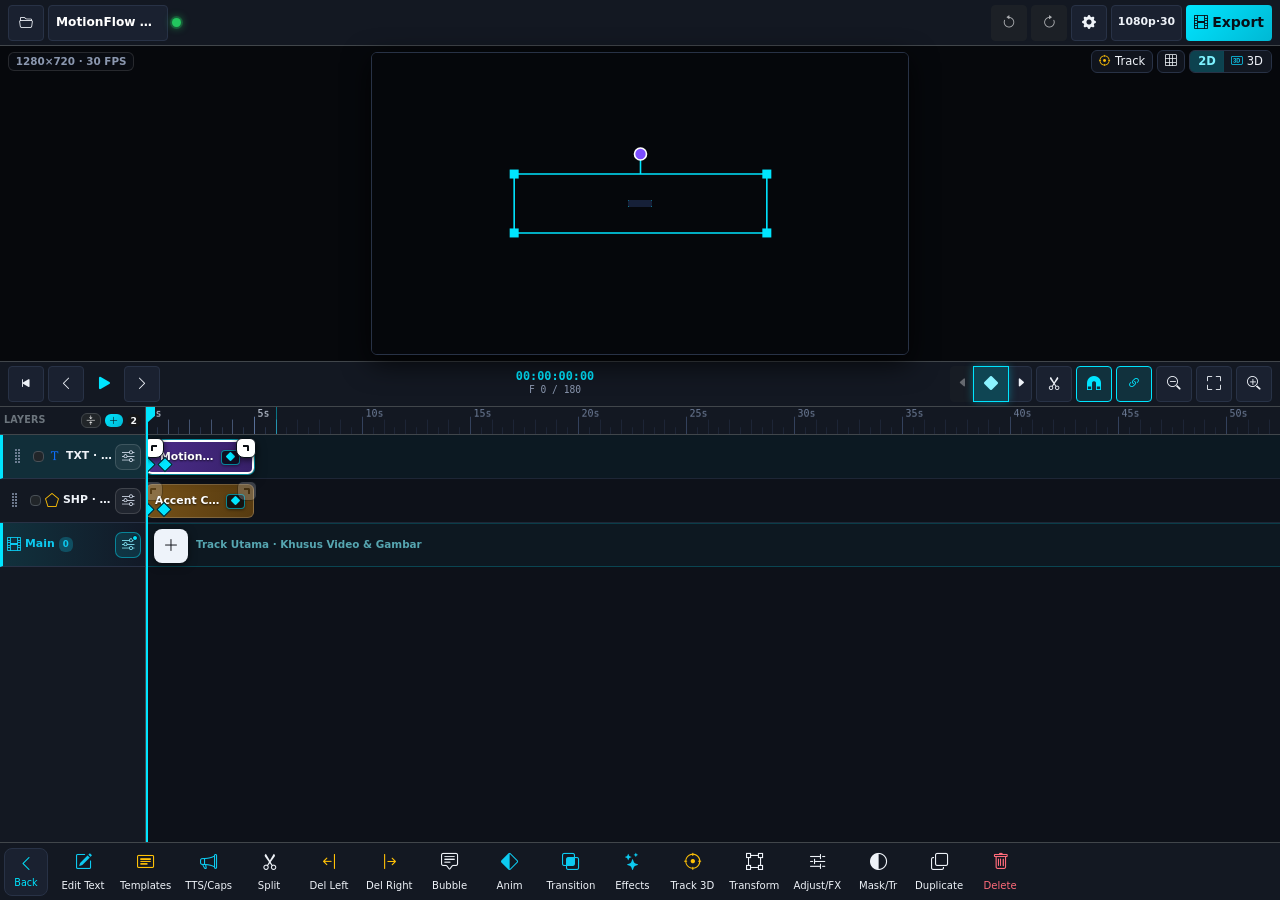
==== app/src/main/assets/www/index.html @ eadf47d0 "feat: implement theme toggling and motion blur support - Add light/dark theme persistence and UI syn" ====
<!DOCTYPE html>
<html lang="en" data-bs-theme="dark">
<head>
  <meta charset="UTF-8" />
  <meta name="viewport" content="width=device-width, initial-scale=1.0, maximum-scale=1.0, user-scalable=no, viewport-fit=cover" />
  <title>MotionFlow Studio</title>
  <link rel="stylesheet" href="./vendor/bootstrap.min.css" />
  <link rel="stylesheet" href="./vendor/bootstrap-icons.min.css" />
  <link rel="stylesheet" href="./css/studio.css" />
</head>
<body class="mf-body d-flex flex-column overflow-hidden">

  <!-- TOP TOOLBAR -->
  <header class="mf-toolbar d-flex align-items-center justify-content-between gap-1 px-2 py-1 border-bottom border-secondary-subtle">
    <div class="d-flex align-items-center gap-1 flex-grow-1 min-w-0 overflow-hidden">
      <button id="btnProjects" class="btn btn-sm btn-dark mf-icon-btn flex-shrink-0" title="Projects" aria-label="Projects">
        <i class="bi bi-folder2-open"></i>
      </button>
      <button id="btnRenameQuick" class="btn btn-sm btn-dark text-truncate mf-project-pill min-w-0" title="Project Name">
        <span id="lblProjectName">Untitled Project</span>
      </button>
      <span id="badgeSaveState" class="mf-save-dot is-saved flex-shrink-0" role="status" title="Saved" aria-label="Saved"></span>
    </div>

    <div class="d-flex align-items-center gap-1 flex-shrink-0">
      <button id="btnUndo" class="btn btn-sm btn-dark mf-icon-btn" title="Undo" aria-label="Undo" disabled>
        <i class="bi bi-arrow-counterclockwise"></i>
      </button>
      <button id="btnRedo" class="btn btn-sm btn-dark mf-icon-btn" title="Redo" aria-label="Redo" disabled>
        <i class="bi bi-arrow-clockwise"></i>
      </button>
      <button id="btnProjectSettings" class="btn btn-sm btn-dark mf-icon-btn" title="Project Settings" aria-label="Project Settings">
        <i class="bi bi-gear-fill"></i>
      </button>
      <button id="btnQuickExportSpec" class="btn btn-sm btn-dark mf-res-pill" title="Export Resolution &amp; FPS">1080p·30</button>
      <button id="btnOpenExport" class="btn btn-sm mf-btn-accent fw-semibold px-2 mf-export-btn">
        <i class="bi bi-film me-1"></i>Export
      </button>
    </div>
  </header>

  <!-- PREVIEW VIEWPORT -->
  <section class="mf-preview-section position-relative d-flex align-items-center justify-content-center flex-shrink-0">
    <div id="previewStage" class="mf-preview-stage position-relative d-flex align-items-center justify-content-center">
      <canvas id="previewCanvas" class="mf-preview-canvas"></canvas>
      <canvas id="overlayCanvas" class="mf-overlay-canvas"></canvas>
    </div>

    <!-- Floating Preview HUD -->
    <div class="mf-preview-hud-top position-absolute top-0 start-0 end-0 d-flex align-items-center justify-content-between gap-1 px-2 pt-1 pointer-none">
      <span id="hudResFps" class="badge mf-hud-pill min-w-0 text-truncate">1280×720 · 30 FPS</span>
      <div class="d-flex gap-1 flex-shrink-0 pointer-auto">
        <button id="btnOpenTrackerQuick" class="btn btn-xs mf-hud-btn" title="Motion &amp; Camera Track" aria-label="Motion Tracker">
          <i class="bi bi-crosshair me-1 text-warning"></i>Track
        </button>
        <button id="btnToggleGrid" class="btn btn-xs mf-hud-btn" title="Toggle Safe Grid" aria-label="Toggle Safe Grid">
          <i class="bi bi-grid-3x3"></i>
        </button>
        <div class="btn-group btn-group-xs mf-mode-switch" role="group" aria-label="Preview Mode 2D / 3D">
          <button id="btnPreviewMode2D" type="button" class="btn btn-xs mf-hud-btn active" title="Mode Preview Canvas 2D Biasa" aria-label="2D Canvas Mode">2D</button>
          <button id="btnResetCameraQuick" type="button" class="btn btn-xs mf-hud-btn" title="Mode Preview 3D Viewport" aria-label="3D Viewport Mode">
            <i class="bi bi-badge-3d me-1 text-info"></i>3D
          </button>
        </div>
      </div>
    </div>

    <!-- Blender-Style 3D Viewport Mini-HUD -->
    <div id="hud3DViewport" class="mf-3d-hud position-absolute bottom-0 start-0 end-0 d-none justify-content-between align-items-center gap-1 px-2 pb-1 pointer-none">
      <div class="mf-3d-pill-bar d-flex align-items-center gap-1 flex-shrink-0 pointer-auto">
        <button id="btn3DToolMove" class="btn btn-xs mf-hud-btn active" title="Move Gizmo (X/Y/Z)" aria-label="3D Move Tool">
          <i class="bi bi-arrows-move"></i>
        </button>
        <button id="btn3DToolRotate" class="btn btn-xs mf-hud-btn" title="3D Rotate Gimbal" aria-label="3D Rotate Tool">
          <i class="bi bi-arrow-repeat"></i>
        </button>
        <button id="btn3DToolScale" class="btn btn-xs mf-hud-btn" title="Scale Corners" aria-label="3D Scale Tool">
          <i class="bi bi-bounding-box-circles"></i>
        </button>
        <button id="btn3DToolCam" class="btn btn-xs mf-hud-btn" title="Orbit Camera Only" aria-label="3D Camera Orbit">
          <i class="bi bi-camera-video"></i>
        </button>
      </div>
      <span id="lbl3DHudReadout" class="badge mf-hud-pill text-info text-truncate min-w-0 mx-1">3D · 1F Orbit · 2F Zoom/Pan</span>
      <div class="mf-3d-pill-bar d-flex align-items-center gap-1 flex-shrink-0 pointer-auto">
        <button id="btn3DCamAutoRec" class="btn btn-xs mf-hud-btn text-danger" title="Auto-Record 3D Keyframes (OFF = wajib klik ◆ Keyframe setelah pindah 3D)" aria-label="Auto-Record 3D Camera">
          <i class="bi bi-record-circle-fill"></i>
        </button>
        <button id="btn3DCamKf" class="btn btn-xs mf-hud-btn text-warning" title="Tambah / Hapus Keyframe Kamera 3D" aria-label="Keyframe 3D Camera">
          <i class="bi bi-diamond-fill"></i>
        </button>
        <button id="btn3DCamSmoothPath" class="btn btn-xs mf-hud-btn text-info" title="Smooth Recorded 3D Camera Path" aria-label="Smooth 3D Camera Path">
          <i class="bi bi-bezier2"></i>
        </button>
        <button id="btn3DCamReset" class="btn btn-xs mf-hud-btn" title="Reset 3D Camera" aria-label="Reset 3D Camera">
          <i class="bi bi-arrow-counterclockwise"></i>
        </button>
        <button id="btn3DOpenSheet" class="btn btn-xs mf-hud-btn" title="Camera 3D Inspector" aria-label="Open Camera 3D Sheet">
          <i class="bi bi-sliders2"></i>
        </button>
      </div>
    </div>

    <!-- Fullview 1-Screen Floating Controls -->
    <div id="fullviewOverlayBar" class="mf-fullview-bar d-none align-items-center gap-2 pointer-auto">
      <button id="btnFullviewPlayPause" type="button" class="btn btn-xs mf-hud-btn" title="Play / Pause" aria-label="Play or Pause Fullview">
        <i id="iconFullviewPlayPause" class="bi bi-play-fill"></i>
      </button>
      <span id="lblFullviewTime" class="mf-fullview-time">00:00</span>
      <span id="lblFullviewModeTag" class="badge bg-info bg-opacity-25 text-info" style="font-size:0.62rem;">Portrait</span>
      <button id="btnExitFullview" type="button" class="btn btn-xs mf-hud-btn text-warning fw-semibold" title="Keluar Fullview" aria-label="Keluar Fullview">
        <i class="bi bi-fullscreen-exit me-1"></i>Keluar
      </button>
    </div>
  </section>

  <!-- TRANSPORT & TIMELINE TOOLS BAR -->
  <section class="mf-transport-bar d-flex align-items-center justify-content-between gap-1 px-2 py-1 border-top border-bottom border-secondary-subtle">
    <div class="d-flex align-items-center gap-1 flex-shrink-0 mf-transport-group">
      <button id="btnJumpStart" class="btn btn-sm btn-dark mf-icon-btn" title="Jump to Start" aria-label="Jump to Start">
        <i class="bi bi-skip-start-fill"></i>
      </button>
      <button id="btnStepBack" class="btn btn-sm btn-dark mf-icon-btn" title="Previous Frame" aria-label="Previous Frame">
        <i class="bi bi-chevron-left"></i>
      </button>
      <button id="btnPlayPause" class="btn btn-sm mf-play-btn" title="Play / Pause" aria-label="Play or Pause">
        <i id="iconPlayPause" class="bi bi-play-fill"></i>
      </button>
      <button id="btnStepForward" class="btn btn-sm btn-dark mf-icon-btn" title="Next Frame" aria-label="Next Frame">
        <i class="bi bi-chevron-right"></i>
      </button>
    </div>

    <div class="text-center mf-timecode-wrap flex-shrink-0">
      <div id="lblTimecode" class="mf-timecode">00:00:00:00</div>
      <div id="lblFrameCounter" class="mf-frame-counter">F 0 / 300</div>
    </div>

    <div class="d-flex align-items-center gap-1 flex-shrink-0 mf-transport-group">
      <div class="btn-group btn-group-sm mf-kf-nav-group" role="group" aria-label="Keyframe Navigation">
        <button id="btnPrevKeyframe" class="btn btn-sm btn-dark mf-icon-btn mf-kf-step-btn" title="Keyframe Sebelumnya" aria-label="Previous Keyframe">
          <i class="bi bi-caret-left-fill"></i>
        </button>
        <button id="btnQuickKeyframe" class="btn btn-sm btn-dark mf-icon-btn" title="Tambah / Hapus Keyframe" aria-label="Toggle Keyframe">
          <i class="bi bi-diamond"></i>
        </button>
        <button id="btnNextKeyframe" class="btn btn-sm btn-dark mf-icon-btn mf-kf-step-btn" title="Keyframe Berikutnya" aria-label="Next Keyframe">
          <i class="bi bi-caret-right-fill"></i>
        </button>
      </div>
      <button id="btnSplitClip" class="btn btn-sm btn-dark mf-icon-btn" title="Split Clip at Playhead" aria-label="Split Clip">
        <i class="bi bi-scissors"></i>
      </button>
      <button id="btnToggleSnap" class="btn btn-sm btn-dark mf-icon-btn active" title="Snap to Timeline" aria-label="Toggle Snap">
        <i class="bi bi-magnet-fill"></i>
      </button>
      <button id="btnToggleRipple" class="btn btn-sm btn-dark mf-icon-btn active" title="Magnetic Main Track (Auto Close Gaps)" aria-label="Toggle Magnetic Main Track">
        <i class="bi bi-link-45deg"></i>
      </button>
      <button id="btnZoomOut" class="btn btn-sm btn-dark mf-icon-btn" title="Zoom Out Timeline (-)" aria-label="Zoom Out">
        <i class="bi bi-zoom-out"></i>
      </button>
      <button id="btnZoomFit" class="btn btn-sm btn-dark mf-icon-btn" title="Fullview 1 Layar (Auto Portrait / Landscape)" aria-label="Fullview 1 Layar">
        <i id="iconFullviewBtn" class="bi bi-fullscreen"></i>
      </button>
      <button id="btnZoomIn" class="btn btn-sm btn-dark mf-icon-btn" title="Zoom In Timeline (+)" aria-label="Zoom In">
        <i class="bi bi-zoom-in"></i>
      </button>
    </div>
  </section>

  <!-- MULTI-LAYER TIMELINE -->
  <main class="mf-timeline-wrapper flex-grow-1 d-flex flex-column overflow-hidden position-relative">
    <div id="timelineDragTooltip" class="mf-timeline-tooltip d-none"></div>
    <div id="timelineKfBar" class="mf-kf-floating-bar d-none" role="toolbar" aria-label="Keyframe Controls"></div>
    <div id="timelineBody" class="mf-timeline-body d-flex flex-grow-1 overflow-hidden">
      <!-- Left Track Headers -->
      <div class="mf-track-headers d-flex flex-column flex-shrink-0 border-end border-secondary-subtle">
        <div class="mf-ruler-corner d-flex align-items-center justify-content-between gap-1 px-1 border-bottom border-secondary-subtle overflow-hidden">
          <span class="mf-layers-title text-secondary fw-semibold text-truncate min-w-0">LAYERS</span>
          <div class="d-flex align-items-center gap-1 flex-shrink-0">
            <button id="btnGroupChecked" class="btn btn-xs btn-outline-info mf-corner-btn d-none" title="Group Selected Layers">
              <i class="bi bi-collection"></i>
            </button>
            <button id="btnCompactAllTracks" class="btn btn-xs btn-dark border-secondary-subtle mf-corner-btn" title="Padatkan / Perluas Semua Track" aria-label="Toggle Compact Tracks">
              <i class="bi bi-arrows-collapse"></i>
            </button>
            <button id="btnTimelineQuickAdd" class="btn btn-xs mf-btn-accent mf-corner-btn" title="Import &amp; Add Clip to Timeline" aria-label="Quick Add Media">
              <i class="bi bi-plus-lg"></i>
            </button>
            <span id="lblLayerCount" class="badge bg-secondary-subtle text-light mf-corner-count">0</span>
          </div>
        </div>
        <div id="trackHeadersList" class="mf-track-headers-list flex-grow-1 overflow-y-auto overflow-x-hidden"></div>
      </div>

      <!-- Right Scrollable Ruler + Lanes -->
      <div id="timelineScroll" class="mf-timeline-scroll flex-grow-1 position-relative overflow-auto">
        <div id="timelineContent" class="mf-timeline-content position-relative">
          <canvas id="rulerCanvas" class="mf-ruler-canvas d-block border-bottom border-secondary-subtle"></canvas>
          <div id="trackLanesList" class="mf-track-lanes-list position-relative"></div>
          <div id="timelineSnapGuide" class="mf-snap-guide d-none">
            <span class="mf-snap-guide-tag"></span>
          </div>
          <div id="playheadLine" class="mf-playhead-line">
            <div class="mf-playhead-head"></div>
          </div>
        </div>
      </div>
    </div>
  </main>

  <!-- CAPCUT-STYLE CONTEXTUAL BOTTOM TOOLBAR -->
  <nav id="mfBottomNav" class="mf-bottom-nav border-top border-secondary-subtle flex-shrink-0">
    <div id="bottomNavScroll" class="mf-nav-scroll d-flex align-items-center w-100 h-100 overflow-x-auto"></div>
  </nav>

  <!-- ================= BOTTOM SHEETS (OFFCANVAS) ================= -->

  <!-- 1. PROJECTS SHEET -->
  <div class="offcanvas offcanvas-bottom mf-sheet" tabindex="-1" id="sheetProjects">
    <div class="offcanvas-header flex-wrap gap-2 py-2 border-bottom border-secondary-subtle">
      <h6 class="offcanvas-title mb-0"><i class="bi bi-folder2-open me-2 text-info"></i>Projects</h6>
      <div class="d-flex flex-wrap gap-1 ms-auto me-1">
        <button id="btnCaptureCover" class="btn btn-xs btn-outline-warning px-2 py-1"><i class="bi bi-image me-1"></i>Cover</button>
        <button id="btnNewProject" class="btn btn-xs mf-btn-accent px-2 py-1"><i class="bi bi-file-earmark-plus me-1"></i>New</button>
        <button id="btnImportProjectJson" class="btn btn-xs btn-outline-light px-2 py-1"><i class="bi bi-upload me-1"></i>Import</button>
        <button id="btnExportProjectJson" class="btn btn-xs btn-outline-info px-2 py-1"><i class="bi bi-download me-1"></i>Save</button>
      </div>
      <button type="button" class="btn-close flex-shrink-0" data-bs-dismiss="offcanvas" aria-label="Close"></button>
    </div>
    <div class="offcanvas-body py-2">
      <div id="projectsList" class="row g-2"></div>
    </div>
  </div>

  <!-- 2. MEDIA LIBRARY SHEET -->
  <div class="offcanvas offcanvas-bottom mf-sheet" tabindex="-1" id="sheetMedia">
    <div class="offcanvas-header flex-wrap gap-2 py-2 border-bottom border-secondary-subtle">
      <h6 class="offcanvas-title mb-0"><i class="bi bi-collection-play me-2 text-info"></i>Media Library</h6>
      <div class="d-flex flex-wrap gap-1 ms-auto me-1">
        <button id="btnImportVisual" class="btn btn-xs mf-btn-accent px-2 py-1"><i class="bi bi-film me-1"></i>Video / Image / GIF</button>
        <button id="btnImportAudio" class="btn btn-xs btn-outline-warning px-2 py-1"><i class="bi bi-music-note-beamed me-1"></i>Audio</button>
      </div>
      <button type="button" class="btn-close flex-shrink-0" data-bs-dismiss="offcanvas" aria-label="Close"></button>
    </div>
    <div class="offcanvas-body py-2">
      <input id="fallbackFileInput" type="file" multiple accept="video/*,image/*,audio/*" class="d-none" />
      <div id="mediaLibraryEmpty" class="text-center py-4 text-secondary">
        <i class="bi bi-cloud-plus fs-2 d-block mb-2"></i>
        <p class="mb-2 small">Import videos, photos, GIFs, or audio from your device.</p>
      </div>
      <div id="mediaLibraryGrid" class="row g-2"></div>
    </div>
  </div>

  <!-- 3. ADD LAYER SHEET -->
  <div class="offcanvas offcanvas-bottom mf-sheet mf-sheet-compact" tabindex="-1" id="sheetAddLayer">
    <div class="offcanvas-header py-2 border-bottom border-secondary-subtle">
      <h6 class="offcanvas-title mb-0"><i class="bi bi-plus-square me-2 text-info"></i>Add Layer to Timeline</h6>
      <button type="button" class="btn-close" data-bs-dismiss="offcanvas" aria-label="Close"></button>
    </div>
    <div class="offcanvas-body py-3">
      <div class="row g-2">
        <div class="col-4 col-sm-2">
          <button id="btnAddTextLayer" class="btn btn-dark border border-secondary-subtle w-100 py-3 d-flex flex-column align-items-center gap-1">
            <i class="bi bi-fonts fs-4 text-info"></i><span class="small">Text</span>
          </button>
        </div>
        <div class="col-4 col-sm-2">
          <button id="btnAddShapeRect" class="btn btn-dark border border-secondary-subtle w-100 py-3 d-flex flex-column align-items-center gap-1">
            <i class="bi bi-square fs-4 text-warning"></i><span class="small">Rectangle</span>
          </button>
        </div>
        <div class="col-4 col-sm-2">
          <button id="btnAddShapeCircle" class="btn btn-dark border border-secondary-subtle w-100 py-3 d-flex flex-column align-items-center gap-1">
            <i class="bi bi-circle fs-4 text-warning"></i><span class="small">Circle</span>
          </button>
        </div>
        <div class="col-4 col-sm-2">
          <button id="btnAddShapeEllipse" class="btn btn-dark border border-secondary-subtle w-100 py-3 d-flex flex-column align-items-center gap-1">
            <i class="bi bi-egg fs-4 text-warning"></i><span class="small">Ellipse</span>
          </button>
        </div>
        <div class="col-4 col-sm-2">
          <button id="btnAddShapeLine" class="btn btn-dark border border-secondary-subtle w-100 py-3 d-flex flex-column align-items-center gap-1">
            <i class="bi bi-slash-lg fs-4 text-warning"></i><span class="small">Line</span>
          </button>
        </div>
        <div class="col-4 col-sm-2">
          <button id="btnAddGroupLayer" class="btn btn-dark border border-secondary-subtle w-100 py-3 d-flex flex-column align-items-center gap-1">
            <i class="bi bi-collection fs-4 text-primary"></i><span class="small">Group</span>
          </button>
        </div>
        <div class="col-4 col-sm-2">
          <button id="btnAddAdjustmentLayer" class="btn btn-dark border border-secondary-subtle w-100 py-3 d-flex flex-column align-items-center gap-1">
            <i class="bi bi-sliders2-vertical fs-4 text-warning"></i><span class="small">Adjustment FX</span>
          </button>
        </div>
      </div>
    </div>
  </div>

  <!-- 4. INSPECTOR / TRANSFORM SHEET -->
  <div class="offcanvas offcanvas-bottom mf-sheet" tabindex="-1" id="sheetInspector">
    <div class="offcanvas-header py-2 border-bottom border-secondary-subtle">
      <h6 class="offcanvas-title mb-0"><i class="bi bi-bounding-box me-2 text-info"></i>Layer Transform &amp; Clip</h6>
      <button type="button" class="btn-close" data-bs-dismiss="offcanvas" aria-label="Close"></button>
    </div>
    <div class="offcanvas-body py-2" id="inspectorBody"></div>
  </div>

  <!-- 5. ANIMATIONS & KEYFRAMES SHEET -->
  <div class="offcanvas offcanvas-bottom mf-sheet" tabindex="-1" id="sheetKeyframes">
    <div class="offcanvas-header py-2 border-bottom border-secondary-subtle">
      <h6 class="offcanvas-title mb-0"><i class="bi bi-diamond-half me-2 text-info"></i>Animations &amp; Keyframes</h6>
      <button type="button" class="btn-close" data-bs-dismiss="offcanvas" aria-label="Close"></button>
    </div>
    <div class="offcanvas-body py-2" id="keyframesBody"></div>
  </div>

  <!-- 6. STYLE / EFFECTS / FILTERS / MASK / TRACK / CAMERA SHEET -->
  <div class="offcanvas offcanvas-bottom mf-sheet" tabindex="-1" id="sheetStyle">
    <div class="offcanvas-header py-2 border-bottom border-secondary-subtle">
      <h6 class="offcanvas-title mb-0"><i class="bi bi-palette2 me-2 text-info"></i>Edit, Filters, Effects &amp; Camera</h6>
      <button type="button" class="btn-close" data-bs-dismiss="offcanvas" aria-label="Close"></button>
    </div>
    <div class="offcanvas-body py-2" id="styleBody"></div>
  </div>

  <!-- 7. ASPECT RATIO & CANVAS BG QUICK SHEET -->
  <div class="offcanvas offcanvas-bottom mf-sheet mf-sheet-compact" tabindex="-1" id="sheetRatio">
    <div class="offcanvas-header py-2 border-bottom border-secondary-subtle">
      <h6 class="offcanvas-title mb-0"><i class="bi bi-aspect-ratio me-2 text-info"></i>Canvas Ratio &amp; Background</h6>
      <button type="button" class="btn-close" data-bs-dismiss="offcanvas" aria-label="Close"></button>
    </div>
    <div class="offcanvas-body py-2" id="ratioBody"></div>
  </div>

  <!-- 8. STICKERS & TEXT TEMPLATES SHEET -->
  <div class="offcanvas offcanvas-bottom mf-sheet" tabindex="-1" id="sheetStickers">
    <div class="offcanvas-header py-2 border-bottom border-secondary-subtle">
      <h6 class="offcanvas-title mb-0"><i class="bi bi-emoji-smile me-2 text-warning"></i>Stickers &amp; Text Templates</h6>
      <button type="button" class="btn-close" data-bs-dismiss="offcanvas" aria-label="Close"></button>
    </div>
    <div class="offcanvas-body py-2" id="stickersBody"></div>
  </div>

  <!-- 9. AUDIO HUB SHEET (SOUNDS / SFX / VOICEOVER / EXTRACT) -->
  <div class="offcanvas offcanvas-bottom mf-sheet" tabindex="-1" id="sheetAudioTools">
    <div class="offcanvas-header py-2 border-bottom border-secondary-subtle">
      <h6 class="offcanvas-title mb-0"><i class="bi bi-music-note-beamed me-2 text-warning"></i>Audio, SFX &amp; Voiceover</h6>
      <button type="button" class="btn-close" data-bs-dismiss="offcanvas" aria-label="Close"></button>
    </div>
    <div class="offcanvas-body py-2" id="audioToolsBody"></div>
  </div>

  <!-- 10. AUTO-EDIT TEMPLATES SHEET -->
  <div class="offcanvas offcanvas-bottom mf-sheet" tabindex="-1" id="sheetTemplates">
    <div class="offcanvas-header py-2 border-bottom border-secondary-subtle">
      <h6 class="offcanvas-title mb-0"><i class="bi bi-magic me-2 text-info"></i>1-Tap Auto-Edit Templates</h6>
      <button type="button" class="btn-close" data-bs-dismiss="offcanvas" aria-label="Close"></button>
    </div>
    <div class="offcanvas-body py-2" id="templatesBody"></div>
  </div>

  <!-- 11. TRANSITIONS SHEET -->
  <div class="offcanvas offcanvas-bottom mf-sheet" tabindex="-1" id="sheetTransitions">
    <div class="offcanvas-header py-2 border-bottom border-secondary-subtle">
      <h6 class="offcanvas-title mb-0"><i class="bi bi-intersect me-2 text-info"></i>Transitions</h6>
      <button type="button" class="btn-close" data-bs-dismiss="offcanvas" aria-label="Close"></button>
    </div>
    <div class="offcanvas-body py-2" id="transitionsBody"></div>
  </div>

  <!-- ================= MODALS ================= -->

  <!-- BATCH CAPTIONS / LYRICS / SRT MODAL -->
  <div class="modal fade" id="modalCaptions" tabindex="-1">
    <div class="modal-dialog modal-dialog-centered">
      <div class="modal-content bg-dark border-secondary-subtle">
        <div class="modal-header py-2 border-secondary-subtle">
          <h6 class="modal-title"><i class="bi bi-badge-cc me-2 text-info"></i>Captions &amp; .SRT Lyrics</h6>
          <button type="button" class="btn-close" data-bs-dismiss="modal"></button>
        </div>
        <div class="modal-body">
          <div class="d-flex flex-wrap justify-content-between align-items-center gap-2 mb-2">
            <span class="small text-secondary">Paste .SRT timestamps, lyrics, or auto-generate synced captions</span>
            <div class="d-flex gap-1">
              <button id="btnAutoBeatCaptions" type="button" class="btn btn-xs btn-outline-warning py-1 px-2">
                <i class="bi bi-stars me-1"></i>Auto Caption
              </button>
              <label class="btn btn-xs btn-outline-info py-1 px-2 mb-0" style="cursor:pointer;">
                <i class="bi bi-file-earmark-text me-1"></i>Load .SRT
                <input id="inpSrtFile" type="file" accept=".srt,.txt,.vtt" class="d-none" />
              </label>
            </div>
          </div>
          <textarea id="txtBatchCaptions" rows="6" class="form-control form-control-sm font-monospace mb-2" placeholder="1&#10;00:00:00,500 --> 00:00:02,500&#10;Welcome to MotionFlow&#10;&#10;Or plain lyric lines (1 line = 1 subtitle)"></textarea>
          <div class="row g-2 align-items-center">
            <div class="col-6">
              <label class="form-label small text-secondary mb-0">Sec / Plain Line</label>
              <input id="inpCaptionSecPerLine" type="number" min="0.5" max="10" step="0.5" value="2.0" class="form-control form-control-sm" />
            </div>
            <div class="col-6">
              <label class="form-label small text-secondary mb-0">Caption Style</label>
              <select id="selCaptionStyle" class="form-select form-select-sm">
                <option value="minimalSub">Clean Subtitle Pill</option>
                <option value="vlogTag">Vlog Yellow Tag</option>
                <option value="neonTitle">Cyber Neon</option>
                <option value="breakingNews">Breaking News</option>
              </select>
            </div>
          </div>
        </div>
        <div class="modal-footer py-2 border-secondary-subtle">
          <button type="button" class="btn btn-sm btn-secondary" data-bs-dismiss="modal">Cancel</button>
          <button id="btnApplyBatchCaptions" type="button" class="btn btn-sm mf-btn-accent fw-semibold"><i class="bi bi-check-lg me-1"></i>Generate Captions</button>
        </div>
      </div>
    </div>
  </div>

  <!-- DOODLE DRAW / CUTOUT BRUSH MODAL -->
  <div class="modal fade" id="modalDraw" tabindex="-1">
    <div class="modal-dialog modal-dialog-centered modal-lg">
      <div class="modal-content bg-dark border-secondary-subtle">
        <div class="modal-header py-2 border-secondary-subtle">
          <h6 class="modal-title"><i id="drawModalIcon" class="bi bi-brush me-2 text-info"></i><span id="drawModalTitleText">Doodle / Brush Overlay</span></h6>
          <button type="button" class="btn-close" data-bs-dismiss="modal"></button>
        </div>
        <div class="modal-body p-2">
          <div class="d-flex flex-wrap align-items-center justify-content-between gap-2 mb-2">
            <div class="d-flex align-items-center gap-1" id="drawColorsRow">
              <button type="button" class="btn p-0 rounded-circle border border-light" style="width:24px;height:24px;background:#00E5FF;" data-draw-color="#00E5FF" aria-label="Cyan Brush"></button>
              <button type="button" class="btn p-0 rounded-circle border border-secondary" style="width:24px;height:24px;background:#FFFFFF;" data-draw-color="#FFFFFF" aria-label="White Brush"></button>
              <button type="button" class="btn p-0 rounded-circle border border-secondary" style="width:24px;height:24px;background:#FFEB3B;" data-draw-color="#FFEB3B" aria-label="Yellow Brush"></button>
              <button type="button" class="btn p-0 rounded-circle border border-secondary" style="width:24px;height:24px;background:#FF4081;" data-draw-color="#FF4081" aria-label="Pink Brush"></button>
              <button type="button" class="btn p-0 rounded-circle border border-secondary" style="width:24px;height:24px;background:#69F0AE;" data-draw-color="#69F0AE" aria-label="Green Brush"></button>
              <input id="drawCustomColor" type="color" class="form-control form-control-color form-control-sm" style="width:34px;height:26px;" value="#00E5FF" />
            </div>
            <div id="drawCutoutHint" class="d-none small text-info fw-semibold">
              Erase BG or toggle brush to Restore
            </div>
            <div class="d-flex align-items-center gap-2">
              <span class="small text-secondary">Size</span>
              <input id="drawBrushSize" type="range" min="2" max="52" value="14" class="form-range" style="width:92px;" />
              <button id="btnDrawEraser" type="button" class="btn btn-xs btn-outline-light py-1 px-2" title="Eraser / Cut Alpha"><i class="bi bi-eraser"></i></button>
              <button id="btnDrawUndo" type="button" class="btn btn-xs btn-outline-light py-1 px-2" title="Undo Stroke"><i class="bi bi-arrow-counterclockwise"></i></button>
              <button id="btnDrawClear" type="button" class="btn btn-xs btn-outline-danger py-1 px-2">Reset</button>
            </div>
          </div>
          <div class="mf-draw-stage rounded border border-secondary-subtle d-flex align-items-center justify-content-center">
            <canvas id="drawPadCanvas"></canvas>
          </div>
        </div>
        <div class="modal-footer py-2 border-secondary-subtle">
          <button type="button" class="btn btn-sm btn-secondary" data-bs-dismiss="modal">Cancel</button>
          <button id="btnSaveDrawLayer" type="button" class="btn btn-sm mf-btn-accent fw-semibold"><i class="bi bi-check-lg me-1"></i><span id="btnSaveDrawText">Add Doodle to Timeline</span></button>
        </div>
      </div>
    </div>
  </div>

  <!-- PROJECT SETTINGS MODAL -->
  <div class="modal fade" id="modalSettings" tabindex="-1">
    <div class="modal-dialog modal-dialog-centered">
      <div class="modal-content bg-dark border-secondary-subtle">
        <div class="modal-header py-2 border-secondary-subtle">
          <h6 class="modal-title"><i class="bi bi-gear-fill me-2 text-info"></i>Project Settings</h6>
          <button type="button" class="btn-close" data-bs-dismiss="modal"></button>
        </div>
        <div class="modal-body">
          <div class="mb-2">
            <label class="form-label small text-secondary">Project Name</label>
            <input id="inpProjectName" type="text" class="form-control form-control-sm" />
          </div>
          <div class="row g-2 mb-2">
            <div class="col-6">
              <label class="form-label small text-secondary">Aspect / Resolution</label>
              <select id="selProjectRes" class="form-select form-select-sm">
                <option value="1280x720">16:9 HD (1280×720)</option>
                <option value="1920x1080">16:9 FHD (1920×1080)</option>
                <option value="720x1280">9:16 Vertical (720×1280)</option>
                <option value="1080x1920">9:16 FHD Vertical (1080×1920)</option>
                <option value="1080x1080">1:1 Square (1080×1080)</option>
                <option value="1080x1350">4:5 Portrait (1080×1350)</option>
                <option value="1080x1440">3:4 Classic (1080×1440)</option>
                <option value="1440x1080">4:3 Standard (1440×1080)</option>
                <option value="1920x816">2.35:1 Cinema (1920×816)</option>
              </select>
            </div>
            <div class="col-6">
              <label class="form-label small text-secondary">Frame Rate (FPS)</label>
              <select id="selProjectFps" class="form-select form-select-sm">
                <option value="24">24 FPS (Cinema)</option>
                <option value="30">30 FPS (Standard)</option>
                <option value="60">60 FPS (Smooth)</option>
              </select>
            </div>
          </div>
          <div class="row g-2 mb-2">
            <div class="col-6">
              <label class="form-label small text-secondary">Duration (Seconds)</label>
              <input id="inpProjectDuration" type="number" min="2" max="300" step="1" class="form-control form-control-sm" />
            </div>
            <div class="col-6">
              <label class="form-label small text-secondary">Canvas Background</label>
              <input id="inpProjectBg" type="color" class="form-control form-control-color form-control-sm w-100" value="#05070B" />
            </div>
          </div>
          <div class="p-2 rounded bg-black bg-opacity-25 border border-secondary-subtle">
            <div class="d-flex align-items-center justify-content-between py-1">
              <label class="small mb-0" for="chkSettingRipple"><i class="bi bi-link-45deg me-1 text-info"></i>Magnetic Main Track (Auto Ripple Gaps)</label>
              <div class="form-check form-switch m-0">
                <input class="form-check-input" type="checkbox" id="chkSettingRipple" checked />
              </div>
            </div>
            <div class="d-flex align-items-center justify-content-between py-1 border-top border-secondary-subtle">
              <label class="small mb-0" for="chkSettingAutoColorMatch"><i class="bi bi-palette2 me-1 text-warning"></i>Auto-Match Color Palette on New Media</label>
              <div class="form-check form-switch m-0">
                <input class="form-check-input" type="checkbox" id="chkSettingAutoColorMatch" checked />
              </div>
            </div>
            <div class="d-flex align-items-center justify-content-between gap-2 pt-2 mt-1 border-top border-secondary-subtle">
              <label class="small mb-0" for="selProjectTheme"><i class="bi bi-circle-half me-1 text-info"></i>Tampilan Tema (Dark / Light)</label>
              <div class="btn-group btn-group-sm" role="group" aria-label="Theme Mode">
                <button type="button" id="btnThemeDark" class="btn btn-info text-dark fw-semibold px-2 py-1" data-theme-opt="dark"><i class="bi bi-moon-stars-fill me-1"></i>Dark</button>
                <button type="button" id="btnThemeLight" class="btn btn-dark border-secondary-subtle px-2 py-1" data-theme-opt="light"><i class="bi bi-sun-fill me-1"></i>Light</button>
              </div>
              <input type="hidden" id="selProjectTheme" value="dark" />
            </div>
          </div>
        </div>
        <div class="modal-footer py-2 border-secondary-subtle">
          <button type="button" class="btn btn-sm btn-secondary" data-bs-dismiss="modal">Cancel</button>
          <button id="btnApplySettings" type="button" class="btn btn-sm mf-btn-accent">Apply Settings</button>
        </div>
      </div>
    </div>
  </div>

  <!-- EXPORT MP4 SHEET / MODAL (CAPCUT STYLE) -->
  <div class="modal fade" id="modalExport" tabindex="-1" data-bs-backdrop="static">
    <div class="modal-dialog modal-dialog-centered mf-export-dialog">
      <div class="modal-content mf-export-sheet border-secondary-subtle">
        <div class="modal-header py-2 px-3 border-bottom border-secondary-subtle">
          <div class="d-flex align-items-center gap-2">
            <i class="bi bi-arrow-up-circle-fill text-info"></i>
            <h6 class="modal-title mb-0 fw-bold">Export</h6>
            <span class="badge rounded-pill mf-60fps-badge">Up to 60 FPS</span>
          </div>
          <button id="btnCloseExportX" type="button" class="btn-close" data-bs-dismiss="modal" aria-label="Close"></button>
        </div>
        <div class="modal-body p-3">
          <div id="exportConfigPane">
            <!-- Top Hero Cover + Live Size Summary -->
            <div class="mf-export-hero d-flex align-items-center gap-2 mb-3">
              <img id="imgExportPreviewThumb" class="mf-export-cover-thumb" alt="Export Cover Preview" />
              <div class="min-w-0 flex-grow-1">
                <input id="inpExportFileName" type="text" class="form-control form-control-sm mf-export-name-input mb-1" value="MotionFlow_Export.mp4" aria-label="Export File Name" />
                <div id="lblExportEstimate" class="small text-secondary text-truncate">1080×1920 · 30 FPS · 5.0s</div>
              </div>
              <div class="text-end flex-shrink-0">
                <div id="lblExportSizeBadge" class="mf-export-size-pill">~0.0 MB</div>
                <div class="mf-export-size-sub">Est. MP4</div>
              </div>
            </div>

            <!-- Hidden synced value holders -->
            <input type="hidden" id="selExportRes" value="1080p" />
            <input type="hidden" id="selExportFps" value="30" />
            <input type="hidden" id="selExportQuality" value="high" />

            <!-- CapCut Discrete Step Sliders -->
            <div class="mf-export-sliders-card mb-2">
              <!-- 1. Resolution -->
              <div class="mf-export-slider-group">
                <div class="d-flex justify-content-between align-items-baseline mb-1">
                  <span class="mf-slider-label">Resolution</span>
                  <div>
                    <span id="lblExportResVal" class="mf-slider-val">1080p</span>
                    <span id="lblExportResDims" class="mf-slider-sub ms-1">1080×1920</span>
                  </div>
                </div>
                <input id="rngExportRes" type="range" min="0" max="3" step="1" value="2" class="mf-capcut-slider" aria-label="Export Resolution" />
                <div class="mf-slider-ticks" id="ticksExportRes">
                  <button type="button" class="mf-tick-btn" data-res-idx="0">480p</button>
                  <button type="button" class="mf-tick-btn" data-res-idx="1">720p</button>
                  <button type="button" class="mf-tick-btn active" data-res-idx="2">1080p</button>
                  <button type="button" class="mf-tick-btn" id="optExport4k" data-res-idx="3">2K/4K</button>
                </div>
              </div>

              <!-- 2. Frame rate (24 / 25 / 30 / 50 / 60 fps) -->
              <div class="mf-export-slider-group">
                <div class="d-flex justify-content-between align-items-baseline mb-1">
                  <span class="mf-slider-label">Frame rate</span>
                  <div>
                    <span id="lblExportFpsVal" class="mf-slider-val">30fps</span>
                    <span id="lblExportFpsHint" class="mf-slider-sub ms-1">Standard</span>
                  </div>
                </div>
                <input id="rngExportFps" type="range" min="0" max="4" step="1" value="2" class="mf-capcut-slider" aria-label="Export Frame Rate" />
                <div class="mf-slider-ticks" id="ticksExportFps">
                  <button type="button" class="mf-tick-btn" data-fps-idx="0">24</button>
                  <button type="button" class="mf-tick-btn" data-fps-idx="1">25</button>
                  <button type="button" class="mf-tick-btn active" data-fps-idx="2">30</button>
                  <button type="button" class="mf-tick-btn" data-fps-idx="3">50</button>
                  <button type="button" class="mf-tick-btn" data-fps-idx="4">60</button>
                </div>
              </div>

              <!-- 3. Code rate (Bitrate / Quality) -->
              <div class="mf-export-slider-group mb-0">
                <div class="d-flex justify-content-between align-items-baseline mb-1">
                  <span class="mf-slider-label">Code rate</span>
                  <div>
                    <span id="lblExportBitrateVal" class="mf-slider-val">High</span>
                    <span id="lblExportMbpsSub" class="mf-slider-sub ms-1">12 Mbps</span>
                  </div>
                </div>
                <input id="rngExportQuality" type="range" min="0" max="3" step="1" value="2" class="mf-capcut-slider" aria-label="Export Code Rate" />
                <div class="mf-slider-ticks" id="ticksExportQuality">
                  <button type="button" class="mf-tick-btn" data-qual-idx="0">Low</button>
                  <button type="button" class="mf-tick-btn" data-qual-idx="1">Rec.</button>
                  <button type="button" class="mf-tick-btn active" data-qual-idx="2">High</button>
                  <button type="button" class="mf-tick-btn" data-qual-idx="3">Ultra</button>
                </div>
              </div>
            </div>

            <!-- Options & Switches -->
            <div class="mf-export-opts-card mb-2">
              <div class="d-flex align-items-center justify-content-between py-1">
                <label class="small mb-0" for="chkExportAudio"><i class="bi bi-volume-up me-1 text-warning"></i>Audio Track (AAC Stereo)</label>
                <div class="form-check form-switch m-0">
                  <input class="form-check-input" type="checkbox" id="chkExportAudio" checked />
                </div>
              </div>
              <div class="d-flex align-items-center justify-content-between py-1 border-top border-secondary-subtle">
                <label class="small mb-0" for="chkExportTrimTail"><i class="bi bi-scissors me-1 text-info"></i>Smart Trim Empty Tail</label>
                <div class="form-check form-switch m-0">
                  <input class="form-check-input" type="checkbox" id="chkExportTrimTail" checked />
                </div>
              </div>
              <div class="d-flex align-items-center justify-content-between gap-2 pt-2 mt-1 border-top border-secondary-subtle">
                <div class="min-w-0 flex-grow-1">
                  <div class="small fw-semibold text-light d-flex align-items-center gap-1">
                    <i class="bi bi-folder2-open text-info"></i>
                    <span>Lokasi File Export</span>
                  </div>
                  <div id="lblExportLocation" class="text-secondary text-truncate" style="font-size:0.7rem;">Movies/MotionFlow Studio (Default)</div>
                </div>
                <div class="d-flex align-items-center gap-1 flex-shrink-0">
                  <button id="btnPickExportLocation" type="button" class="btn btn-xs btn-outline-info py-1 px-2">Pilih Lokasi...</button>
                  <button id="btnClearExportLocation" type="button" class="btn btn-xs btn-outline-secondary py-1 px-2 d-none" title="Reset ke folder default">Reset</button>
                </div>
              </div>
            </div>
            <div id="exportCapsHint" class="mf-export-caps-hint text-secondary"></div>
          </div>

          <div id="exportProgressPane" class="d-none text-center py-2">
            <div class="mf-export-progress-cover-wrap mx-auto mb-2">
              <img id="imgExportProgressThumb" class="mf-export-progress-cover" alt="Rendering Preview" />
            </div>
            <div id="lblExportPercent" class="fs-4 fw-bold text-info mb-1">0%</div>
            <div id="lblExportStatus" class="small fw-semibold mb-2">Exporting video...</div>
            <div class="progress mf-export-progress mb-2">
              <div id="barExportProgress" class="progress-bar progress-bar-striped progress-bar-animated bg-info" style="width:0%"></div>
            </div>
            <div id="lblExportDetail" class="small text-secondary">Preparing encoder...</div>
            <div class="small text-secondary opacity-75 mt-2">Keep MotionFlow open while rendering.</div>
          </div>

          <div id="exportDonePane" class="d-none text-center py-2">
            <i class="bi bi-check-circle-fill text-success fs-1 d-block mb-2"></i>
            <div class="fw-bold fs-6 mb-1">Ready to Share</div>
            <div id="lblExportResultInfo" class="small text-secondary mb-3"></div>
            <div class="d-flex flex-wrap justify-content-center gap-2">
              <button id="btnOpenExported" class="btn btn-sm mf-btn-accent px-3 fw-semibold"><i class="bi bi-play-circle me-1"></i>Play Video</button>
              <button id="btnSaveExportAs" class="btn btn-sm btn-outline-info px-3"><i class="bi bi-folder-symlink me-1"></i>Save As...</button>
              <button id="btnShareExported" class="btn btn-sm btn-outline-light px-3"><i class="bi bi-share me-1"></i>Share</button>
            </div>
          </div>
        </div>
        <div class="modal-footer py-2 px-3 border-top border-secondary-subtle">
          <button id="btnCancelExport" type="button" class="btn btn-sm btn-outline-danger w-100 d-none">Cancel Export</button>
          <button id="btnStartExport" type="button" class="btn mf-btn-accent fw-bold w-100 py-2">
            <i class="bi bi-arrow-up-circle-fill me-1"></i><span id="btnStartExportLabel">Export MP4</span>
          </button>
        </div>
      </div>
    </div>
  </div>

  <!-- TOAST CONTAINER -->
  <div class="toast-container position-fixed top-0 start-50 translate-middle-x p-2" style="z-index: 2000;">
    <div id="studioToast" class="toast align-items-center text-bg-dark border border-info-subtle" role="alert">
      <div class="d-flex">
        <div id="studioToastMsg" class="toast-body small"></div>
        <button type="button" class="btn-close me-2 m-auto" data-bs-dismiss="toast"></button>
      </div>
    </div>
  </div>

  <script src="./vendor/bootstrap.bundle.min.js"></script>
  <script type="module" src="./js/app.js"></script>
</body>
</html>
---- app/src/main/assets/www/css/studio.css ----
:root {
  --mf-bg: #0b0e14;
  --mf-surface: #131822;
  --mf-surface-2: #1a2130;
  --mf-border: #283246;
  --mf-cyan: #00e5ff;
  --mf-violet: #7c4dff;
  --mf-amber: #ffab40;
  --mf-text: #eef2f8;
  --mf-muted: #8b98b0;
  --mf-track-h: 44px;
  --mf-header-w: 146px;
}

html, body {
  height: 100%;
  width: 100%;
  max-width: 100%;
  margin: 0;
  padding: 0;
  overflow-x: hidden;
  background-color: var(--mf-bg);
  color: var(--mf-text);
  font-family: system-ui, -apple-system, "Segoe UI", Roboto, sans-serif;
  user-select: none;
  -webkit-user-select: none;
  touch-action: manipulation;
}

.mf-toolbar {
  background: var(--mf-surface);
  min-height: 46px;
  max-width: 100%;
  overflow: hidden;
}

.mf-icon-btn {
  min-width: 36px;
  min-height: 36px;
  padding: 4px 6px;
  display: inline-flex;
  align-items: center;
  justify-content: center;
  background: var(--mf-surface-2);
  border: 1px solid var(--mf-border);
  color: var(--mf-text);
}

.mf-icon-btn.active {
  border-color: var(--mf-cyan);
  color: var(--mf-cyan);
  background: rgba(0, 229, 255, 0.12);
}

.mf-kf-nav-group .mf-icon-btn.mf-kf-step-btn {
  min-width: 24px;
  padding: 4px 3px;
  font-size: 0.7rem;
}

.mf-kf-nav-group .mf-icon-btn:disabled {
  opacity: 0.35;
}

#btnQuickKeyframe.active {
  background: rgba(0, 229, 255, 0.22);
  border-color: var(--mf-cyan);
  color: #8bf3ff;
  box-shadow: 0 0 8px rgba(0, 229, 255, 0.35);
}

#btnQuickKeyframe.is-pending-3d,
#btn3DCamKf.is-pending-3d {
  border-color: var(--mf-amber) !important;
  color: #ffd180 !important;
  background: rgba(255, 171, 64, 0.24) !important;
  box-shadow: 0 0 10px rgba(255, 171, 64, 0.55);
  animation: mfPendingKfPulse 1.35s ease-in-out infinite;
}

@keyframes mfPendingKfPulse {
  0%, 100% { box-shadow: 0 0 6px rgba(255, 171, 64, 0.4); }
  50% { box-shadow: 0 0 13px rgba(255, 171, 64, 0.85); }
}

.mf-project-pill {
  flex: 0 1 auto;
  min-width: 0;
  max-width: 120px;
  background: var(--mf-surface-2);
  border: 1px solid var(--mf-border);
  font-size: 0.76rem;
  font-weight: 600;
  padding: 4px 7px;
  min-height: 36px;
}

.mf-res-pill {
  background: var(--mf-surface-2);
  border: 1px solid var(--mf-border);
  color: var(--mf-text);
  font-size: 0.68rem;
  font-weight: 600;
  padding: 4px 6px;
  min-height: 36px;
  white-space: nowrap;
}

.mf-export-btn {
  min-height: 36px;
  white-space: nowrap;
}

.mf-save-dot {
  width: 9px;
  height: 9px;
  border-radius: 50%;
  display: inline-block;
  flex-shrink: 0;
  transition: background-color 0.2s ease, box-shadow 0.2s ease;
}

.mf-save-dot.is-saved {
  background-color: #22c55e;
  box-shadow: 0 0 0 2px rgba(34, 197, 94, 0.25), 0 0 8px rgba(34, 197, 94, 0.85);
  animation: mfSavedGreenBlink 1.15s ease-in-out infinite;
}

@keyframes mfSavedGreenBlink {
  0%, 100% {
    opacity: 1;
    transform: scale(1);
    box-shadow: 0 0 0 2px rgba(34, 197, 94, 0.28), 0 0 9px rgba(34, 197, 94, 0.9);
  }
  50% {
    opacity: 0.28;
    transform: scale(0.84);
    box-shadow: 0 0 0 1px rgba(34, 197, 94, 0.12), 0 0 3px rgba(34, 197, 94, 0.35);
  }
}

.mf-save-dot.is-unsaved {
  background-color: #ff4d6d;
  box-shadow: 0 0 0 2px rgba(255, 77, 109, 0.24), 0 0 6px rgba(255, 77, 109, 0.75);
  animation: none !important;
  opacity: 1;
}

.mf-btn-accent {
  background: linear-gradient(135deg, var(--mf-cyan), #00b8d4);
  color: #071018;
  border: none;
}

.mf-btn-accent:hover, .mf-btn-accent:active {
  background: linear-gradient(135deg, #33ebff, var(--mf-cyan));
  color: #071018;
}

/* PREVIEW VIEWPORT */
.mf-preview-section {
  background: #06080c;
  height: 35vh;
  min-height: 205px;
  max-height: 380px;
  padding: 6px;
}

.mf-preview-stage {
  width: 100%;
  height: 100%;
}

.mf-preview-canvas, .mf-overlay-canvas {
  position: absolute;
  max-width: 100%;
  max-height: 100%;
  border-radius: 6px;
}

.mf-preview-canvas {
  box-shadow: 0 8px 28px rgba(0, 0, 0, 0.75);
  border: 1px solid var(--mf-border);
}

.mf-overlay-canvas {
  touch-action: none;
}

.pointer-none { pointer-events: none; }
.pointer-auto { pointer-events: auto; }

.mf-hud-pill {
  background: rgba(11, 14, 20, 0.75);
  border: 1px solid rgba(255, 255, 255, 0.12);
  color: var(--mf-muted);
  font-size: 0.65rem;
  font-weight: 600;
}

.mf-hud-btn {
  padding: 2px 7px;
  font-size: 0.72rem;
  background: rgba(19, 24, 34, 0.8);
  border: 1px solid var(--mf-border);
  color: var(--mf-text);
}

.mf-hud-btn.active {
  border-color: var(--mf-cyan);
  color: var(--mf-cyan);
}

.mf-mode-switch {
  display: inline-flex;
  border-radius: 6px;
  overflow: hidden;
  border: 1px solid var(--mf-border);
  background: rgba(19, 24, 34, 0.85);
}

.mf-mode-switch .mf-hud-btn {
  border: none;
  border-radius: 0;
  padding: 2px 8px;
}

.mf-mode-switch .mf-hud-btn.active {
  background: rgba(0, 229, 255, 0.22);
  color: #7ef2ff;
  font-weight: 700;
}

.mf-hud-btn.tracking-active {
  border-color: var(--mf-amber);
  color: var(--mf-amber);
  background: rgba(255, 171, 64, 0.16);
}

.mf-3d-hud {
  z-index: 4;
}

.mf-3d-pill-bar {
  background: rgba(11, 14, 20, 0.82);
  border: 1px solid rgba(255, 255, 255, 0.14);
  border-radius: 6px;
  padding: 2px;
  backdrop-filter: blur(4px);
}

.mf-3d-pill-bar .mf-hud-btn {
  border-color: transparent;
  background: transparent;
  padding: 2px 6px;
}

.mf-3d-pill-bar .mf-hud-btn.active {
  background: rgba(0, 229, 255, 0.18);
  border-color: var(--mf-cyan);
  color: var(--mf-cyan);
}

#lbl3DHudReadout {
  max-width: 170px;
}

/* TRANSPORT BAR */
.mf-transport-bar {
  background: var(--mf-surface);
  min-height: 46px;
  max-width: 100%;
  overflow-x: auto;
  overflow-y: hidden;
  scrollbar-width: none;
}
.mf-transport-bar::-webkit-scrollbar {
  display: none;
}

.mf-play-btn {
  width: 32px;
  height: 36px;
  border-radius: 6px;
  background: transparent !important;
  color: var(--mf-cyan);
  border: none !important;
  box-shadow: none !important;
  padding: 0;
  display: inline-flex;
  align-items: center;
  justify-content: center;
  font-size: 1.38rem;
  line-height: 1;
  transition: transform 0.12s ease, opacity 0.12s ease, color 0.12s ease;
}

.mf-play-btn:hover,
.mf-play-btn:focus-visible {
  background: transparent !important;
  color: #5eeeff;
  box-shadow: none !important;
}

.mf-play-btn:active {
  transform: scale(0.9);
  opacity: 0.85;
}

.mf-timecode-wrap {
  min-width: 66px;
}

.mf-timecode {
  font-family: ui-monospace, SFMono-Regular, Menlo, Consolas, monospace;
  font-size: 0.74rem;
  font-weight: 700;
  color: var(--mf-cyan);
  line-height: 1.1;
}

.mf-frame-counter {
  font-family: ui-monospace, SFMono-Regular, Menlo, Consolas, monospace;
  font-size: 0.6rem;
  color: var(--mf-muted);
}

/* TIMELINE */
.mf-timeline-wrapper {
  background: var(--mf-bg);
  max-width: 100%;
}

.mf-track-headers {
  width: var(--mf-header-w);
  max-width: var(--mf-header-w);
  background: var(--mf-surface);
  overflow: hidden;
}

.mf-ruler-corner {
  height: 28px;
  font-size: 0.62rem;
}

.mf-layers-title {
  font-size: 0.6rem;
  letter-spacing: 0.02em;
}

.mf-corner-btn {
  padding: 1px 4px;
  font-size: 0.6rem;
  line-height: 1.15;
}

.mf-corner-count {
  font-size: 0.58rem;
  padding: 2px 4px;
}

.mf-track-header-item {
  height: var(--mf-track-h);
  border-bottom: 1px solid var(--mf-border);
  padding: 4px 4px;
  gap: 2px;
  cursor: pointer;
  background: var(--mf-surface);
  overflow: hidden;
}

.mf-track-header-item.selected {
  background: rgba(0, 229, 255, 0.1);
  border-left: 3px solid var(--mf-cyan);
}

.mf-track-header-item.child-layer {
  padding-left: 12px;
  background: #101520;
}

.mf-track-title {
  font-size: 0.68rem;
  font-weight: 600;
  white-space: nowrap;
  overflow: hidden;
  text-overflow: ellipsis;
}

.mf-mini-btn {
  padding: 0 1px;
  font-size: 0.66rem;
  color: var(--mf-muted);
  background: transparent;
  border: none;
  line-height: 1;
}

.mf-mini-btn.on { color: var(--mf-cyan); }
.mf-mini-btn.locked { color: var(--mf-amber); }
.mf-mini-btn.muted { color: #ff6b7a; }
.mf-mini-btn.compact-on { color: #a78bfa; }
.mf-mini-btn.has-kf { color: #5eeeff; }
.mf-mini-btn.kf-open {
  color: #071018;
  background: var(--mf-cyan);
  border-radius: 4px;
  padding: 1px 2px;
}

.mf-track-header-item.compact {
  height: 28px;
  padding: 2px 5px;
}
.mf-track-header-item.compact .mf-track-title {
  font-size: 0.64rem;
}

.mf-timeline-scroll {
  background: #0d1119;
  overscroll-behavior: contain;
  touch-action: pan-x pan-y;
}

.mf-timeline-content {
  min-height: 100%;
  position: relative;
}

.mf-ruler-canvas {
  height: 28px;
  background: var(--mf-surface);
  position: sticky;
  top: 0;
  left: 0;
  display: block;
  z-index: 6;
  cursor: ew-resize;
  touch-action: none;
}

.mf-track-lane {
  height: var(--mf-track-h);
  border-bottom: 1px solid #1e2636;
  position: relative;
  transition: background-color 0.12s ease, height 0.12s ease;
}

.mf-track-lane.compact {
  height: 28px;
}

.mf-track-lane.compact .mf-clip {
  top: 3px;
  height: 22px;
}

.mf-track-lane.compact .mf-clip-badges {
  display: none;
}

.mf-track-lane.compact .mf-clip-label {
  font-size: 0.62rem;
}

.mf-track-lane.compact .mf-kf-diamond {
  width: 8px;
  height: 8px;
  bottom: 1px;
}

.mf-track-lane.compact .mf-main-add-btn {
  top: 3px;
  width: 22px;
  height: 22px;
  font-size: 0.78rem;
  border-radius: 6px;
}

.mf-track-lane.compact .mf-gap-pill {
  top: 3px;
  height: 20px;
  font-size: 0.56rem;
}

.mf-track-lane.selected {
  background: rgba(0, 229, 255, 0.04);
}

.mf-track-lane.drop-target {
  background: rgba(0, 229, 255, 0.14) !important;
  box-shadow: inset 0 0 0 1.5px rgba(0, 229, 255, 0.65);
}

.mf-track-lane.main-drop-target {
  background: rgba(0, 229, 255, 0.18) !important;
  box-shadow: inset 0 0 0 2px var(--mf-cyan);
}

.mf-clip {
  position: absolute;
  top: 5px;
  height: 34px;
  border-radius: 6px;
  border: 1.5px solid rgba(255, 255, 255, 0.18);
  overflow: visible;
  display: flex;
  align-items: center;
  touch-action: pan-x pan-y;
  user-select: none;
  -webkit-user-select: none;
  -webkit-touch-callout: none;
  cursor: pointer;
  will-change: left, width;
  transition: border-color 0.1s ease, box-shadow 0.1s ease, transform 0.1s ease;
}

.mf-clip.is-hold-active {
  touch-action: none;
  cursor: grabbing;
  border-color: var(--mf-cyan);
  box-shadow: 0 0 0 2px rgba(0, 229, 255, 0.55), 0 6px 16px rgba(0, 0, 0, 0.65);
  z-index: 8;
}

.mf-clip.locked {
  cursor: not-allowed;
}

.mf-clip-media-bg {
  position: absolute;
  inset: 0;
  overflow: hidden;
  border-radius: 5px;
  pointer-events: none;
  z-index: 0;
}

.mf-clip.selected {
  border: 2px solid #ffffff;
  box-shadow: 0 0 0 1px rgba(0, 229, 255, 0.55), 0 4px 12px rgba(0, 0, 0, 0.5);
  z-index: 4;
}

.mf-clip-video { background: linear-gradient(90deg, #1b4d7a, #153c60); }
.mf-clip-image { background: linear-gradient(90deg, #136367, #0e4a4e); }
.mf-clip-text  { background: linear-gradient(90deg, #4b2d8a, #372069); }
.mf-clip-shape { background: linear-gradient(90deg, #755118, #573b10); }
.mf-clip-audio { background: linear-gradient(90deg, #7d3c16, #5e2b0d); }
.mf-clip-group { background: linear-gradient(90deg, #2d3748, #1e2634); border-style: dashed; }
.mf-clip-adjustment {
  background: linear-gradient(90deg, #5e2a84, #36174f);
  border-color: rgba(210, 179, 255, 0.5);
  border-style: solid;
}
.mf-clip-adjustment.mf-adj-filter {
  background: linear-gradient(90deg, #0f766e, #164e63);
  border-color: rgba(94, 234, 212, 0.6);
}
.mf-clip-adjustment.mf-adj-effect {
  background: linear-gradient(90deg, #7e22ce, #4338ca);
  border-color: rgba(216, 180, 254, 0.65);
}

.mf-clip-content {
  position: relative;
  display: flex;
  align-items: center;
  justify-content: space-between;
  width: 100%;
  height: 100%;
  padding: 0 8px;
  gap: 4px;
  overflow: hidden;
  pointer-events: none;
  z-index: 2;
}

.mf-clip.selected .mf-clip-content {
  padding: 0 12px;
}

.mf-clip-label {
  flex: 1 1 auto;
  min-width: 0;
  font-size: 0.68rem;
  font-weight: 600;
  color: #fff;
  white-space: nowrap;
  overflow: hidden;
  text-overflow: ellipsis;
  text-shadow: 0 1px 2px rgba(0, 0, 0, 0.72);
  pointer-events: none;
}

.mf-clip-badges {
  display: inline-flex;
  align-items: center;
  gap: 3px;
  flex-shrink: 0;
  pointer-events: none;
}

.mf-clip-badge {
  display: inline-flex;
  align-items: center;
  justify-content: center;
  gap: 2px;
  height: 15px;
  padding: 0 4px;
  border-radius: 4px;
  font-size: 0.56rem;
  font-weight: 700;
  line-height: 1;
  background: rgba(7, 10, 18, 0.82);
  border: 1px solid rgba(255, 255, 255, 0.24);
  color: #eef2f8;
  box-shadow: 0 1px 3px rgba(0, 0, 0, 0.45);
}

.mf-clip-badge i {
  font-size: 0.56rem;
  line-height: 1;
}

.mf-badge-speed {
  color: #5eeeff;
  border-color: rgba(0, 229, 255, 0.55);
}

.mf-badge-curve {
  color: #ffd166;
  border-color: rgba(255, 171, 64, 0.55);
}

.mf-badge-filter {
  color: #5eead4;
  border-color: rgba(94, 234, 212, 0.65);
}

.mf-badge-fx {
  color: #d2b3ff;
  border-color: rgba(167, 139, 250, 0.65);
}

.mf-badge-keyframe {
  color: #00e5ff;
  border-color: rgba(0, 229, 255, 0.55);
}

.mf-badge-mute {
  color: #ff7b8a;
  border-color: rgba(255, 107, 122, 0.65);
}

.mf-badge-reverse {
  color: #ffab40;
  border-color: rgba(255, 171, 64, 0.6);
}

.mf-badge-freeze {
  color: #9be7ff;
  border-color: rgba(155, 231, 255, 0.55);
}

.mf-badge-track {
  color: #ffd54f;
  border-color: rgba(255, 213, 79, 0.55);
}

.mf-clip-filmstrip {
  position: absolute;
  top: 0;
  bottom: 0;
  left: 0;
  height: 100%;
  pointer-events: none;
  z-index: 0;
}

.mf-clip-wave {
  position: absolute;
  top: 0;
  bottom: 0;
  left: 0;
  height: 100%;
  opacity: 0.92;
  pointer-events: none;
  z-index: 1;
}

.mf-trim-handle {
  position: absolute;
  top: -4px;
  bottom: auto;
  width: 20px;
  height: 20px;
  max-width: 40%;
  opacity: 0.25;
  background: rgba(226, 232, 240, 0.88);
  border: 1.5px solid #071018;
  border-radius: 6px;
  cursor: ew-resize;
  z-index: 7;
  display: flex;
  align-items: center;
  justify-content: center;
  touch-action: pan-x pan-y;
  user-select: none;
  -webkit-user-select: none;
  transition: opacity 0.12s ease, background-color 0.12s ease, transform 0.12s ease, box-shadow 0.12s ease;
}

.mf-clip.locked .mf-trim-handle {
  display: none;
}

.mf-clip:not(.locked) .mf-trim-handle:hover,
.mf-clip.hover-trim-left:not(.locked) .mf-trim-handle.left,
.mf-clip.hover-trim-right:not(.locked) .mf-trim-handle.right {
  opacity: 0.95;
  background: #e0fbff;
  box-shadow: 0 0 8px rgba(0, 229, 255, 0.65);
}

.mf-clip.selected .mf-trim-handle {
  opacity: 1;
  background: #ffffff;
  box-shadow: 0 2px 6px rgba(0, 0, 0, 0.65);
}

.mf-trim-handle.is-hold-active {
  opacity: 1 !important;
  touch-action: none;
  background: var(--mf-cyan) !important;
  transform: scale(1.14);
  box-shadow: 0 0 12px rgba(0, 229, 255, 0.9) !important;
}

.mf-trim-handle.left {
  left: -4px;
  border-bottom-right-radius: 8px;
}
.mf-trim-handle.right {
  right: -4px;
  border-bottom-left-radius: 8px;
}

.mf-trim-handle::before {
  content: "";
  position: absolute;
  inset: -6px;
}

.mf-trim-handle::after {
  content: "";
  width: 6px;
  height: 6px;
  border-top: 2px solid #0b0e14;
}

.mf-trim-handle.left::after {
  border-left: 2px solid #0b0e14;
  border-top-left-radius: 2px;
}

.mf-trim-handle.right::after {
  border-right: 2px solid #0b0e14;
  border-top-right-radius: 2px;
}

.mf-timeline-tooltip {
  position: absolute;
  top: 32px;
  left: 50%;
  transform: translateX(-50%);
  background: rgba(11, 14, 20, 0.94);
  border: 1px solid var(--mf-cyan);
  color: var(--mf-text);
  font-family: ui-monospace, SFMono-Regular, Menlo, Consolas, monospace;
  font-size: 0.7rem;
  font-weight: 700;
  padding: 3px 10px;
  border-radius: 999px;
  z-index: 25;
  pointer-events: none;
  box-shadow: 0 4px 14px rgba(0, 0, 0, 0.7);
  white-space: nowrap;
}

.mf-timeline-tooltip.is-hover {
  border-color: rgba(255, 255, 255, 0.35);
  background: rgba(15, 20, 30, 0.94);
  color: #eef2f8;
  font-weight: 600;
}

.mf-timeline-tooltip.is-drag {
  border-color: var(--mf-cyan);
  box-shadow: 0 0 12px rgba(0, 229, 255, 0.28), 0 4px 14px rgba(0, 0, 0, 0.75);
}

.mf-kf-diamond {
  position: absolute;
  bottom: 2px;
  width: 11px;
  height: 11px;
  background: var(--mf-cyan);
  border: 1.5px solid #071018;
  transform: translateX(-50%) rotate(45deg);
  z-index: 7;
  cursor: ew-resize;
  touch-action: none;
}

.mf-kf-diamond::before {
  content: "";
  position: absolute;
  inset: -6px;
}

/* PER-PROPERTY KEYFRAME SUB-LANES */
.mf-kf-lane-header {
  height: 26px;
  padding: 2px 6px 2px 14px;
  background: #0e131d;
  border-bottom: 1px solid #1a2232;
  border-left: 2px solid rgba(0, 229, 255, 0.35);
  display: flex;
  align-items: center;
  justify-content: space-between;
  gap: 4px;
  overflow: hidden;
}

.mf-kf-lane-label {
  font-size: 0.62rem;
  font-weight: 600;
  color: #b8c4d8;
  white-space: nowrap;
  overflow: hidden;
  text-overflow: ellipsis;
}

.mf-kf-lane-count {
  font-size: 0.54rem;
  font-family: ui-monospace, SFMono-Regular, Menlo, Consolas, monospace;
  color: #7e8da6;
  padding: 0 3px;
}

.mf-kf-lane-add-btn {
  border: none;
  background: transparent;
  color: #7e8da6;
  padding: 2px 4px;
  min-width: 22px;
  min-height: 22px;
  border-radius: 4px;
  display: inline-flex;
  align-items: center;
  justify-content: center;
  font-size: 0.68rem;
  cursor: pointer;
}

.mf-kf-lane-add-btn:hover {
  background: rgba(255, 255, 255, 0.08);
  color: #eef2f8;
}

.mf-kf-lane-add-btn.active {
  color: var(--mf-cyan);
  background: rgba(0, 229, 255, 0.14);
}

.mf-kf-lane {
  height: 26px;
  position: relative;
  background: #090d14;
  border-bottom: 1px solid #161d2b;
  overflow: visible;
}

.mf-kf-lane-span {
  position: absolute;
  top: 4px;
  bottom: 4px;
  border-radius: 4px;
  background: rgba(255, 255, 255, 0.035);
  border-top: 1px solid rgba(255, 255, 255, 0.06);
  border-bottom: 1px solid rgba(255, 255, 255, 0.06);
  pointer-events: none;
}

.mf-kf-connector {
  position: absolute;
  top: 50%;
  height: 2px;
  transform: translateY(-50%);
  pointer-events: none;
  z-index: 2;
  opacity: 0.8;
}

.mf-kf-connector.is-ease {
  background-image: repeating-linear-gradient(
    90deg,
    currentColor 0,
    currentColor 5px,
    transparent 5px,
    transparent 8px
  );
  background-color: transparent !important;
}

.mf-kf-connector.is-hold {
  background-image: repeating-linear-gradient(
    90deg,
    currentColor 0,
    currentColor 2px,
    transparent 2px,
    transparent 6px
  );
  background-color: transparent !important;
  opacity: 0.55;
}

.mf-kf-lane-diamond {
  position: absolute;
  top: 50%;
  width: 11px;
  height: 11px;
  border: 1.5px solid #071018;
  transform: translate(-50%, -50%) rotate(45deg);
  z-index: 6;
  cursor: ew-resize;
  touch-action: none;
  box-shadow: 0 1px 4px rgba(0, 0, 0, 0.65);
  transition: transform 0.1s ease, box-shadow 0.1s ease;
}

.mf-kf-lane-diamond::before {
  content: "";
  position: absolute;
  inset: -7px;
}

.mf-kf-lane-diamond.selected {
  width: 13px;
  height: 13px;
  border: 2px solid #ffffff;
  box-shadow: 0 0 0 2px rgba(0, 229, 255, 0.55), 0 0 10px rgba(0, 229, 255, 0.85);
  z-index: 8;
}

.mf-kf-lane-diamond.is-ease {
  border-radius: 2px;
}

.mf-kf-lane-diamond.is-hold {
  transform: translate(-50%, -50%) rotate(0deg);
  border-radius: 2px;
}

.mf-kf-lane-diamond.is-outside-clip {
  opacity: 0.42;
  border: 1.5px dashed #ffd180;
}

.mf-kf-floating-bar {
  position: absolute;
  right: 8px;
  bottom: 6px;
  z-index: 26;
  max-width: calc(100% - 16px);
  display: inline-flex;
  align-items: center;
  flex-wrap: wrap;
  gap: 4px;
  padding: 4px 7px;
  border-radius: 999px;
  background: rgba(13, 18, 28, 0.96);
  border: 1px solid rgba(0, 229, 255, 0.55);
  box-shadow: 0 6px 18px rgba(0, 0, 0, 0.78);
  backdrop-filter: blur(6px);
  font-size: 0.65rem;
}

.mf-kf-floating-bar .mf-kf-meta {
  font-family: ui-monospace, SFMono-Regular, Menlo, Consolas, monospace;
  font-weight: 700;
  color: var(--mf-cyan);
  padding: 0 4px;
  white-space: nowrap;
}

.mf-kf-floating-bar .btn {
  padding: 2px 6px;
  font-size: 0.62rem;
  line-height: 1.2;
  border-radius: 999px;
}

.mf-drag-handle {
  cursor: grab;
  touch-action: none;
  color: var(--mf-muted);
  padding: 2px 3px;
}

.mf-track-header-item.drag-over {
  border-top: 2px solid var(--mf-cyan);
}

.mf-ease-editor-card {
  background: rgba(13, 18, 28, 0.92);
  border: 1px solid var(--mf-border);
  border-radius: 10px;
  padding: 8px;
}

.mf-bezier-svg {
  width: 100%;
  height: 152px;
  background: #0a0e16;
  border: 1px solid var(--mf-border);
  border-radius: 8px;
  touch-action: none;
  display: block;
}

.mf-ease-preview-track {
  position: relative;
  height: 16px;
  border-radius: 999px;
  background: rgba(255, 255, 255, 0.06);
  border: 1px solid rgba(255, 255, 255, 0.1);
  overflow: hidden;
  margin-top: 6px;
}

.mf-ease-preview-ball {
  position: absolute;
  top: 2px;
  left: 4px;
  width: 10px;
  height: 10px;
  border-radius: 50%;
  background: var(--mf-cyan);
  box-shadow: 0 0 8px rgba(0, 229, 255, 0.85);
}

.mf-ease-chip {
  font-size: 0.64rem;
  font-weight: 600;
  padding: 3px 7px;
  border-radius: 999px;
  border: 1px solid var(--mf-border);
  background: var(--mf-surface-2);
  color: var(--mf-text);
  cursor: pointer;
}

.mf-ease-chip.active {
  background: rgba(0, 229, 255, 0.18);
  border-color: var(--mf-cyan);
  color: #7ef2ff;
}

.mf-playhead-line {
  position: absolute;
  top: 0;
  bottom: auto;
  min-height: 100%;
  width: 2px;
  background: var(--mf-cyan);
  z-index: 12;
  pointer-events: auto;
  touch-action: none;
  cursor: ew-resize;
}

.mf-playhead-line::before {
  content: "";
  position: absolute;
  top: 0;
  bottom: 0;
  left: -11px;
  width: 24px;
}

.mf-playhead-line.dragging {
  width: 3px;
  background: #ffffff;
  box-shadow: 0 0 10px var(--mf-cyan), 0 0 18px rgba(0, 229, 255, 0.7);
}

.mf-playhead-head {
  position: sticky;
  top: 0;
  left: -7px;
  margin-left: -7px;
  width: 16px;
  height: 16px;
  background: var(--mf-cyan);
  clip-path: polygon(0 0, 100% 0, 100% 55%, 50% 100%, 0 55%);
  cursor: ew-resize;
}

.mf-playhead-line.dragging .mf-playhead-head {
  transform: scale(1.18);
  background: #ffffff;
}

.mf-snap-guide {
  position: absolute;
  top: 0;
  bottom: auto;
  min-height: 100%;
  width: 2px;
  background: var(--mf-cyan);
  box-shadow: 0 0 8px rgba(0, 229, 255, 0.85);
  z-index: 19;
  pointer-events: none;
  transform: translateX(-0.5px);
}

.mf-snap-guide-tag {
  position: sticky;
  top: 30px;
  display: inline-block;
  transform: translateX(4px);
  padding: 1px 5px;
  border-radius: 4px;
  font-family: ui-monospace, SFMono-Regular, Menlo, Consolas, monospace;
  font-size: 0.58rem;
  font-weight: 700;
  line-height: 1.2;
  white-space: nowrap;
  color: #06131c;
  background: var(--mf-cyan);
  box-shadow: 0 2px 6px rgba(0, 0, 0, 0.65);
}

.mf-snap-guide.kind-clip {
  background: #60a5fa;
  box-shadow: 0 0 8px rgba(96, 165, 250, 0.85);
}
.mf-snap-guide.kind-clip .mf-snap-guide-tag {
  background: #60a5fa;
  color: #071018;
}

.mf-snap-guide.kind-marker {
  background: #34d399;
  box-shadow: 0 0 8px rgba(52, 211, 153, 0.85);
}
.mf-snap-guide.kind-marker .mf-snap-guide-tag {
  background: #34d399;
  color: #04150e;
}

.mf-snap-guide.kind-beat {
  background: #ffab40;
  box-shadow: 0 0 8px rgba(255, 171, 64, 0.9);
}
.mf-snap-guide.kind-beat .mf-snap-guide-tag {
  background: #ffab40;
  color: #1c1002;
}

.mf-snap-guide.kind-zero {
  background: #e2e8f0;
  box-shadow: 0 0 8px rgba(226, 232, 240, 0.8);
}
.mf-snap-guide.kind-zero .mf-snap-guide-tag {
  background: #e2e8f0;
  color: #0b0e14;
}

#btnToggleSnap.snap-bypassed {
  color: #ffab40 !important;
  border-color: rgba(255, 171, 64, 0.7) !important;
  background: rgba(255, 171, 64, 0.14) !important;
  opacity: 0.75;
}

/* BOTTOM NAVIGATION (CAPCUT CONTEXTUAL SCROLLBAR) */
.mf-bottom-nav {
  background: var(--mf-surface);
  height: 58px;
}

.mf-nav-scroll {
  scrollbar-width: none;
  -ms-overflow-style: none;
  padding: 0 4px;
  gap: 2px;
}

.mf-nav-scroll::-webkit-scrollbar {
  display: none;
}

.mf-nav-btn {
  display: flex;
  flex-direction: column;
  align-items: center;
  justify-content: center;
  gap: 2px;
  color: var(--mf-text);
  font-size: 0.63rem;
  min-width: 58px;
  flex-shrink: 0;
  min-height: 48px;
  padding: 4px 6px;
  border: none;
  background: transparent;
  border-radius: 8px;
}

.mf-nav-btn i { font-size: 1.08rem; }
.mf-nav-btn:hover, .mf-nav-btn.active {
  color: var(--mf-cyan);
  background: rgba(0, 229, 255, 0.08);
}

.mf-nav-btn.mf-nav-danger { color: #ff6b7a; }

.mf-nav-back-btn {
  position: sticky;
  left: 0;
  z-index: 4;
  min-width: 44px;
  min-height: 48px;
  flex-shrink: 0;
  display: flex;
  flex-direction: column;
  align-items: center;
  justify-content: center;
  background: var(--mf-surface-2);
  color: var(--mf-cyan);
  border: 1px solid var(--mf-border);
  border-radius: 8px;
  margin-right: 4px;
  font-size: 0.6rem;
}

.mf-speed-curve-card {
  cursor: pointer;
  min-width: 78px;
  border: 1px solid var(--mf-border);
  background: var(--mf-surface-2);
  border-radius: 8px;
  padding: 5px 6px;
  text-align: center;
}

.mf-speed-curve-card.active {
  border-color: var(--mf-cyan);
  background: rgba(0, 229, 255, 0.12);
}

/* BOTTOM SHEETS */
.mf-sheet {
  background: var(--mf-surface);
  color: var(--mf-text);
  height: 56vh !important;
  max-height: 520px;
  max-width: 100%;
  border-top: 1px solid var(--mf-border);
  border-top-left-radius: 14px;
  border-top-right-radius: 14px;
}

.mf-sheet .offcanvas-header {
  max-width: 100%;
}

.mf-sheet .offcanvas-body {
  overflow-x: hidden;
}

.mf-sheet-compact {
  height: auto !important;
  min-height: 220px;
}

.mf-media-card {
  background: var(--mf-surface-2);
  border: 1px solid var(--mf-border);
  border-radius: 8px;
  overflow: hidden;
}

.mf-media-thumb {
  width: 100%;
  height: 74px;
  object-fit: cover;
  background: #090c11;
}

.mf-export-progress {
  height: 10px;
  background: var(--mf-surface-2);
}

.form-control, .form-select {
  background-color: var(--mf-surface-2);
  border-color: var(--mf-border);
  color: var(--mf-text);
}

.form-control:focus, .form-select:focus {
  background-color: var(--mf-surface-2);
  border-color: var(--mf-cyan);
  box-shadow: 0 0 0 0.15rem rgba(0, 229, 255, 0.2);
}

/* CAPCUT KOTAK-KOTAK PREVIEW TEMPLATE GRIDS */
.mf-tile-grid {
  display: grid;
  grid-template-columns: repeat(4, minmax(0, 1fr));
  gap: 8px;
}

@media (min-width: 560px) {
  .mf-tile-grid {
    grid-template-columns: repeat(5, minmax(0, 1fr));
  }
}

.mf-preview-tile {
  position: relative;
  display: flex;
  flex-direction: column;
  align-items: stretch;
  background: var(--mf-surface-2);
  border: 1.5px solid var(--mf-border);
  border-radius: 10px;
  padding: 5px;
  color: var(--mf-text);
  cursor: pointer;
  overflow: hidden;
  transition: border-color 0.15s ease, transform 0.12s ease;
}

.mf-preview-tile:active {
  transform: scale(0.96);
}

.mf-preview-tile.active {
  border-color: var(--mf-cyan);
  box-shadow: 0 0 0 1px rgba(0, 229, 255, 0.45);
  background: rgba(0, 229, 255, 0.1);
}

.mf-preview-tile.is-previewing {
  border-color: rgba(0, 229, 255, 0.8);
  box-shadow: 0 0 0 1px rgba(0, 229, 255, 0.28);
}

.mf-preview-tile.is-previewing .mf-tile-stage::after {
  content: 'PREVIEW';
  position: absolute;
  top: 4px;
  left: 4px;
  font-size: 0.48rem;
  font-weight: 800;
  letter-spacing: 0.05em;
  padding: 1px 4px;
  border-radius: 4px;
  background: rgba(0, 229, 255, 0.92);
  color: #071018;
  z-index: 4;
  pointer-events: none;
}

.mf-preview-tile:not(.is-previewing) [class*="mf-anim-"],
.mf-preview-tile:not(.is-previewing) .mf-tr-stage * {
  animation: none !important;
}

.mf-preview-tile:not(.is-previewing) .mf-tr-clip-b {
  clip-path: inset(0 0 0 50%);
}

.mf-preview-tile:not(.is-previewing) .mf-tr-none .mf-tr-clip-b {
  clip-path: inset(0 0 0 50%);
}

.mf-preview-tile.has-add-btn {
  padding-bottom: 6px;
}

.mf-preview-tile.has-add-btn .mf-tile-label {
  text-align: left;
  padding-right: 28px;
  min-height: 22px;
  display: flex;
  align-items: center;
}

.mf-tile-add-btn {
  position: absolute;
  right: 4px;
  bottom: 4px;
  width: 24px;
  height: 24px;
  border-radius: 7px;
  border: 1.5px solid #09131d;
  background: var(--mf-cyan);
  color: #071018;
  display: inline-flex;
  align-items: center;
  justify-content: center;
  font-size: 0.78rem;
  font-weight: 800;
  padding: 0;
  z-index: 6;
  box-shadow: 0 2px 8px rgba(0, 0, 0, 0.65);
  cursor: pointer;
}

.mf-tile-add-btn::after {
  content: '';
  position: absolute;
  inset: -8px;
}

.mf-tile-add-btn:active {
  transform: scale(0.9);
}

.mf-tile-stage {
  position: relative;
  width: 100%;
  aspect-ratio: 4 / 3;
  border-radius: 7px;
  background: radial-gradient(circle at 30% 25%, #23304d, #0b0f18);
  border: 1px solid rgba(255, 255, 255, 0.08);
  display: flex;
  align-items: center;
  justify-content: center;
  overflow: hidden;
  margin-bottom: 4px;
}

.mf-tile-thumb {
  width: 100%;
  height: 100%;
  object-fit: cover;
  display: block;
}

.mf-tile-badge {
  position: absolute;
  top: 4px;
  right: 4px;
  font-size: 0.52rem;
  font-weight: 800;
  padding: 1px 4px;
  border-radius: 4px;
  background: rgba(11, 14, 20, 0.85);
  color: #fff;
  letter-spacing: 0.04em;
}

.mf-tile-label {
  font-size: 0.64rem;
  font-weight: 600;
  text-align: center;
  white-space: nowrap;
  overflow: hidden;
  text-overflow: ellipsis;
  line-height: 1.2;
}

.mf-anim-chip {
  width: 34px;
  height: 24px;
  border-radius: 6px;
  background: linear-gradient(135deg, #00e5ff, #7c4dff);
  border: 1.5px solid rgba(255, 255, 255, 0.75);
  display: flex;
  align-items: center;
  justify-content: center;
  font-size: 0.65rem;
  font-weight: 900;
  color: #071018;
  box-shadow: 0 3px 10px rgba(0, 0, 0, 0.45);
}

.mf-tpl-box {
  padding: 4px 8px;
  font-size: 0.82rem;
  line-height: 1.1;
  max-width: 92%;
  white-space: nowrap;
  overflow: hidden;
  text-overflow: ellipsis;
}

.mf-sticker-box {
  font-size: 1.95rem;
  line-height: 1;
  filter: drop-shadow(0 3px 6px rgba(0, 0, 0, 0.55));
}

.mf-sfx-tile {
  background: var(--mf-surface-2);
  border: 1px solid var(--mf-border);
  border-radius: 10px;
  padding: 8px 6px;
}

.mf-vo-rec-btn {
  width: 68px;
  height: 68px;
  border-radius: 50%;
  border: 3px solid rgba(255, 255, 255, 0.25);
  background: #e53935;
  color: #fff;
  display: inline-flex;
  align-items: center;
  justify-content: center;
  font-size: 1.5rem;
  transition: transform 0.15s ease, box-shadow 0.2s ease;
}

.mf-vo-rec-btn.recording {
  background: #ff1744;
  border-radius: 18px;
  box-shadow: 0 0 0 8px rgba(255, 23, 68, 0.25);
  animation: mf-anim-pulse 0.9s infinite ease-in-out;
}

.mf-draw-stage {
  background: repeating-conic-gradient(#1b2230 0% 25%, #121722 0% 50%) 50% / 16px 16px;
  min-height: 220px;
  max-height: 50vh;
  overflow: hidden;
}

#drawPadCanvas {
  max-width: 100%;
  max-height: 48vh;
  touch-action: none;
  cursor: crosshair;
}

/* LIVE ANIMATION PREVIEW KEYFRAMES (KOTAK-KOTAK STAGE) */
@keyframes mfFadeIn { 0%, 15% { opacity: 0.08; } 65%, 100% { opacity: 1; } }
@keyframes mfFadeOut { 0%, 25% { opacity: 1; } 85%, 100% { opacity: 0.08; } }
@keyframes mfSlideL { 0% { transform: translateX(-28px); opacity: 0.2; } 65%, 100% { transform: translateX(0); opacity: 1; } }
@keyframes mfSlideR { 0% { transform: translateX(28px); opacity: 0.2; } 65%, 100% { transform: translateX(0); opacity: 1; } }
@keyframes mfSlideU { 0% { transform: translateY(22px); opacity: 0.2; } 65%, 100% { transform: translateY(0); opacity: 1; } }
@keyframes mfSlideD { 0% { transform: translateY(-22px); opacity: 0.2; } 65%, 100% { transform: translateY(0); opacity: 1; } }
@keyframes mfSlideOutL { 0%, 25% { transform: translateX(0); opacity: 1; } 90%, 100% { transform: translateX(-28px); opacity: 0.15; } }
@keyframes mfSlideOutR { 0%, 25% { transform: translateX(0); opacity: 1; } 90%, 100% { transform: translateX(28px); opacity: 0.15; } }
@keyframes mfSlideOutD { 0%, 25% { transform: translateY(0); opacity: 1; } 90%, 100% { transform: translateY(22px); opacity: 0.15; } }
@keyframes mfZoomIn { 0% { transform: scale(0.28); opacity: 0.25; } 70%, 100% { transform: scale(1.06); opacity: 1; } }
@keyframes mfZoomOut { 0%, 20% { transform: scale(1.1); opacity: 1; } 85%, 100% { transform: scale(0.25); opacity: 0.15; } }
@keyframes mfBounceIn { 0% { transform: scale(0.2); } 55% { transform: scale(1.22); } 78% { transform: scale(0.92); } 100% { transform: scale(1); } }
@keyframes mfSpinIn { 0% { transform: rotate(-180deg) scale(0.3); opacity: 0.2; } 70%, 100% { transform: rotate(0deg) scale(1); opacity: 1; } }
@keyframes mfSpinOut { 0%, 20% { transform: rotate(0deg) scale(1); opacity: 1; } 90%, 100% { transform: rotate(180deg) scale(0.25); opacity: 0.15; } }
@keyframes mfPopUp { 0% { transform: scale(0.2) translateY(14px); } 60% { transform: scale(1.18) translateY(-2px); } 100% { transform: scale(1) translateY(0); } }
@keyframes mfBounce { 0%, 100% { transform: scale(1); } 45% { transform: scale(1.26); } 75% { transform: scale(0.92); } }
@keyframes mfShake { 0%, 100% { transform: translate(0,0); } 20% { transform: translate(-5px, 3px); } 40% { transform: translate(5px, -3px); } 60% { transform: translate(-4px, -2px); } 80% { transform: translate(4px, 3px); } }
@keyframes mfPulse { 0%, 100% { transform: scale(0.95); } 50% { transform: scale(1.18); } }
@keyframes mfSwing { 0%, 100% { transform: rotate(-16deg); } 50% { transform: rotate(16deg); } }
@keyframes mfFloat3D { 0%, 100% { transform: perspective(120px) rotateY(-22deg) rotateX(10deg); } 50% { transform: perspective(120px) rotateY(22deg) rotateX(-10deg); } }
@keyframes mfSpin360 { 0% { transform: rotate(0deg); } 100% { transform: rotate(360deg); } }

.mf-anim-fade-in { animation: mfFadeIn 1.4s infinite ease-in-out; }
.mf-anim-fade-out { animation: mfFadeOut 1.4s infinite ease-in-out; }
.mf-anim-slide-left { animation: mfSlideL 1.3s infinite ease-out; }
.mf-anim-slide-right { animation: mfSlideR 1.3s infinite ease-out; }
.mf-anim-slide-up { animation: mfSlideU 1.3s infinite ease-out; }
.mf-anim-slide-down { animation: mfSlideD 1.3s infinite ease-out; }
.mf-anim-slide-out-l { animation: mfSlideOutL 1.3s infinite ease-in; }
.mf-anim-slide-out-r { animation: mfSlideOutR 1.3s infinite ease-in; }
.mf-anim-slide-out-d { animation: mfSlideOutD 1.3s infinite ease-in; }
.mf-anim-zoom-in { animation: mfZoomIn 1.3s infinite ease-out; }
.mf-anim-zoom-out { animation: mfZoomOut 1.3s infinite ease-in; }
.mf-anim-bounce-in { animation: mfBounceIn 1.3s infinite ease-out; }
.mf-anim-spin-in { animation: mfSpinIn 1.4s infinite ease-out; }
.mf-anim-spin-out { animation: mfSpinOut 1.4s infinite ease-in; }
.mf-anim-pop-up { animation: mfPopUp 1.3s infinite ease-out; }
.mf-anim-bounce { animation: mfBounce 1.1s infinite ease-in-out; }
.mf-anim-shake { animation: mfShake 0.45s infinite linear; }
.mf-anim-pulse { animation: mfPulse 1.0s infinite ease-in-out; }
.mf-anim-swing { animation: mfSwing 1.4s infinite ease-in-out; }
.mf-anim-float3d { animation: mfFloat3D 1.8s infinite ease-in-out; }
.mf-anim-spin-360 { animation: mfSpin360 1.6s infinite linear; }

.mf-cat-scroll {
  display: flex;
  gap: 5px;
  overflow-x: auto;
  scrollbar-width: none;
  padding-bottom: 4px;
}
.mf-cat-scroll::-webkit-scrollbar { display: none; }

.mf-hsl-pill {
  min-width: 34px;
  height: 30px;
  border-radius: 8px;
  border: 1.5px solid rgba(255, 255, 255, 0.16);
  display: flex;
  flex-direction: column;
  align-items: center;
  justify-content: center;
  background: var(--mf-surface-2);
  padding: 2px 4px;
  cursor: pointer;
}
.mf-hsl-pill.active {
  border-color: var(--mf-cyan);
  background: rgba(0, 229, 255, 0.14);
}
.mf-hsl-dot {
  width: 12px;
  height: 12px;
  border-radius: 50%;
  border: 1px solid rgba(255, 255, 255, 0.5);
}

.mf-proj-cover {
  width: 52px;
  height: 38px;
  border-radius: 6px;
  object-fit: cover;
  background: #0d1320;
  border: 1px solid rgba(255, 255, 255, 0.14);
  flex-shrink: 0;
}

.mf-auto-tpl-card {
  background: var(--mf-surface-2);
  border: 1.5px solid var(--mf-border);
  border-radius: 12px;
  padding: 10px;
  transition: border-color 0.15s ease, transform 0.12s ease;
}
.mf-auto-tpl-card:active {
  transform: scale(0.98);
}

/* TIMELINE BETWEEN-CLIP TRANSITION JUNCTION BUTTON (CAPCUT-STYLE [⇄]) */
.mf-trans-seam-btn {
  position: absolute;
  top: 50%;
  transform: translate(-50%, -50%);
  width: 22px;
  height: 22px;
  border-radius: 6px;
  border: 1.5px solid #0b0e14;
  background: #eef2f8;
  color: #0b0e14;
  display: inline-flex;
  align-items: center;
  justify-content: center;
  font-size: 0.68rem;
  font-weight: 800;
  padding: 0;
  z-index: 18;
  box-shadow: 0 2px 6px rgba(0, 0, 0, 0.55);
  cursor: pointer;
  transition: transform 0.12s ease, background-color 0.15s ease;
}
.mf-trans-seam-btn::after {
  content: '';
  position: absolute;
  inset: -11px;
}
.mf-trans-seam-btn:active {
  transform: translate(-50%, -50%) scale(0.92);
}
.mf-trans-seam-btn.has-trans {
  background: var(--mf-cyan);
  color: #06131c;
  border-color: #ffffff;
  box-shadow: 0 0 0 2px rgba(0, 229, 255, 0.35), 0 2px 8px rgba(0, 0, 0, 0.6);
}

/* DUAL-CLIP ANIMATED TRANSITION PREVIEW STAGE (A -> B) */
.mf-tr-stage {
  position: relative;
  width: 100%;
  height: 100%;
  background: #090d16;
  overflow: hidden;
  border-radius: 6px;
}
.mf-tr-clip-a,
.mf-tr-clip-b {
  position: absolute;
  inset: 0;
  display: flex;
  align-items: center;
  justify-content: center;
  font-size: 0.78rem;
  font-weight: 900;
  letter-spacing: 0.04em;
  color: rgba(255, 255, 255, 0.92);
  text-shadow: 0 1px 4px rgba(0, 0, 0, 0.6);
}
.mf-tr-clip-a {
  background: linear-gradient(135deg, #ff7043, #ad1457);
  z-index: 1;
}
.mf-tr-clip-b {
  background: linear-gradient(135deg, #00e5ff, #3d5afe);
  z-index: 2;
}
.mf-tr-flash-ov {
  position: absolute;
  inset: 0;
  z-index: 3;
  pointer-events: none;
  opacity: 0;
}

@keyframes mfTrCutB { 0%, 45% { opacity: 0; } 46%, 100% { opacity: 1; } }
@keyframes mfTrDissolveB { 0%, 20% { opacity: 0; } 75%, 100% { opacity: 1; } }
@keyframes mfTrFadeBlackA { 0%, 20% { filter: brightness(1); } 48% { filter: brightness(0); } 100% { filter: brightness(1); } }
@keyframes mfTrFadeBlackB { 0%, 47% { opacity: 0; filter: brightness(0); } 50% { opacity: 1; filter: brightness(0.05); } 82%, 100% { opacity: 1; filter: brightness(1); } }
@keyframes mfTrFlashOv { 0%, 35% { opacity: 0; background: #fff; } 48% { opacity: 1; background: #fff; } 78%, 100% { opacity: 0; background: #fff; } }
@keyframes mfTrBlurB { 0%, 20% { opacity: 0; filter: blur(8px); } 50% { opacity: 0.65; filter: blur(4px); } 80%, 100% { opacity: 1; filter: blur(0); } }
@keyframes mfTrGlitchB { 0%, 32% { opacity: 0; transform: translateX(0); } 36% { opacity: 1; transform: translateX(-8px) skewX(8deg); filter: hue-rotate(80deg); } 46% { transform: translateX(7px) skewX(-6deg); filter: hue-rotate(-70deg); } 56%, 100% { opacity: 1; transform: translateX(0); filter: none; } }
@keyframes mfTrSlideLB { 0%, 20% { transform: translateX(100%); } 75%, 100% { transform: translateX(0); } }
@keyframes mfTrSlideLA { 0%, 20% { transform: translateX(0); } 75%, 100% { transform: translateX(-100%); } }
@keyframes mfTrSlideRB { 0%, 20% { transform: translateX(-100%); } 75%, 100% { transform: translateX(0); } }
@keyframes mfTrSlideRA { 0%, 20% { transform: translateX(0); } 75%, 100% { transform: translateX(100%); } }
@keyframes mfTrSlideUB { 0%, 20% { transform: translateY(100%); } 75%, 100% { transform: translateY(0); } }
@keyframes mfTrSlideUA { 0%, 20% { transform: translateY(0); } 75%, 100% { transform: translateY(-100%); } }
@keyframes mfTrSlideDB { 0%, 20% { transform: translateY(-100%); } 75%, 100% { transform: translateY(0); } }
@keyframes mfTrSlideDA { 0%, 20% { transform: translateY(0); } 75%, 100% { transform: translateY(100%); } }
@keyframes mfTrWipeRB { 0%, 20% { clip-path: inset(0 100% 0 0); } 78%, 100% { clip-path: inset(0 0 0 0); } }
@keyframes mfTrWipeLB { 0%, 20% { clip-path: inset(0 0 0 100%); } 78%, 100% { clip-path: inset(0 0 0 0); } }
@keyframes mfTrWipeUB { 0%, 20% { clip-path: inset(100% 0 0 0); } 78%, 100% { clip-path: inset(0 0 0 0); } }
@keyframes mfTrWipeDB { 0%, 20% { clip-path: inset(0 0 100% 0); } 78%, 100% { clip-path: inset(0 0 0 0); } }
@keyframes mfTrIrisB { 0%, 20% { clip-path: circle(0% at 50% 50%); } 78%, 100% { clip-path: circle(78% at 50% 50%); } }
@keyframes mfTrZoomInA { 0%, 20% { transform: scale(1); } 60%, 100% { transform: scale(1.65); } }
@keyframes mfTrZoomInB { 0%, 25% { opacity: 0; transform: scale(0.32); } 78%, 100% { opacity: 1; transform: scale(1); } }
@keyframes mfTrZoomOutA { 0%, 20% { transform: scale(1); } 60%, 100% { transform: scale(0.45); } }
@keyframes mfTrZoomOutB { 0%, 25% { opacity: 0; transform: scale(1.65); } 78%, 100% { opacity: 1; transform: scale(1); } }
@keyframes mfTrSpinB { 0%, 22% { opacity: 0; transform: rotate(-180deg) scale(0.35); } 78%, 100% { opacity: 1; transform: rotate(0deg) scale(1); } }

.mf-tr-none .mf-tr-clip-b { animation: mfTrCutB 1.8s infinite step-end; }
.mf-tr-dissolve .mf-tr-clip-b { animation: mfTrDissolveB 1.8s infinite ease-in-out; }
.mf-tr-fade-black .mf-tr-clip-a { animation: mfTrFadeBlackA 1.8s infinite ease-in-out; }
.mf-tr-fade-black .mf-tr-clip-b { animation: mfTrFadeBlackB 1.8s infinite ease-in-out; }
.mf-tr-flash .mf-tr-clip-b { animation: mfTrCutB 1.8s infinite step-end; }
.mf-tr-flash .mf-tr-flash-ov { animation: mfTrFlashOv 1.8s infinite ease-out; }
.mf-tr-blur .mf-tr-clip-b { animation: mfTrBlurB 1.8s infinite ease-in-out; }
.mf-tr-glitch .mf-tr-clip-b { animation: mfTrGlitchB 1.6s infinite linear; }
.mf-tr-slide-l .mf-tr-clip-a { animation: mfTrSlideLA 1.7s infinite ease-in-out; }
.mf-tr-slide-l .mf-tr-clip-b { animation: mfTrSlideLB 1.7s infinite ease-in-out; }
.mf-tr-slide-r .mf-tr-clip-a { animation: mfTrSlideRA 1.7s infinite ease-in-out; }
.mf-tr-slide-r .mf-tr-clip-b { animation: mfTrSlideRB 1.7s infinite ease-in-out; }
.mf-tr-slide-u .mf-tr-clip-a { animation: mfTrSlideUA 1.7s infinite ease-in-out; }
.mf-tr-slide-u .mf-tr-clip-b { animation: mfTrSlideUB 1.7s infinite ease-in-out; }
.mf-tr-slide-d .mf-tr-clip-a { animation: mfTrSlideDA 1.7s infinite ease-in-out; }
.mf-tr-slide-d .mf-tr-clip-b { animation: mfTrSlideDB 1.7s infinite ease-in-out; }
.mf-tr-wipe-r .mf-tr-clip-b { animation: mfTrWipeRB 1.7s infinite ease-in-out; }
.mf-tr-wipe-l .mf-tr-clip-b { animation: mfTrWipeLB 1.7s infinite ease-in-out; }
.mf-tr-wipe-u .mf-tr-clip-b { animation: mfTrWipeUB 1.7s infinite ease-in-out; }
.mf-tr-wipe-d .mf-tr-clip-b { animation: mfTrWipeDB 1.7s infinite ease-in-out; }
.mf-tr-iris .mf-tr-clip-b { animation: mfTrIrisB 1.7s infinite ease-in-out; }
.mf-tr-zoom-in .mf-tr-clip-a { animation: mfTrZoomInA 1.7s infinite ease-in; }
.mf-tr-zoom-in .mf-tr-clip-b { animation: mfTrZoomInB 1.7s infinite ease-out; }
.mf-tr-zoom-out .mf-tr-clip-a { animation: mfTrZoomOutA 1.7s infinite ease-in; }
.mf-tr-zoom-out .mf-tr-clip-b { animation: mfTrZoomOutB 1.7s infinite ease-out; }
.mf-tr-spin .mf-tr-clip-b { animation: mfTrSpinB 1.7s infinite ease-out; }

/* CAPCUT-STYLE EXPORT FORM */
.mf-export-dialog {
  max-width: 440px;
}

.mf-export-sheet {
  background: #12161f;
  border-radius: 16px;
  overflow: hidden;
  box-shadow: 0 18px 42px rgba(0, 0, 0, 0.8);
}

.mf-60fps-badge {
  font-size: 0.62rem;
  font-weight: 700;
  background: rgba(0, 229, 255, 0.14);
  color: var(--mf-cyan);
  border: 1px solid rgba(0, 229, 255, 0.35);
}

.mf-export-hero {
  background: #191f2c;
  border: 1px solid var(--mf-border);
  border-radius: 12px;
  padding: 8px 10px;
}

.mf-export-cover-thumb {
  width: 50px;
  height: 50px;
  border-radius: 8px;
  object-fit: cover;
  background: #070a10;
  border: 1px solid rgba(255, 255, 255, 0.16);
  flex-shrink: 0;
}

.mf-export-name-input {
  background: rgba(11, 14, 20, 0.65);
  border: 1px solid rgba(255, 255, 255, 0.1);
  font-size: 0.78rem;
  font-weight: 600;
  padding: 3px 8px;
}

.mf-export-size-pill {
  font-family: ui-monospace, SFMono-Regular, Menlo, Consolas, monospace;
  font-size: 0.86rem;
  font-weight: 800;
  color: var(--mf-cyan);
  line-height: 1.1;
}

.mf-export-size-sub {
  font-size: 0.62rem;
  color: var(--mf-muted);
}

.mf-export-sliders-card,
.mf-export-opts-card {
  background: #171c27;
  border: 1px solid var(--mf-border);
  border-radius: 12px;
  padding: 10px 12px;
}

.mf-export-slider-group {
  margin-bottom: 12px;
}

.mf-slider-label {
  font-size: 0.78rem;
  font-weight: 700;
  color: var(--mf-text);
}

.mf-slider-val {
  font-size: 0.82rem;
  font-weight: 800;
  color: var(--mf-cyan);
}

.mf-slider-sub {
  font-size: 0.68rem;
  color: var(--mf-muted);
}

.mf-capcut-slider {
  -webkit-appearance: none;
  appearance: none;
  width: 100%;
  height: 6px;
  border-radius: 999px;
  background: #283246;
  outline: none;
  margin: 6px 0 4px;
  cursor: pointer;
}

.mf-capcut-slider::-webkit-slider-thumb {
  -webkit-appearance: none;
  appearance: none;
  width: 18px;
  height: 18px;
  border-radius: 50%;
  background: #ffffff;
  border: 3px solid var(--mf-cyan);
  box-shadow: 0 2px 8px rgba(0, 229, 255, 0.45);
  cursor: pointer;
}

.mf-capcut-slider::-moz-range-thumb {
  width: 18px;
  height: 18px;
  border-radius: 50%;
  background: #ffffff;
  border: 3px solid var(--mf-cyan);
  box-shadow: 0 2px 8px rgba(0, 229, 255, 0.45);
  cursor: pointer;
}

.mf-slider-ticks {
  display: flex;
  justify-content: space-between;
  align-items: center;
  gap: 4px;
}

.mf-tick-btn {
  background: transparent;
  border: none;
  padding: 2px 4px;
  font-size: 0.68rem;
  font-weight: 600;
  color: var(--mf-muted);
  border-radius: 6px;
  min-height: 24px;
  cursor: pointer;
  transition: color 0.14s ease, background-color 0.14s ease;
}

.mf-tick-btn.active {
  color: var(--mf-cyan);
  font-weight: 800;
  background: rgba(0, 229, 255, 0.12);
}

.mf-tick-btn:disabled {
  opacity: 0.38;
  cursor: not-allowed;
}

.mf-export-caps-hint {
  font-size: 0.68rem;
  padding: 0 2px;
}

.mf-export-progress-cover-wrap {
  width: 96px;
  height: 96px;
  border-radius: 14px;
  padding: 3px;
  background: linear-gradient(135deg, var(--mf-cyan), var(--mf-violet));
  box-shadow: 0 0 20px rgba(0, 229, 255, 0.3);
}

.mf-export-progress-cover {
  width: 100%;
  height: 100%;
  border-radius: 11px;
  object-fit: cover;
  background: #070a10;
}

/* CAPCUT UNIFIED MAIN TRACK & MAGNETIC ITEM MANAGEMENT */
.mf-track-header-item.main-track {
  background: linear-gradient(90deg, rgba(0, 229, 255, 0.12), #121927);
  border-left: 3px solid var(--mf-cyan);
}

.mf-track-header-item.main-track.selected {
  background: linear-gradient(90deg, rgba(0, 229, 255, 0.22), #152134);
}

.mf-track-lane.main-track {
  background: rgba(0, 229, 255, 0.035);
  border-top: 1px solid rgba(0, 229, 255, 0.18);
  border-bottom: 1px solid rgba(0, 229, 255, 0.22);
}

.mf-clip-dragging-reorder {
  opacity: 0.92;
  z-index: 25 !important;
  transform: scale(1.03);
  box-shadow: 0 8px 20px rgba(0, 0, 0, 0.7), 0 0 0 2px var(--mf-cyan);
}

.mf-reorder-indicator {
  position: absolute;
  top: 2px;
  bottom: 2px;
  width: 4px;
  border-radius: 999px;
  background: #ffffff;
  box-shadow: 0 0 10px var(--mf-cyan), 0 0 18px rgba(0, 229, 255, 0.85);
  transform: translateX(-50%);
  z-index: 24;
  pointer-events: none;
}

.mf-main-add-btn {
  position: absolute;
  top: 5px;
  width: 34px;
  height: 34px;
  border-radius: 8px;
  background: #eef3fa;
  color: #0b0e14;
  border: none;
  display: inline-flex;
  align-items: center;
  justify-content: center;
  font-size: 1rem;
  font-weight: 800;
  box-shadow: 0 2px 8px rgba(0, 0, 0, 0.55);
  z-index: 6;
  cursor: pointer;
}

.mf-main-add-btn::after {
  content: '';
  position: absolute;
  inset: -7px;
}

.mf-main-add-btn:active {
  transform: scale(0.93);
}

.mf-gap-pill {
  position: absolute;
  top: 10px;
  height: 24px;
  transform: translateX(-50%);
  border-radius: 999px;
  border: 1px dashed rgba(255, 171, 64, 0.8);
  background: rgba(18, 22, 31, 0.92);
  color: #ffca62;
  font-size: 0.6rem;
  font-weight: 700;
  padding: 0 7px;
  z-index: 16;
  cursor: pointer;
  white-space: nowrap;
}

.mf-gap-pill::after {
  content: '';
  position: absolute;
  inset: -12px -4px;
}

/* COLOR MATCH PALETTE SWATCH COMPARISON */
.mf-color-swatch-row {
  display: flex;
  align-items: center;
  gap: 4px;
}

.mf-color-swatch-dot {
  width: 14px;
  height: 14px;
  border-radius: 50%;
  border: 1px solid rgba(255, 255, 255, 0.45);
  box-shadow: 0 1px 3px rgba(0, 0, 0, 0.45);
  flex-shrink: 0;
}

/* COMPACT MOBILE RESPONSIVE GUARDRAILS (PREVENT HORIZONTAL OVERFLOW ON <= 440PX PHONES) */
@media (max-width: 440px) {
  .mf-toolbar {
    padding-left: 6px !important;
    padding-right: 6px !important;
  }
  .mf-toolbar .mf-icon-btn {
    min-width: 30px;
    padding: 3px 4px;
    font-size: 0.82rem;
  }
  .mf-project-pill {
    max-width: 90px;
    font-size: 0.72rem;
    padding: 3px 6px;
  }
  .mf-res-pill {
    font-size: 0.64rem;
    padding: 3px 5px;
  }
  .mf-export-btn {
    padding: 4px 7px !important;
    font-size: 0.74rem;
  }
  .mf-transport-bar {
    padding-left: 6px !important;
    padding-right: 6px !important;
  }
  .mf-transport-group {
    gap: 2px !important;
  }
  .mf-transport-group .mf-icon-btn {
    min-width: 26px;
    min-height: 34px;
    padding: 2px 3px;
    font-size: 0.78rem;
  }
  .mf-play-btn {
    width: 28px;
    height: 34px;
    font-size: 1.25rem;
  }
  .mf-timecode-wrap {
    min-width: 60px;
  }
  .mf-timecode {
    font-size: 0.68rem;
  }
  .mf-frame-counter {
    font-size: 0.56rem;
  }
  .mf-hud-pill {
    font-size: 0.58rem;
    max-width: 130px;
  }
  .mf-hud-btn {
    padding: 2px 5px;
    font-size: 0.66rem;
  }
  .mf-3d-pill-bar .mf-hud-btn {
    padding: 2px 4px;
  }
}

/* MULTI-SELECT, MARQUEE, FINE-SLIDE, CONTEXT MENU & MARKER POPOVER */
.mf-clip.multi-selected {
  outline: 2px solid #fbbf24;
  outline-offset: -1px;
  box-shadow: 0 0 0 1px rgba(251, 191, 36, 0.55), 0 4px 12px rgba(0, 0, 0, 0.45);
}

.mf-clip.is-fine-slide {
  box-shadow: 0 0 0 2px #00e5ff, 0 0 16px rgba(0, 229, 255, 0.45) !important;
}

.mf-clip-badge.badge-fx.is-stacked {
  background: rgba(124, 77, 255, 0.88);
  border-color: rgba(216, 180, 254, 0.75);
  color: #ffffff;
  font-weight: 800;
}

.mf-marquee-box {
  position: absolute;
  border: 1.5px dashed var(--mf-cyan);
  background: rgba(0, 229, 255, 0.14);
  border-radius: 4px;
  pointer-events: none;
  z-index: 30;
}

.mf-trans-span {
  position: absolute;
  top: 4px;
  bottom: 4px;
  transform: translateX(-50%);
  border-radius: 6px;
  background: linear-gradient(90deg, rgba(0, 229, 255, 0.08), rgba(0, 229, 255, 0.34) 50%, rgba(0, 229, 255, 0.08));
  border: 1px solid rgba(0, 229, 255, 0.6);
  pointer-events: none;
  z-index: 9;
}

.mf-trans-seam-btn.drop-hover {
  transform: translate(-50%, -50%) scale(1.28) !important;
  border-color: #00e5ff !important;
  background: rgba(0, 229, 255, 0.25) !important;
  box-shadow: 0 0 12px rgba(0, 229, 255, 0.75);
}

.mf-clip-context-menu,
.mf-marker-popover {
  position: fixed;
  z-index: 1200;
  background: rgba(16, 21, 32, 0.98);
  border: 1px solid rgba(0, 229, 255, 0.42);
  border-radius: 12px;
  box-shadow: 0 14px 36px rgba(0, 0, 0, 0.75);
  padding: 6px;
  backdrop-filter: blur(12px);
}

.mf-clip-context-menu {
  display: grid;
  grid-template-columns: repeat(3, minmax(66px, 1fr));
  gap: 4px;
  max-width: 248px;
}

.mf-ctx-btn {
  display: flex;
  flex-direction: column;
  align-items: center;
  justify-content: center;
  gap: 2px;
  padding: 6px 4px;
  min-height: 48px;
  border-radius: 8px;
  border: 1px solid rgba(255, 255, 255, 0.08);
  background: rgba(255, 255, 255, 0.04);
  color: #e6ecf5;
  font-size: 0.65rem;
  font-weight: 600;
  cursor: pointer;
}

.mf-ctx-btn:active {
  background: rgba(0, 229, 255, 0.2);
}

.mf-ctx-btn.danger {
  color: #fda4af;
  border-color: rgba(244, 63, 94, 0.28);
}

.mf-marker-color-dot {
  width: 24px;
  height: 24px;
  border-radius: 50%;
  border: 2px solid rgba(255, 255, 255, 0.5);
  cursor: pointer;
}

.mf-marker-color-dot.active {
  border-color: #ffffff;
  box-shadow: 0 0 0 2px #00e5ff;
}

/* INTERACTIVE SPEED CURVE EDITOR & STACKED VFX PANEL */
.mf-speed-curve-editor {
  background: #0d121c;
  border: 1px solid var(--mf-border);
  border-radius: 10px;
  padding: 6px;
  touch-action: none;
  user-select: none;
}

.mf-speed-curve-svg {
  width: 100%;
  height: 118px;
  display: block;
  touch-action: none;
  cursor: crosshair;
}

.mf-speed-pt {
  cursor: grab;
  transition: r 0.1s ease;
}

.mf-vfx-stack-item {
  background: rgba(15, 21, 33, 0.9);
  border: 1px solid rgba(255, 255, 255, 0.1);
  border-radius: 8px;
  padding: 6px 8px;
}

.mf-trans-drag-ghost {
  position: fixed;
  z-index: 1400;
  pointer-events: none;
  transform: translate(-50%, -50%);
  padding: 5px 10px;
  border-radius: 999px;
  background: rgba(0, 229, 255, 0.92);
  color: #071018;
  font-size: 0.72rem;
  font-weight: 800;
  box-shadow: 0 8px 20px rgba(0, 0, 0, 0.55);
}

/* TRACK RADIAL WHEEL BUTTON & POPUP WITH RED X CLOSE */
.mf-track-wheel-btn {
  position: relative;
  width: 26px;
  height: 26px;
  border-radius: 7px;
  border: 1px solid rgba(255, 255, 255, 0.14);
  background: rgba(255, 255, 255, 0.06);
  color: #dbe4f3;
  display: inline-flex;
  align-items: center;
  justify-content: center;
  font-size: 0.78rem;
  padding: 0;
  cursor: pointer;
  transition: background-color 0.14s ease, border-color 0.14s ease, transform 0.1s ease;
}

.mf-track-wheel-btn::after {
  content: '';
  position: absolute;
  inset: -6px;
}

.mf-track-wheel-btn:active {
  transform: scale(0.92);
}

.mf-track-wheel-btn.has-alert {
  border-color: rgba(0, 229, 255, 0.45);
  background: rgba(0, 229, 255, 0.12);
  color: #8beeff;
}

.mf-wheel-status-dot {
  position: absolute;
  top: 2px;
  right: 2px;
  width: 6px;
  height: 6px;
  border-radius: 50%;
  border: 1px solid #0d121c;
}

.mf-wheel-status-dot.is-magnet { background: #00e5ff; }
.mf-wheel-status-dot.is-kf { background: #38bdf8; }
.mf-wheel-status-dot.is-locked { background: #fbbf24; }
.mf-wheel-status-dot.is-muted,
.mf-wheel-status-dot.is-hidden { background: #ef4444; }

.mf-track-wheel-backdrop {
  position: fixed;
  inset: 0;
  z-index: 1550;
  background: rgba(5, 8, 14, 0.45);
  backdrop-filter: blur(2px);
}

.mf-track-wheel {
  position: fixed;
  width: 216px;
  height: 216px;
  border-radius: 50%;
  background: radial-gradient(circle at center, rgba(16, 22, 34, 0.96) 0%, rgba(11, 16, 26, 0.96) 72%, rgba(0, 229, 255, 0.14) 100%);
  border: 1.5px solid rgba(0, 229, 255, 0.36);
  box-shadow: 0 18px 42px rgba(0, 0, 0, 0.72), 0 0 26px rgba(0, 229, 255, 0.16);
  animation: mfWheelPopIn 0.14s cubic-bezier(0.2, 0.9, 0.3, 1.15);
}

@keyframes mfWheelPopIn {
  from { opacity: 0; transform: scale(0.76); }
  to { opacity: 1; transform: scale(1); }
}

.mf-track-wheel-title {
  position: absolute;
  left: 50%;
  top: -26px;
  transform: translateX(-50%);
  padding: 2px 10px;
  border-radius: 999px;
  background: rgba(13, 18, 28, 0.96);
  border: 1px solid rgba(255, 255, 255, 0.16);
  color: #e6ecf5;
  font-size: 0.66rem;
  font-weight: 700;
  white-space: nowrap;
  max-width: 190px;
  overflow: hidden;
  text-overflow: ellipsis;
  pointer-events: none;
}

.mf-track-wheel-close {
  position: absolute;
  left: 50%;
  top: 50%;
  width: 48px;
  height: 48px;
  transform: translate(-50%, -50%);
  border-radius: 50%;
  border: 2px solid #fecaca;
  background: linear-gradient(145deg, #f87171, #dc2626);
  color: #ffffff;
  display: inline-flex;
  align-items: center;
  justify-content: center;
  box-shadow: 0 4px 16px rgba(220, 38, 38, 0.65);
  cursor: pointer;
  z-index: 3;
  transition: transform 0.12s ease, filter 0.12s ease;
}

.mf-track-wheel-close:active {
  transform: translate(-50%, -50%) scale(0.9);
}

.mf-track-wheel-node {
  position: absolute;
  width: 50px;
  height: 50px;
  transform: translate(-50%, -50%);
  border-radius: 50%;
  border: 1px solid rgba(255, 255, 255, 0.18);
  background: rgba(24, 32, 48, 0.95);
  color: #cbd5e1;
  display: flex;
  flex-direction: column;
  align-items: center;
  justify-content: center;
  gap: 1px;
  padding: 2px;
  cursor: pointer;
  box-shadow: 0 4px 12px rgba(0, 0, 0, 0.45);
  transition: transform 0.12s ease, background-color 0.14s ease, border-color 0.14s ease;
}

.mf-track-wheel-node i {
  font-size: 0.9rem;
  line-height: 1;
}

.mf-track-wheel-node span {
  font-size: 0.5rem;
  font-weight: 700;
  line-height: 1.05;
  white-space: nowrap;
  max-width: 44px;
  overflow: hidden;
  text-overflow: ellipsis;
}

.mf-track-wheel-node:active {
  transform: translate(-50%, -50%) scale(0.92);
}

.mf-track-wheel-node:disabled {
  opacity: 0.35;
  cursor: not-allowed;
}

.mf-track-wheel-node.is-active {
  border-color: rgba(0, 229, 255, 0.72);
  background: rgba(0, 229, 255, 0.18);
  color: #7ef2ff;
}

.mf-track-wheel-node.is-muted {
  border-color: rgba(248, 113, 113, 0.75);
  background: rgba(220, 38, 38, 0.24);
  color: #fca5a5;
}

.mf-track-wheel-node.is-locked {
  border-color: rgba(251, 191, 36, 0.75);
  background: rgba(217, 119, 6, 0.22);
  color: #fde68a;
}

.mf-track-wheel-node.is-compact {
  border-color: rgba(167, 139, 250, 0.75);
  background: rgba(124, 58, 237, 0.22);
  color: #ddd6fe;
}

.mf-track-wheel-node.is-kf-open {
  border-color: #ffffff;
  background: var(--mf-cyan);
  color: #071018;
}

.mf-main-empty-hint {
  position: absolute;
  left: 50px;
  top: 50%;
  transform: translateY(-50%);
  font-size: 0.65rem;
  font-weight: 600;
  color: rgba(126, 242, 255, 0.65);
  pointer-events: none;
  white-space: nowrap;
}

.mf-track-header-item.zone-audio {
  background: linear-gradient(90deg, rgba(244, 63, 94, 0.08), var(--mf-surface));
}

.mf-track-lane.zone-audio {
  background: rgba(244, 63, 94, 0.025);
}

/* FULLVIEW 1-SCREEN PREVIEW (PORTRAIT & LANDSCAPE) */
.mf-preview-section.is-fullview {
  position: fixed !important;
  inset: 0 !important;
  width: 100vw !important;
  height: 100dvh !important;
  min-height: 100dvh !important;
  max-height: 100dvh !important;
  padding: 0 !important;
  margin: 0 !important;
  z-index: 1090 !important;
  background: #000000 !important;
}

.mf-preview-section.is-fullview .mf-preview-stage {
  width: 100% !important;
  height: 100% !important;
}

.mf-preview-section.is-fullview .mf-preview-canvas,
.mf-preview-section.is-fullview .mf-overlay-canvas {
  border-radius: 0 !important;
  border: none !important;
  box-shadow: none !important;
}

.mf-preview-section.is-fullview .mf-3d-hud {
  bottom: 46px !important;
}

.mf-fullview-bar {
  position: absolute;
  bottom: 10px;
  right: 10px;
  z-index: 12;
  padding: 5px 10px;
  border-radius: 999px;
  background: rgba(11, 16, 26, 0.84);
  border: 1px solid rgba(0, 229, 255, 0.35);
  backdrop-filter: blur(8px);
  box-shadow: 0 8px 24px rgba(0, 0, 0, 0.65);
}

.mf-fullview-time {
  font-size: 0.72rem;
  font-weight: 700;
  font-variant-numeric: tabular-nums;
  color: #e6ecf5;
}

/* 3D CAMERA AUTO-REC TIMELINE ITEM */
.mf-clip-camera {
  background: linear-gradient(135deg, rgba(14, 116, 144, 0.78), rgba(76, 29, 149, 0.82)) !important;
  border-color: rgba(56, 189, 248, 0.78) !important;
}

.mf-clip-camera.selected {
  box-shadow: 0 0 0 2px #38bdf8, 0 4px 16px rgba(56, 189, 248, 0.35) !important;
}

.mf-track-header-item.zone-camera,
.mf-track-header-item[data-layer-type="camera"] {
  background: linear-gradient(90deg, rgba(56, 189, 248, 0.12), var(--mf-surface));
}

/* KEYFRAME MULTISELECT & MARQUEE SELECTION */
.mf-kf-lane.is-marquee-ready {
  touch-action: none;
  cursor: crosshair;
}

.mf-kf-marquee-box {
  position: absolute;
  pointer-events: none;
  z-index: 25;
  border: 1.5px solid #00e5ff;
  background: rgba(0, 229, 255, 0.16);
  border-radius: 3px;
  box-shadow: 0 0 0 1px rgba(7, 16, 24, 0.45);
}

.mf-kf-lane-diamond.selected {
  outline: 2px solid #ffffff;
  outline-offset: 1px;
  box-shadow: 0 0 10px rgba(0, 229, 255, 0.9);
  z-index: 6;
}

.mf-kf-connector.is-spring,
.mf-kf-connector.is-smooth {
  border-top: 2px dotted currentColor;
  background: transparent !important;
  height: 0 !important;
}

.mf-interp-preview-chip {
  display: inline-flex;
  align-items: center;
  gap: 5px;
  padding: 2px 7px;
  border-radius: 999px;
  background: rgba(15, 23, 42, 0.85);
  border: 1px solid rgba(56, 189, 248, 0.32);
  font-size: 0.66rem;
  color: #cbd5e1;
}

/* LIGHT THEME MODE */
html.mf-theme-light,
body.mf-theme-light {
  --mf-bg: #eef2f7;
  --mf-surface: #ffffff;
  --mf-surface-2: #e6ecf5;
  --mf-border: #cbd5e1;
  --mf-cyan: #0284c7;
  --mf-violet: #6d28d9;
  --mf-amber: #d97706;
  --mf-text: #0f172a;
  --mf-muted: #475569;
  background-color: var(--mf-bg);
  color: var(--mf-text);
}

html.mf-theme-light .mf-toolbar,
html.mf-theme-light .mf-transport-bar,
html.mf-theme-light .mf-bottom-nav,
html.mf-theme-light .mf-track-headers {
  background: #ffffff !important;
  color: var(--mf-text);
}

html.mf-theme-light .mf-preview-section {
  background: #dce4ef;
}

html.mf-theme-light .mf-timeline-scroll {
  background: #e9eff7;
}

html.mf-theme-light .mf-track-lane {
  border-bottom-color: #cbd5e1;
}

html.mf-theme-light .mf-track-header-item.child-layer {
  background: #f1f5f9;
}

html.mf-theme-light .mf-track-header-item.main-track {
  background: linear-gradient(90deg, rgba(2, 132, 199, 0.14), #ffffff);
}

html.mf-theme-light .mf-track-header-item.zone-audio,
html.mf-theme-light .mf-track-header-item.zone-camera,
html.mf-theme-light .mf-track-header-item[data-layer-type="camera"] {
  background: linear-gradient(90deg, rgba(2, 132, 199, 0.08), #ffffff);
}

html.mf-theme-light .mf-kf-lane {
  background: #e2e8f0;
  border-bottom-color: #cbd5e1;
}

html.mf-theme-light .mf-kf-lane-header {
  background: #f8fafc;
  border-bottom-color: #cbd5e1;
  color: #334155;
}

html.mf-theme-light .mf-kf-floating-bar {
  background: rgba(255, 255, 255, 0.96);
  border-color: rgba(2, 132, 199, 0.45);
  color: #0f172a;
}

html.mf-theme-light .mf-sheet,
html.mf-theme-light .modal-content,
html.mf-theme-light .mf-export-sheet {
  background: #ffffff !important;
  color: #0f172a !important;
  border-color: #cbd5e1 !important;
}

html.mf-theme-light .mf-export-hero,
html.mf-theme-light .mf-export-sliders-card,
html.mf-theme-light .mf-export-opts-card,
html.mf-theme-light .mf-ease-editor-card,
html.mf-theme-light .mf-speed-curve-editor {
  background: #f1f5f9 !important;
  border-color: #cbd5e1 !important;
  color: #0f172a !important;
}

html.mf-theme-light .mf-bezier-svg {
  background: #f8fafc;
  border-color: #cbd5e1;
}

html.mf-theme-light .mf-ease-preview-track {
  background: #e2e8f0;
  border-color: #cbd5e1;
}

html.mf-theme-light .bg-dark {
  background-color: #f1f5f9 !important;
  color: #0f172a !important;
}

html.mf-theme-light .btn-dark {
  background-color: #e2e8f0 !important;
  border-color: #cbd5e1 !important;
  color: #0f172a !important;
}

html.mf-theme-light .btn-outline-light {
  border-color: #94a3b8 !important;
  color: #0f172a !important;
}

html.mf-theme-light .text-light {
  color: #0f172a !important;
}

html.mf-theme-light .text-bg-dark {
  background-color: #e2e8f0 !important;
  color: #0f172a !important;
}

html.mf-theme-light .btn-close-white {
  filter: invert(1);
}

html.mf-theme-light .mf-hud-pill,
html.mf-theme-light .mf-hud-btn {
  background: rgba(255, 255, 255, 0.88);
  border-color: rgba(148, 163, 184, 0.6);
  color: #0f172a;
}

html.mf-theme-light .mf-clip-context-menu,
html.mf-theme-light .mf-marker-popover,
html.mf-theme-light .mf-track-wheel {
  background: rgba(255, 255, 255, 0.97);
  color: #0f172a;
  border-color: rgba(2, 132, 199, 0.45);
}

html.mf-theme-light .mf-ctx-btn,
html.mf-theme-light .mf-track-wheel-node,
html.mf-theme-light .mf-track-wheel-title,
html.mf-theme-light .mf-track-wheel-btn {
  background: #f1f5f9;
  color: #0f172a;
  border-color: #cbd5e1;
}

html.mf-theme-light .mf-capcut-slider {
  background: #cbd5e1;
}

html.mf-theme-light .mf-preview-tile {
  background: #f8fafc;
  border-color: #cbd5e1;
}

html.mf-theme-light .mf-tile-label {
  color: #0f172a;
}

html.mf-theme-light .mf-play-btn {
  color: var(--mf-cyan);
}
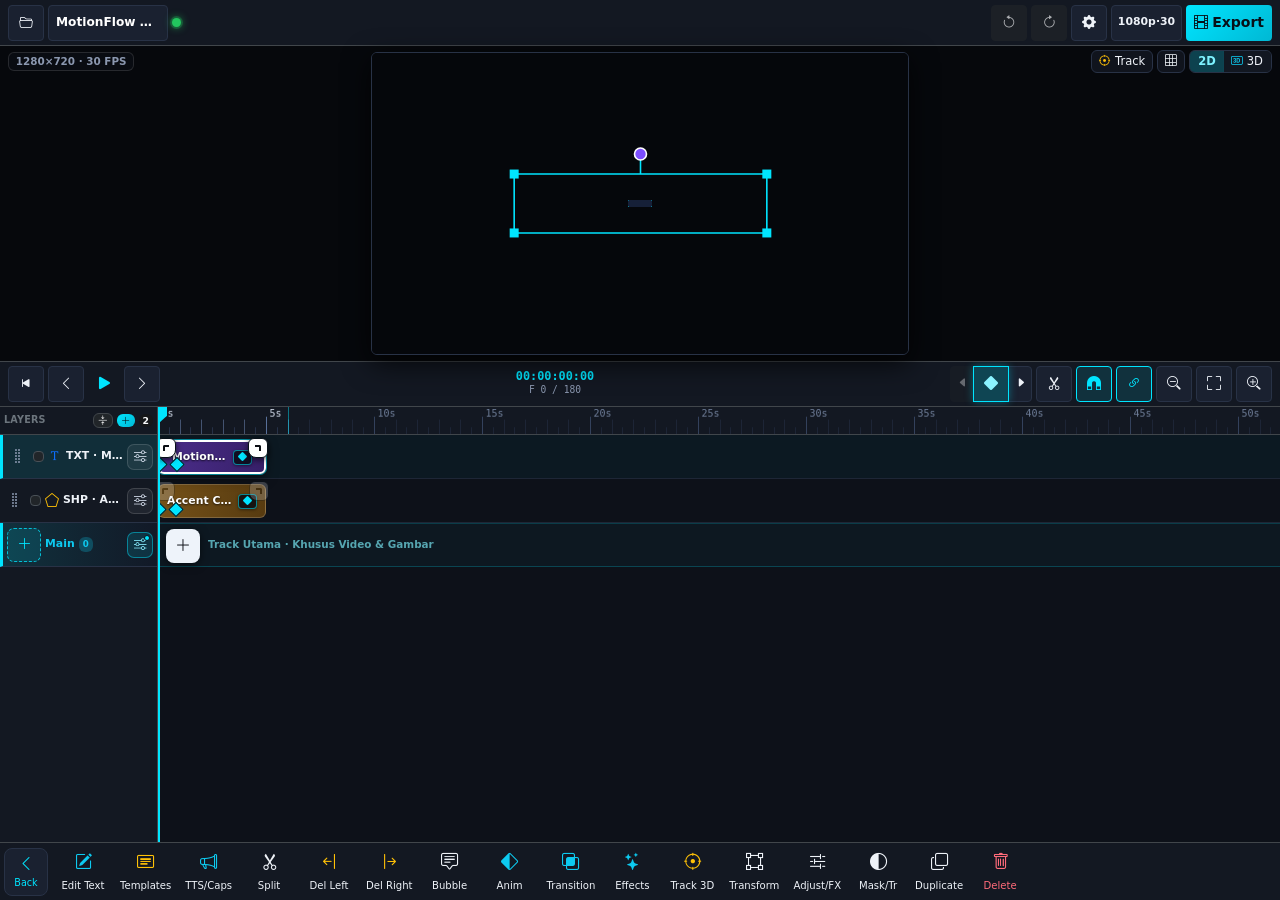
==== commit d5ebed13: "feat: enhance media management and renderer cache - Add media filtering UI to the library - Implemen" ====
--- a/app/src/main/assets/www/index.html
+++ b/app/src/main/assets/www/index.html
@@ -246,6 +246,15 @@
     </div>
     <div class="offcanvas-body py-2">
       <input id="fallbackFileInput" type="file" multiple accept="video/*,image/*,audio/*" class="d-none" />
+      <div id="mediaFilterBar" class="d-flex flex-wrap align-items-center justify-content-between gap-2 mb-2">
+        <div class="btn-group btn-group-sm" role="group" aria-label="Filter media">
+          <button type="button" class="btn btn-info text-dark fw-semibold" data-media-cat="all">All</button>
+          <button type="button" class="btn btn-dark border-secondary-subtle" data-media-cat="video">Video</button>
+          <button type="button" class="btn btn-dark border-secondary-subtle" data-media-cat="image">Photo</button>
+          <button type="button" class="btn btn-dark border-secondary-subtle" data-media-cat="audio">Audio</button>
+        </div>
+        <span id="lblMediaCount" class="small text-secondary"></span>
+      </div>
       <div id="mediaLibraryEmpty" class="text-center py-4 text-secondary">
         <i class="bi bi-cloud-plus fs-2 d-block mb-2"></i>
         <p class="mb-2 small">Import videos, photos, GIFs, or audio from your device.</p>
@@ -319,13 +328,67 @@
     <div class="offcanvas-body py-2" id="keyframesBody"></div>
   </div>
 
-  <!-- 6. STYLE / EFFECTS / FILTERS / MASK / TRACK / CAMERA SHEET -->
-  <div class="offcanvas offcanvas-bottom mf-sheet" tabindex="-1" id="sheetStyle">
-    <div class="offcanvas-header py-2 border-bottom border-secondary-subtle">
-      <h6 class="offcanvas-title mb-0"><i class="bi bi-palette2 me-2 text-info"></i>Edit, Filters, Effects &amp; Camera</h6>
-      <button type="button" class="btn-close" data-bs-dismiss="offcanvas" aria-label="Close"></button>
-    </div>
-    <div class="offcanvas-body py-2" id="styleBody"></div>
+  <!-- 6A. EDIT CLIP SHEET -->
+  <div class="offcanvas offcanvas-bottom mf-sheet" tabindex="-1" id="sheetEdit">
+    <div class="offcanvas-header py-2 border-bottom border-secondary-subtle">
+      <h6 class="offcanvas-title mb-0"><i class="bi bi-sliders me-2 text-info"></i>Edit Clip</h6>
+      <button type="button" class="btn-close" data-bs-dismiss="offcanvas" aria-label="Close"></button>
+    </div>
+    <div class="offcanvas-body py-2" id="editBody"></div>
+  </div>
+
+  <!-- 6B. FILTERS SHEET -->
+  <div class="offcanvas offcanvas-bottom mf-sheet" tabindex="-1" id="sheetFilters">
+    <div class="offcanvas-header py-2 border-bottom border-secondary-subtle">
+      <h6 class="offcanvas-title mb-0"><i class="bi bi-palette-fill me-2 text-success"></i>Filters</h6>
+      <button type="button" class="btn-close" data-bs-dismiss="offcanvas" aria-label="Close"></button>
+    </div>
+    <div class="offcanvas-body py-2" id="filtersBody"></div>
+  </div>
+
+  <!-- 6C. EFFECTS SHEET -->
+  <div class="offcanvas offcanvas-bottom mf-sheet" tabindex="-1" id="sheetEffects">
+    <div class="offcanvas-header py-2 border-bottom border-secondary-subtle">
+      <h6 class="offcanvas-title mb-0"><i class="bi bi-stars me-2 text-info"></i>Effects</h6>
+      <button type="button" class="btn-close" data-bs-dismiss="offcanvas" aria-label="Close"></button>
+    </div>
+    <div class="offcanvas-body py-2" id="effectsBody"></div>
+  </div>
+
+  <!-- 6D. 3D CAMERA SHEET -->
+  <div class="offcanvas offcanvas-bottom mf-sheet" tabindex="-1" id="sheetCamera">
+    <div class="offcanvas-header py-2 border-bottom border-secondary-subtle">
+      <h6 class="offcanvas-title mb-0"><i class="bi bi-badge-3d me-2 text-info"></i>3D Camera</h6>
+      <button type="button" class="btn-close" data-bs-dismiss="offcanvas" aria-label="Close"></button>
+    </div>
+    <div class="offcanvas-body py-2" id="cameraBody"></div>
+  </div>
+
+  <!-- 6E. ADJUST & CUTOUT SHEET -->
+  <div class="offcanvas offcanvas-bottom mf-sheet" tabindex="-1" id="sheetAdjust">
+    <div class="offcanvas-header py-2 border-bottom border-secondary-subtle">
+      <h6 class="offcanvas-title mb-0"><i class="bi bi-sliders2 me-2 text-warning"></i>Adjust &amp; Cutout</h6>
+      <button type="button" class="btn-close" data-bs-dismiss="offcanvas" aria-label="Close"></button>
+    </div>
+    <div class="offcanvas-body py-2" id="adjustBody"></div>
+  </div>
+
+  <!-- 6F. MASK, CROP & PIP SHEET -->
+  <div class="offcanvas offcanvas-bottom mf-sheet" tabindex="-1" id="sheetMask">
+    <div class="offcanvas-header py-2 border-bottom border-secondary-subtle">
+      <h6 class="offcanvas-title mb-0"><i class="bi bi-bounding-box-circles me-2 text-info"></i>Mask, Crop &amp; PIP</h6>
+      <button type="button" class="btn-close" data-bs-dismiss="offcanvas" aria-label="Close"></button>
+    </div>
+    <div class="offcanvas-body py-2" id="maskBody"></div>
+  </div>
+
+  <!-- 6G. 3D MOTION TRACKER SHEET -->
+  <div class="offcanvas offcanvas-bottom mf-sheet" tabindex="-1" id="sheetTracker">
+    <div class="offcanvas-header py-2 border-bottom border-secondary-subtle">
+      <h6 class="offcanvas-title mb-0"><i class="bi bi-crosshair me-2 text-warning"></i>3D Motion Tracker</h6>
+      <button type="button" class="btn-close" data-bs-dismiss="offcanvas" aria-label="Close"></button>
+    </div>
+    <div class="offcanvas-body py-2" id="trackerBody"></div>
   </div>
 
   <!-- 7. ASPECT RATIO & CANVAS BG QUICK SHEET -->
--- a/app/src/main/assets/www/css/studio.css
+++ b/app/src/main/assets/www/css/studio.css
@@ -9,7 +9,7 @@
   --mf-text: #eef2f8;
   --mf-muted: #8b98b0;
   --mf-track-h: 44px;
-  --mf-header-w: 146px;
+  --mf-header-w: 158px;
 }
 
 html, body {
@@ -1959,6 +1959,63 @@
 
 .mf-track-header-item.main-track.selected {
   background: linear-gradient(90deg, rgba(0, 229, 255, 0.22), #152134);
+}
+
+.mf-main-thumb-box {
+  width: 34px;
+  height: 34px;
+  min-width: 34px;
+  min-height: 34px;
+  border-radius: 7px;
+  padding: 0;
+  overflow: hidden;
+  display: inline-flex;
+  align-items: center;
+  justify-content: center;
+  position: relative;
+  flex-shrink: 0;
+  cursor: pointer;
+  transition: transform 0.12s ease, border-color 0.12s ease, background-color 0.12s ease;
+}
+
+.mf-main-thumb-box::after {
+  content: '';
+  position: absolute;
+  inset: -6px;
+}
+
+.mf-main-thumb-box:active {
+  transform: scale(0.94);
+}
+
+.mf-main-thumb-box.has-thumb {
+  border: 1.5px solid rgba(0, 229, 255, 0.72);
+  background: #070a10;
+  box-shadow: 0 2px 6px rgba(0, 0, 0, 0.45);
+}
+
+.mf-main-thumb-box.has-thumb img {
+  width: 100%;
+  height: 100%;
+  object-fit: cover;
+  display: block;
+}
+
+.mf-main-thumb-box.is-empty {
+  border: 1.5px dashed rgba(0, 229, 255, 0.78);
+  background: rgba(0, 229, 255, 0.12);
+  color: var(--mf-cyan);
+  font-size: 0.92rem;
+  font-weight: 800;
+}
+
+.mf-track-header-item.compact .mf-main-thumb-box {
+  width: 22px;
+  height: 22px;
+  min-width: 22px;
+  min-height: 22px;
+  border-radius: 5px;
+  font-size: 0.72rem;
 }
 
 .mf-track-lane.main-track {
@@ -2629,6 +2686,17 @@
   background: linear-gradient(90deg, rgba(2, 132, 199, 0.14), #ffffff);
 }
 
+html.mf-theme-light .mf-main-thumb-box.has-thumb {
+  border-color: rgba(2, 132, 199, 0.78);
+  background: #e2e8f0;
+}
+
+html.mf-theme-light .mf-main-thumb-box.is-empty {
+  border-color: rgba(2, 132, 199, 0.75);
+  background: rgba(2, 132, 199, 0.1);
+  color: var(--mf-cyan);
+}
+
 html.mf-theme-light .mf-track-header-item.zone-audio,
 html.mf-theme-light .mf-track-header-item.zone-camera,
 html.mf-theme-light .mf-track-header-item[data-layer-type="camera"] {
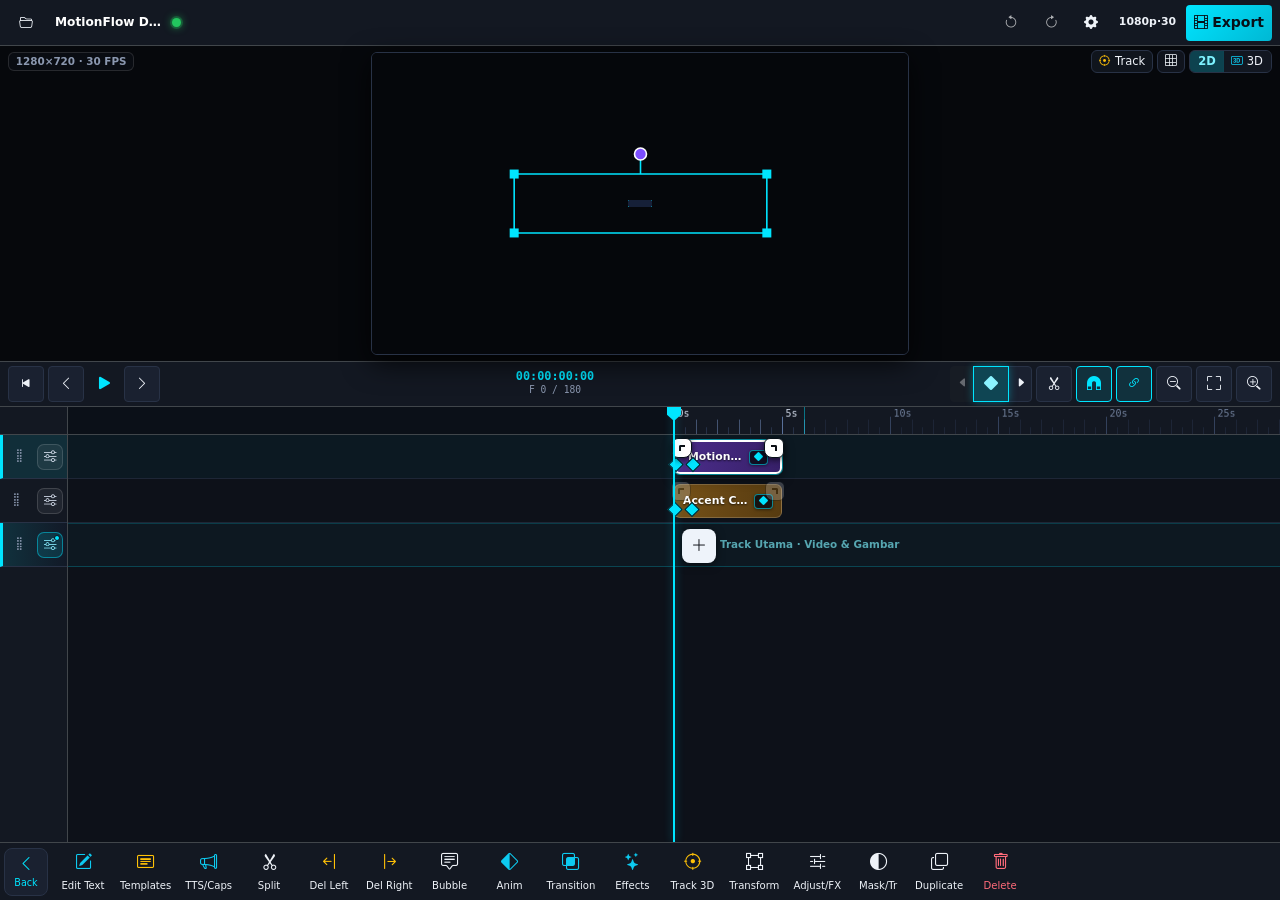
==== commit bb1b7c18: "feat: implement chroma key background removal Add HUD for color sampling and integrate background re" ====
--- a/app/src/main/assets/www/index.html
+++ b/app/src/main/assets/www/index.html
@@ -101,6 +101,13 @@
       </div>
     </div>
 
+    <!-- Floating Color Picker HUD for CapCut-style Remove BG -->
+    <div id="chromaPickerHud" class="mf-chroma-picker-hud d-none align-items-center gap-2 pointer-auto">
+      <span id="chromaPickerSwatch" class="mf-chroma-hud-swatch" style="background:#00FF00;"></span>
+      <span id="chromaPickerHexLbl" class="small fw-semibold">#00FF00 · Tap/Drag Video</span>
+      <button id="btnChromaPickerDone" type="button" class="btn btn-xs btn-success fw-semibold px-2 py-0">Done</button>
+    </div>
+
     <!-- Fullview 1-Screen Floating Controls -->
     <div id="fullviewOverlayBar" class="mf-fullview-bar d-none align-items-center gap-2 pointer-auto">
       <button id="btnFullviewPlayPause" type="button" class="btn btn-xs mf-hud-btn" title="Play / Pause" aria-label="Play or Pause Fullview">
@@ -174,37 +181,25 @@
     <div id="timelineDragTooltip" class="mf-timeline-tooltip d-none"></div>
     <div id="timelineKfBar" class="mf-kf-floating-bar d-none" role="toolbar" aria-label="Keyframe Controls"></div>
     <div id="timelineBody" class="mf-timeline-body d-flex flex-grow-1 overflow-hidden">
-      <!-- Left Track Headers -->
+      <!-- Left Track Headers (Drag Handle + Wheel Button only) -->
       <div class="mf-track-headers d-flex flex-column flex-shrink-0 border-end border-secondary-subtle">
-        <div class="mf-ruler-corner d-flex align-items-center justify-content-between gap-1 px-1 border-bottom border-secondary-subtle overflow-hidden">
-          <span class="mf-layers-title text-secondary fw-semibold text-truncate min-w-0">LAYERS</span>
-          <div class="d-flex align-items-center gap-1 flex-shrink-0">
-            <button id="btnGroupChecked" class="btn btn-xs btn-outline-info mf-corner-btn d-none" title="Group Selected Layers">
-              <i class="bi bi-collection"></i>
-            </button>
-            <button id="btnCompactAllTracks" class="btn btn-xs btn-dark border-secondary-subtle mf-corner-btn" title="Padatkan / Perluas Semua Track" aria-label="Toggle Compact Tracks">
-              <i class="bi bi-arrows-collapse"></i>
-            </button>
-            <button id="btnTimelineQuickAdd" class="btn btn-xs mf-btn-accent mf-corner-btn" title="Import &amp; Add Clip to Timeline" aria-label="Quick Add Media">
-              <i class="bi bi-plus-lg"></i>
-            </button>
-            <span id="lblLayerCount" class="badge bg-secondary-subtle text-light mf-corner-count">0</span>
-          </div>
-        </div>
+        <div class="mf-ruler-corner border-bottom border-secondary-subtle flex-shrink-0"></div>
         <div id="trackHeadersList" class="mf-track-headers-list flex-grow-1 overflow-y-auto overflow-x-hidden"></div>
       </div>
 
-      <!-- Right Scrollable Ruler + Lanes -->
-      <div id="timelineScroll" class="mf-timeline-scroll flex-grow-1 position-relative overflow-auto">
-        <div id="timelineContent" class="mf-timeline-content position-relative">
-          <canvas id="rulerCanvas" class="mf-ruler-canvas d-block border-bottom border-secondary-subtle"></canvas>
-          <div id="trackLanesList" class="mf-track-lanes-list position-relative"></div>
-          <div id="timelineSnapGuide" class="mf-snap-guide d-none">
-            <span class="mf-snap-guide-tag"></span>
-          </div>
-          <div id="playheadLine" class="mf-playhead-line">
-            <div class="mf-playhead-head"></div>
-          </div>
+      <!-- Right Scrollable Ruler + Lanes with Fixed Center Playhead -->
+      <div id="timelineViewport" class="mf-timeline-viewport flex-grow-1 position-relative overflow-hidden d-flex flex-column">
+        <div id="timelineScroll" class="mf-timeline-scroll flex-grow-1 position-relative overflow-auto">
+          <div id="timelineContent" class="mf-timeline-content position-relative">
+            <canvas id="rulerCanvas" class="mf-ruler-canvas d-block border-bottom border-secondary-subtle"></canvas>
+            <div id="trackLanesList" class="mf-track-lanes-list position-relative"></div>
+            <div id="timelineSnapGuide" class="mf-snap-guide d-none">
+              <span class="mf-snap-guide-tag"></span>
+            </div>
+          </div>
+        </div>
+        <div id="playheadLine" class="mf-playhead-line" aria-hidden="true">
+          <div class="mf-playhead-head"></div>
         </div>
       </div>
     </div>
@@ -246,6 +241,7 @@
     </div>
     <div class="offcanvas-body py-2">
       <input id="fallbackFileInput" type="file" multiple accept="video/*,image/*,audio/*" class="d-none" />
+      <input id="coverImageFileInput" type="file" accept="image/*" class="d-none" />
       <div id="mediaFilterBar" class="d-flex flex-wrap align-items-center justify-content-between gap-2 mb-2">
         <div class="btn-group btn-group-sm" role="group" aria-label="Filter media">
           <button type="button" class="btn btn-info text-dark fw-semibold" data-media-cat="all">All</button>
--- a/app/src/main/assets/www/css/studio.css
+++ b/app/src/main/assets/www/css/studio.css
@@ -9,7 +9,7 @@
   --mf-text: #eef2f8;
   --mf-muted: #8b98b0;
   --mf-track-h: 44px;
-  --mf-header-w: 158px;
+  --mf-header-w: 68px;
 }
 
 html, body {
@@ -87,8 +87,8 @@
   flex: 0 1 auto;
   min-width: 0;
   max-width: 120px;
-  background: var(--mf-surface-2);
-  border: 1px solid var(--mf-border);
+  background: transparent;
+  border: none;
   font-size: 0.76rem;
   font-weight: 600;
   padding: 4px 7px;
@@ -96,14 +96,40 @@
 }
 
 .mf-res-pill {
-  background: var(--mf-surface-2);
-  border: 1px solid var(--mf-border);
+  background: transparent;
+  border: none;
   color: var(--mf-text);
   font-size: 0.68rem;
   font-weight: 600;
   padding: 4px 6px;
   min-height: 36px;
   white-space: nowrap;
+}
+
+.mf-toolbar .mf-icon-btn,
+.mf-toolbar .mf-project-pill,
+.mf-toolbar .mf-res-pill {
+  border: none !important;
+  box-shadow: none !important;
+  outline: none !important;
+  background: transparent !important;
+  --bs-btn-border-width: 0px;
+  --bs-btn-border-color: transparent;
+  --bs-btn-hover-border-color: transparent;
+  --bs-btn-active-border-color: transparent;
+  --bs-btn-disabled-border-color: transparent;
+  --bs-btn-focus-box-shadow: none;
+}
+
+.mf-toolbar .mf-icon-btn:hover,
+.mf-toolbar .mf-icon-btn:active,
+.mf-toolbar .mf-project-pill:hover,
+.mf-toolbar .mf-project-pill:active,
+.mf-toolbar .mf-res-pill:hover,
+.mf-toolbar .mf-res-pill:active {
+  background: rgba(255, 255, 255, 0.08) !important;
+  border: none !important;
+  box-shadow: none !important;
 }
 
 .mf-export-btn {
@@ -179,11 +205,13 @@
 }
 
 .mf-preview-canvas {
+  z-index: 1;
   box-shadow: 0 8px 28px rgba(0, 0, 0, 0.75);
   border: 1px solid var(--mf-border);
 }
 
 .mf-overlay-canvas {
+  z-index: 3;
   touch-action: none;
 }
 
@@ -362,11 +390,12 @@
 .mf-track-header-item {
   height: var(--mf-track-h);
   border-bottom: 1px solid var(--mf-border);
-  padding: 4px 4px;
-  gap: 2px;
+  padding: 2px 4px;
+  gap: 3px;
   cursor: pointer;
   background: var(--mf-surface);
   overflow: hidden;
+  justify-content: space-between;
 }
 
 .mf-track-header-item.selected {
@@ -375,7 +404,6 @@
 }
 
 .mf-track-header-item.child-layer {
-  padding-left: 12px;
   background: #101520;
 }
 
@@ -410,10 +438,19 @@
 
 .mf-track-header-item.compact {
   height: 28px;
-  padding: 2px 5px;
-}
-.mf-track-header-item.compact .mf-track-title {
-  font-size: 0.64rem;
+  padding: 2px 4px;
+}
+.mf-track-header-item.compact .mf-track-wheel-btn {
+  width: 24px;
+  height: 24px;
+  font-size: 0.72rem;
+}
+.mf-track-header-item.compact .mf-drag-handle {
+  min-height: 24px;
+}
+
+.mf-timeline-viewport {
+  min-width: 0;
 }
 
 .mf-timeline-scroll {
@@ -822,14 +859,14 @@
 /* PER-PROPERTY KEYFRAME SUB-LANES */
 .mf-kf-lane-header {
   height: 26px;
-  padding: 2px 6px 2px 14px;
+  padding: 2px 4px;
   background: #0e131d;
   border-bottom: 1px solid #1a2232;
   border-left: 2px solid rgba(0, 229, 255, 0.35);
   display: flex;
   align-items: center;
   justify-content: space-between;
-  gap: 4px;
+  gap: 2px;
   overflow: hidden;
 }
 
@@ -1006,7 +1043,23 @@
   cursor: grab;
   touch-action: none;
   color: var(--mf-muted);
-  padding: 2px 3px;
+  background: transparent;
+  border: none;
+  border-radius: 6px;
+  padding: 0;
+  min-width: 24px;
+  min-height: 36px;
+  display: inline-flex;
+  align-items: center;
+  justify-content: center;
+  font-size: 0.92rem;
+  line-height: 1;
+}
+
+.mf-drag-handle:active {
+  cursor: grabbing;
+  color: var(--mf-cyan);
+  background: rgba(0, 229, 255, 0.12);
 }
 
 .mf-track-header-item.drag-over {
@@ -1071,45 +1124,30 @@
 .mf-playhead-line {
   position: absolute;
   top: 0;
-  bottom: auto;
-  min-height: 100%;
+  bottom: 0;
+  left: 50%;
+  transform: translateX(-50%);
   width: 2px;
   background: var(--mf-cyan);
-  z-index: 12;
-  pointer-events: auto;
-  touch-action: none;
-  cursor: ew-resize;
-}
-
-.mf-playhead-line::before {
-  content: "";
+  z-index: 16;
+  pointer-events: none;
+  box-shadow: 0 0 8px rgba(0, 229, 255, 0.42);
+}
+
+.mf-playhead-head {
   position: absolute;
   top: 0;
-  bottom: 0;
-  left: -11px;
-  width: 24px;
-}
-
-.mf-playhead-line.dragging {
-  width: 3px;
-  background: #ffffff;
-  box-shadow: 0 0 10px var(--mf-cyan), 0 0 18px rgba(0, 229, 255, 0.7);
-}
-
-.mf-playhead-head {
-  position: sticky;
-  top: 0;
-  left: -7px;
-  margin-left: -7px;
-  width: 16px;
-  height: 16px;
+  left: 50%;
+  transform: translateX(-50%);
+  width: 14px;
+  height: 14px;
   background: var(--mf-cyan);
   clip-path: polygon(0 0, 100% 0, 100% 55%, 50% 100%, 0 55%);
-  cursor: ew-resize;
+  pointer-events: none;
 }
 
 .mf-playhead-line.dragging .mf-playhead-head {
-  transform: scale(1.18);
+  transform: translateX(-50%) scale(1.14);
   background: #ffffff;
 }
 
@@ -2818,4 +2856,68 @@
   color: var(--mf-cyan);
 }
 
-
+html.mf-theme-light .mf-toolbar .mf-icon-btn,
+html.mf-theme-light .mf-toolbar .mf-project-pill,
+html.mf-theme-light .mf-toolbar .mf-res-pill {
+  background: transparent !important;
+  border: none !important;
+  box-shadow: none !important;
+  color: #0f172a !important;
+}
+
+html.mf-theme-light .mf-toolbar .mf-icon-btn:hover,
+html.mf-theme-light .mf-toolbar .mf-icon-btn:active,
+html.mf-theme-light .mf-toolbar .mf-project-pill:hover,
+html.mf-theme-light .mf-toolbar .mf-project-pill:active,
+html.mf-theme-light .mf-toolbar .mf-res-pill:hover,
+html.mf-theme-light .mf-toolbar .mf-res-pill:active {
+  background: rgba(15, 23, 42, 0.07) !important;
+  border: none !important;
+}
+
+/* Remove BG Color Picker HUD & Swatches */
+.mf-chroma-picker-hud {
+  position: absolute;
+  bottom: 10px;
+  left: 50%;
+  transform: translateX(-50%);
+  z-index: 30;
+  background: rgba(10, 14, 22, 0.92);
+  border: 1px solid rgba(52, 211, 153, 0.65);
+  border-radius: 999px;
+  padding: 5px 10px;
+  color: #f8fafc;
+  box-shadow: 0 4px 14px rgba(0, 0, 0, 0.45);
+  white-space: nowrap;
+}
+
+.mf-chroma-hud-swatch {
+  width: 16px;
+  height: 16px;
+  border-radius: 50%;
+  border: 2px solid #ffffff;
+  flex-shrink: 0;
+}
+
+.mf-chroma-preset-dot {
+  width: 24px;
+  height: 24px;
+  border-radius: 50%;
+  border: 2px solid rgba(255, 255, 255, 0.35);
+  padding: 0;
+  flex-shrink: 0;
+  transition: transform 0.12s ease, border-color 0.12s ease;
+}
+
+.mf-chroma-preset-dot.active {
+  border-color: #34d399;
+  transform: scale(1.12);
+  box-shadow: 0 0 0 2px rgba(52, 211, 153, 0.35);
+}
+
+html.mf-theme-light .mf-chroma-picker-hud {
+  background: rgba(255, 255, 255, 0.96);
+  color: #0f172a;
+}
+
+
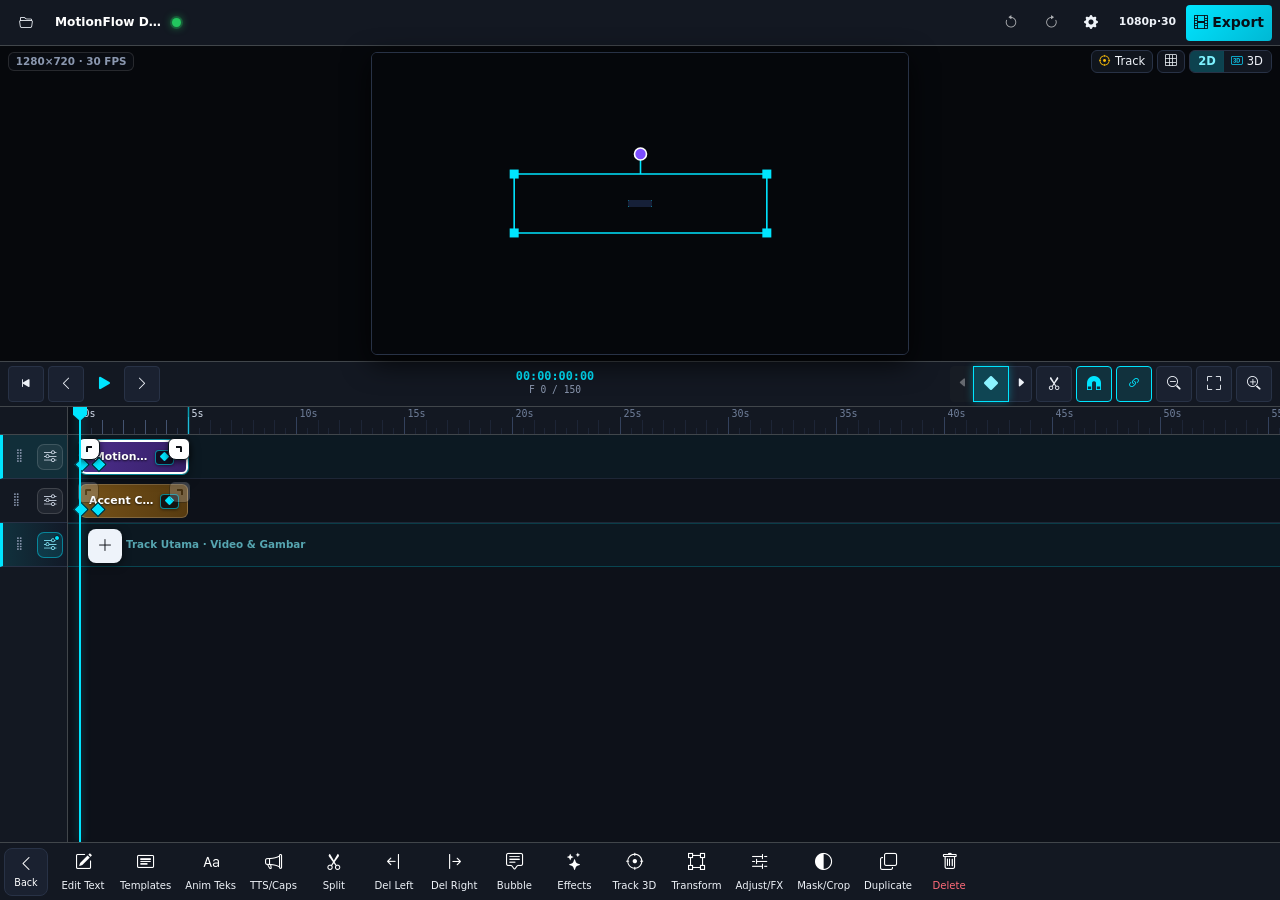
==== commit 6e2131dd: "refactor: optimize timeline UI and playhead sync - Move ruler and playhead into the timeline content" ====
--- a/app/src/main/assets/www/index.html
+++ b/app/src/main/assets/www/index.html
@@ -187,19 +187,21 @@
         <div id="trackHeadersList" class="mf-track-headers-list flex-grow-1 overflow-y-auto overflow-x-hidden"></div>
       </div>
 
-      <!-- Right Scrollable Ruler + Lanes with Fixed Center Playhead -->
+      <!-- Right Scrollable Ruler + Lanes with Compositor-Synced Playhead -->
       <div id="timelineViewport" class="mf-timeline-viewport flex-grow-1 position-relative overflow-hidden d-flex flex-column">
         <div id="timelineScroll" class="mf-timeline-scroll flex-grow-1 position-relative overflow-auto">
           <div id="timelineContent" class="mf-timeline-content position-relative">
-            <canvas id="rulerCanvas" class="mf-ruler-canvas d-block border-bottom border-secondary-subtle"></canvas>
+            <div id="rulerTrack" class="mf-ruler-track border-bottom border-secondary-subtle">
+              <canvas id="rulerCanvas" class="mf-ruler-canvas d-block"></canvas>
+            </div>
             <div id="trackLanesList" class="mf-track-lanes-list position-relative"></div>
             <div id="timelineSnapGuide" class="mf-snap-guide d-none">
               <span class="mf-snap-guide-tag"></span>
             </div>
-          </div>
-        </div>
-        <div id="playheadLine" class="mf-playhead-line" aria-hidden="true">
-          <div class="mf-playhead-head"></div>
+            <div id="playheadLine" class="mf-playhead-line" aria-hidden="true">
+              <div class="mf-playhead-head"></div>
+            </div>
+          </div>
         </div>
       </div>
     </div>
--- a/app/src/main/assets/www/css/studio.css
+++ b/app/src/main/assets/www/css/studio.css
@@ -459,19 +459,38 @@
   touch-action: pan-x pan-y;
 }
 
+.mf-timeline-scroll.is-clip-dragging,
+.mf-timeline-scroll.is-clip-dragging * {
+  touch-action: none !important;
+  overscroll-behavior: none;
+}
+
 .mf-timeline-content {
   min-height: 100%;
   position: relative;
 }
 
-.mf-ruler-canvas {
+.mf-ruler-track {
+  position: sticky;
+  top: 0;
+  width: 100%;
   height: 28px;
   background: var(--mf-surface);
-  position: sticky;
+  overflow: hidden;
+  z-index: 6;
+}
+
+html.mf-theme-light .mf-ruler-track {
+  background: #f8fafc;
+}
+
+.mf-ruler-canvas {
+  position: absolute;
   top: 0;
   left: 0;
+  height: 28px;
+  background: transparent;
   display: block;
-  z-index: 6;
   cursor: ew-resize;
   touch-action: none;
 }
@@ -543,12 +562,13 @@
   overflow: visible;
   display: flex;
   align-items: center;
-  touch-action: pan-x pan-y;
+  touch-action: none;
   user-select: none;
   -webkit-user-select: none;
+  -webkit-user-drag: none;
   -webkit-touch-callout: none;
   cursor: pointer;
-  will-change: left, width;
+  will-change: left, width, transform;
   transition: border-color 0.1s ease, box-shadow 0.1s ease, transform 0.1s ease;
 }
 
@@ -557,7 +577,8 @@
   cursor: grabbing;
   border-color: var(--mf-cyan);
   box-shadow: 0 0 0 2px rgba(0, 229, 255, 0.55), 0 6px 16px rgba(0, 0, 0, 0.65);
-  z-index: 8;
+  transition: none !important;
+  z-index: 20;
 }
 
 .mf-clip.locked {
@@ -730,9 +751,9 @@
   position: absolute;
   top: -4px;
   bottom: auto;
-  width: 20px;
-  height: 20px;
-  max-width: 40%;
+  width: 22px;
+  height: 22px;
+  max-width: 42%;
   opacity: 0.25;
   background: rgba(226, 232, 240, 0.88);
   border: 1.5px solid #071018;
@@ -742,7 +763,7 @@
   display: flex;
   align-items: center;
   justify-content: center;
-  touch-action: pan-x pan-y;
+  touch-action: none;
   user-select: none;
   -webkit-user-select: none;
   transition: opacity 0.12s ease, background-color 0.12s ease, transform 0.12s ease, box-shadow 0.12s ease;
@@ -786,7 +807,7 @@
 .mf-trim-handle::before {
   content: "";
   position: absolute;
-  inset: -6px;
+  inset: -8px;
 }
 
 .mf-trim-handle::after {
@@ -1125,8 +1146,8 @@
   position: absolute;
   top: 0;
   bottom: 0;
-  left: 50%;
-  transform: translateX(-50%);
+  left: 24px;
+  margin-left: -1px;
   width: 2px;
   background: var(--mf-cyan);
   z-index: 16;
@@ -1135,6 +1156,20 @@
 }
 
 .mf-playhead-head {
+  position: sticky;
+  top: 0;
+  left: 0;
+  margin-left: -13px;
+  width: 28px;
+  height: 26px;
+  background: transparent;
+  pointer-events: auto;
+  touch-action: none;
+  cursor: ew-resize;
+}
+
+.mf-playhead-head::after {
+  content: "";
   position: absolute;
   top: 0;
   left: 50%;
@@ -1143,11 +1178,11 @@
   height: 14px;
   background: var(--mf-cyan);
   clip-path: polygon(0 0, 100% 0, 100% 55%, 50% 100%, 0 55%);
-  pointer-events: none;
-}
-
-.mf-playhead-line.dragging .mf-playhead-head {
-  transform: translateX(-50%) scale(1.14);
+  transition: transform 0.1s ease, background-color 0.1s ease;
+}
+
+.mf-playhead-line.dragging .mf-playhead-head::after {
+  transform: translateX(-50%) scale(1.16);
   background: #ffffff;
 }
 
@@ -1258,13 +1293,20 @@
   border-radius: 8px;
 }
 
-.mf-nav-btn i { font-size: 1.08rem; }
+.mf-nav-btn i {
+  font-size: 1.08rem;
+  color: #ffffff !important;
+}
 .mf-nav-btn:hover, .mf-nav-btn.active {
   color: var(--mf-cyan);
   background: rgba(0, 229, 255, 0.08);
 }
+.mf-nav-btn:hover i, .mf-nav-btn.active i {
+  color: #ffffff !important;
+}
 
 .mf-nav-btn.mf-nav-danger { color: #ff6b7a; }
+.mf-nav-btn.mf-nav-danger i { color: #ffffff !important; }
 
 .mf-nav-back-btn {
   position: sticky;
@@ -1278,11 +1320,15 @@
   align-items: center;
   justify-content: center;
   background: var(--mf-surface-2);
-  color: var(--mf-cyan);
+  color: #ffffff;
   border: 1px solid var(--mf-border);
   border-radius: 8px;
   margin-right: 4px;
   font-size: 0.6rem;
+}
+
+.mf-nav-back-btn i {
+  color: #ffffff !important;
 }
 
 .mf-speed-curve-card {
@@ -1528,6 +1574,29 @@
   font-weight: 900;
   color: #071018;
   box-shadow: 0 3px 10px rgba(0, 0, 0, 0.45);
+}
+
+.mf-anim-clip-chip {
+  width: 44px;
+  height: 28px;
+  border-radius: 6px;
+  border: 1.5px solid rgba(255, 255, 255, 0.82);
+  display: flex;
+  align-items: center;
+  justify-content: center;
+  font-size: 0.9rem;
+  color: #ffffff;
+  box-shadow: 0 4px 12px rgba(0, 0, 0, 0.5);
+  position: relative;
+}
+
+.mf-anim-clip-chip::after {
+  content: '';
+  position: absolute;
+  inset: 2px;
+  border-radius: 3px;
+  border: 1px dashed rgba(255, 255, 255, 0.35);
+  pointer-events: none;
 }
 
 .mf-tpl-box {
@@ -2066,6 +2135,7 @@
   opacity: 0.92;
   z-index: 25 !important;
   transform: scale(1.03);
+  transition: none !important;
   box-shadow: 0 8px 20px rgba(0, 0, 0, 0.7), 0 0 0 2px var(--mf-cyan);
 }
 
@@ -2875,6 +2945,30 @@
   border: none !important;
 }
 
+html.mf-theme-light .mf-bottom-nav .mf-nav-btn,
+html.mf-theme-light .mf-bottom-nav .mf-nav-btn i,
+html.mf-theme-light .mf-bottom-nav .mf-nav-btn:hover i,
+html.mf-theme-light .mf-bottom-nav .mf-nav-btn.active i,
+html.mf-theme-light .mf-bottom-nav .mf-nav-btn.mf-nav-danger i,
+html.mf-theme-light .mf-bottom-nav .mf-nav-back-btn,
+html.mf-theme-light .mf-bottom-nav .mf-nav-back-btn i {
+  color: #0a2540 !important;
+}
+
+html.mf-theme-light .mf-bottom-nav .mf-nav-btn.mf-nav-danger {
+  color: #dc2626 !important;
+}
+
+html.mf-theme-light .mf-bottom-nav .mf-nav-back-btn {
+  background: #e2e8f0;
+  border-color: #cbd5e1;
+}
+
+html.mf-theme-light .mf-bottom-nav .mf-nav-btn:hover,
+html.mf-theme-light .mf-bottom-nav .mf-nav-btn.active {
+  background: rgba(10, 37, 64, 0.08);
+}
+
 /* Remove BG Color Picker HUD & Swatches */
 .mf-chroma-picker-hud {
   position: absolute;
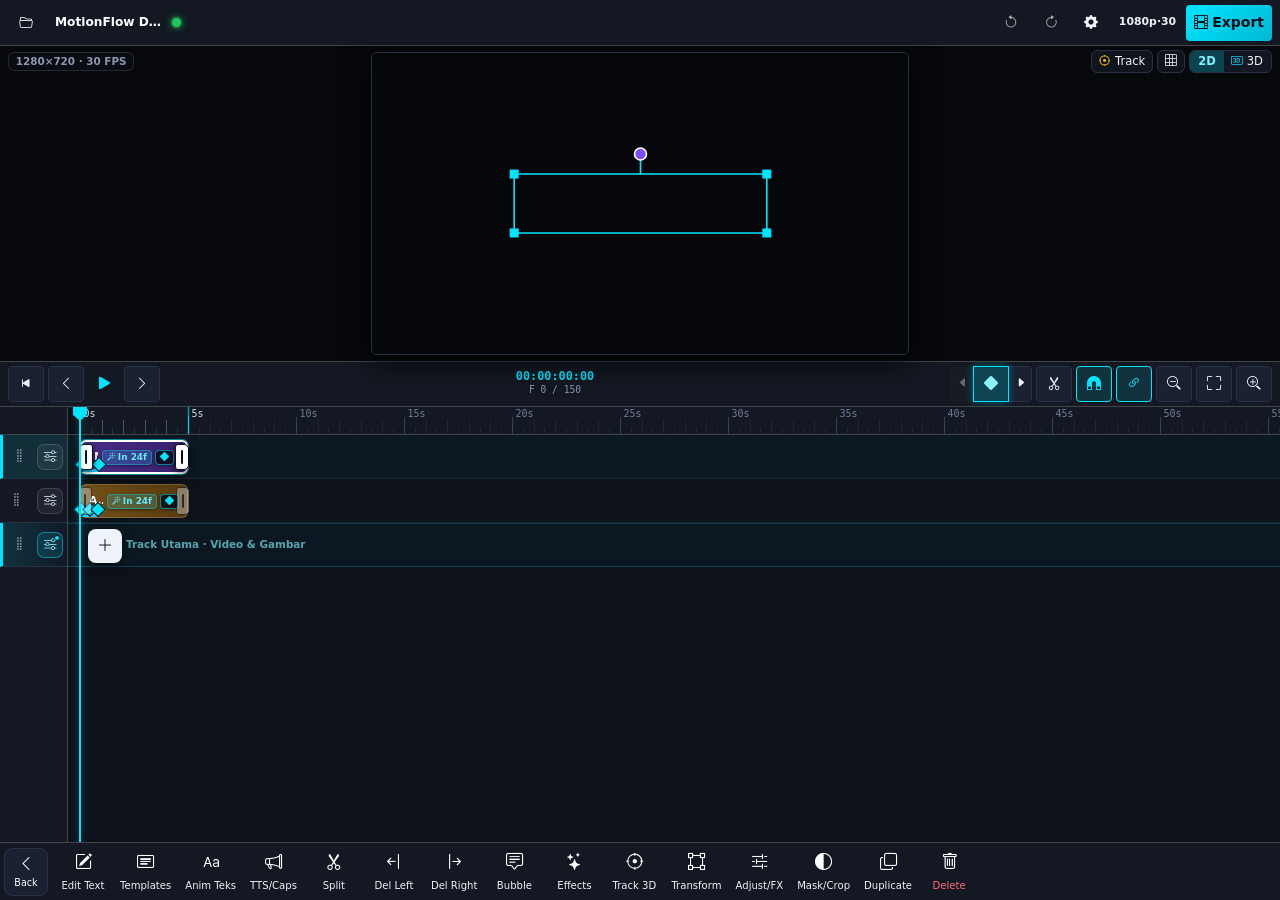
==== commit e9caab88: "feat(ui): add 3D axis locking and view toggle Implement 3D axis constraints (Free/X/Y/Z) and a toggl" ====
--- a/app/src/main/assets/www/index.html
+++ b/app/src/main/assets/www/index.html
@@ -80,6 +80,11 @@
         <button id="btn3DToolCam" class="btn btn-xs mf-hud-btn" title="Orbit Camera Only" aria-label="3D Camera Orbit">
           <i class="bi bi-camera-video"></i>
         </button>
+        <button id="btn3DAxisLock" class="btn btn-xs mf-hud-btn fw-bold" data-axis-lock="free" title="Kunci Sumbu Transformasi (Free / X / Y / Z)" aria-label="Axis Lock">Free</button>
+        <button id="btn3DViewToggle" class="btn btn-xs mf-hud-btn fw-semibold" title="Tukar Active Camera View vs Scene Orbit View" aria-label="Toggle Scene Orbit View">Cam</button>
+        <button id="btn3DSnapCam" class="btn btn-xs mf-hud-btn text-warning d-none fw-semibold" title="Snap Active Camera ke Scene View (Ctrl+Alt+0)" aria-label="Snap Active Camera to View">
+          <i class="bi bi-crosshair2"></i>
+        </button>
       </div>
       <span id="lbl3DHudReadout" class="badge mf-hud-pill text-info text-truncate min-w-0 mx-1">3D · 1F Orbit · 2F Zoom/Pan</span>
       <div class="mf-3d-pill-bar d-flex align-items-center gap-1 flex-shrink-0 pointer-auto">
@@ -251,8 +256,14 @@
           <button type="button" class="btn btn-dark border-secondary-subtle" data-media-cat="image">Photo</button>
           <button type="button" class="btn btn-dark border-secondary-subtle" data-media-cat="audio">Audio</button>
         </div>
-        <span id="lblMediaCount" class="small text-secondary"></span>
-      </div>
+        <div class="d-flex align-items-center gap-2 ms-auto">
+          <span id="lblMediaCount" class="small text-secondary"></span>
+          <button id="btnCleanupStorage" type="button" class="btn btn-xs btn-outline-warning px-2 py-1" title="Hapus media yang tidak terpakai dan bersihkan cache RAM">
+            <i class="bi bi-stars me-1"></i>Bersihkan
+          </button>
+        </div>
+      </div>
+      <div id="lblStorageStats" class="small text-secondary mb-2" style="font-size:0.7rem;"></div>
       <div id="mediaLibraryEmpty" class="text-center py-4 text-secondary">
         <i class="bi bi-cloud-plus fs-2 d-block mb-2"></i>
         <p class="mb-2 small">Import videos, photos, GIFs, or audio from your device.</p>
--- a/app/src/main/assets/www/css/studio.css
+++ b/app/src/main/assets/www/css/studio.css
@@ -267,6 +267,7 @@
 
 .mf-3d-hud {
   z-index: 4;
+  flex-wrap: wrap;
 }
 
 .mf-3d-pill-bar {
@@ -287,6 +288,30 @@
   background: rgba(0, 229, 255, 0.18);
   border-color: var(--mf-cyan);
   color: var(--mf-cyan);
+}
+
+#btn3DAxisLock[data-axis-lock="x"] {
+  background: rgba(255, 82, 82, 0.22);
+  border-color: #FF5252;
+  color: #FF8A80;
+}
+
+#btn3DAxisLock[data-axis-lock="y"] {
+  background: rgba(105, 240, 174, 0.2);
+  border-color: #69F0AE;
+  color: #69F0AE;
+}
+
+#btn3DAxisLock[data-axis-lock="z"] {
+  background: rgba(64, 196, 255, 0.22);
+  border-color: #40C4FF;
+  color: #80D8FF;
+}
+
+#btn3DViewToggle.is-scene-view {
+  background: rgba(255, 193, 7, 0.2);
+  border-color: #FFC107;
+  color: #FFD54F;
 }
 
 #lbl3DHudReadout {
@@ -562,7 +587,7 @@
   overflow: visible;
   display: flex;
   align-items: center;
-  touch-action: none;
+  touch-action: pan-x pan-y;
   user-select: none;
   -webkit-user-select: none;
   -webkit-user-drag: none;
@@ -749,23 +774,23 @@
 
 .mf-trim-handle {
   position: absolute;
-  top: -4px;
-  bottom: auto;
-  width: 22px;
-  height: 22px;
-  max-width: 42%;
-  opacity: 0.25;
-  background: rgba(226, 232, 240, 0.88);
-  border: 1.5px solid #071018;
-  border-radius: 6px;
+  top: 2px;
+  bottom: 2px;
+  width: 14px;
+  max-width: 28%;
+  opacity: 0.42;
+  background: rgba(226, 232, 240, 0.9);
+  border: 1px solid #071018;
+  border-radius: 5px;
   cursor: ew-resize;
   z-index: 7;
   display: flex;
   align-items: center;
   justify-content: center;
-  touch-action: none;
+  touch-action: pan-x pan-y;
   user-select: none;
   -webkit-user-select: none;
+  -webkit-touch-callout: none;
   transition: opacity 0.12s ease, background-color 0.12s ease, transform 0.12s ease, box-shadow 0.12s ease;
 }
 
@@ -791,40 +816,33 @@
   opacity: 1 !important;
   touch-action: none;
   background: var(--mf-cyan) !important;
-  transform: scale(1.14);
+  transform: scale(1.08);
   box-shadow: 0 0 12px rgba(0, 229, 255, 0.9) !important;
 }
 
 .mf-trim-handle.left {
-  left: -4px;
-  border-bottom-right-radius: 8px;
+  left: -3px;
+  border-top-right-radius: 3px;
+  border-bottom-right-radius: 3px;
 }
 .mf-trim-handle.right {
-  right: -4px;
-  border-bottom-left-radius: 8px;
+  right: -3px;
+  border-top-left-radius: 3px;
+  border-bottom-left-radius: 3px;
 }
 
 .mf-trim-handle::before {
   content: "";
   position: absolute;
-  inset: -8px;
+  inset: -6px -4px;
 }
 
 .mf-trim-handle::after {
   content: "";
-  width: 6px;
-  height: 6px;
-  border-top: 2px solid #0b0e14;
-}
-
-.mf-trim-handle.left::after {
-  border-left: 2px solid #0b0e14;
-  border-top-left-radius: 2px;
-}
-
-.mf-trim-handle.right::after {
-  border-right: 2px solid #0b0e14;
-  border-top-right-radius: 2px;
+  width: 2.5px;
+  height: 14px;
+  border-radius: 2px;
+  background: #0b0e14;
 }
 
 .mf-timeline-tooltip {
@@ -1664,19 +1682,36 @@
 @keyframes mfSlideR { 0% { transform: translateX(28px); opacity: 0.2; } 65%, 100% { transform: translateX(0); opacity: 1; } }
 @keyframes mfSlideU { 0% { transform: translateY(22px); opacity: 0.2; } 65%, 100% { transform: translateY(0); opacity: 1; } }
 @keyframes mfSlideD { 0% { transform: translateY(-22px); opacity: 0.2; } 65%, 100% { transform: translateY(0); opacity: 1; } }
+@keyframes mfDiagIn { 0% { transform: translate(-24px, 18px) rotate(-10deg); opacity: 0.2; } 65%, 100% { transform: translate(0, 0) rotate(0deg); opacity: 1; } }
 @keyframes mfSlideOutL { 0%, 25% { transform: translateX(0); opacity: 1; } 90%, 100% { transform: translateX(-28px); opacity: 0.15; } }
 @keyframes mfSlideOutR { 0%, 25% { transform: translateX(0); opacity: 1; } 90%, 100% { transform: translateX(28px); opacity: 0.15; } }
+@keyframes mfSlideOutU { 0%, 25% { transform: translateY(0); opacity: 1; } 90%, 100% { transform: translateY(-22px); opacity: 0.15; } }
 @keyframes mfSlideOutD { 0%, 25% { transform: translateY(0); opacity: 1; } 90%, 100% { transform: translateY(22px); opacity: 0.15; } }
 @keyframes mfZoomIn { 0% { transform: scale(0.28); opacity: 0.25; } 70%, 100% { transform: scale(1.06); opacity: 1; } }
+@keyframes mfZoomCrashIn { 0% { transform: scale(1.65); opacity: 0.15; } 70%, 100% { transform: scale(1); opacity: 1; } }
 @keyframes mfZoomOut { 0%, 20% { transform: scale(1.1); opacity: 1; } 85%, 100% { transform: scale(0.25); opacity: 0.15; } }
+@keyframes mfZoomBurstOut { 0%, 20% { transform: scale(1); opacity: 1; } 85%, 100% { transform: scale(1.65); opacity: 0.1; } }
 @keyframes mfBounceIn { 0% { transform: scale(0.2); } 55% { transform: scale(1.22); } 78% { transform: scale(0.92); } 100% { transform: scale(1); } }
+@keyframes mfDropBounce { 0% { transform: translateY(-24px); opacity: 0.15; } 55% { transform: translateY(5px); opacity: 1; } 78% { transform: translateY(-3px); } 100% { transform: translateY(0); opacity: 1; } }
+@keyframes mfElasticPop { 0% { transform: scale(0.25); opacity: 0.2; } 48% { transform: scale(1.28); opacity: 1; } 72% { transform: scale(0.88); } 100% { transform: scale(1); opacity: 1; } }
+@keyframes mfRubberIn { 0% { transform: scale(0.45, 1.38); opacity: 0.2; } 45% { transform: scale(1.25, 0.8); opacity: 1; } 75% { transform: scale(0.92, 1.08); } 100% { transform: scale(1, 1); opacity: 1; } }
+@keyframes mfShrinkBounceOut { 0%, 20% { transform: scale(1); opacity: 1; } 42% { transform: scale(1.16); opacity: 1; } 90%, 100% { transform: scale(0.15); opacity: 0.1; } }
 @keyframes mfSpinIn { 0% { transform: rotate(-180deg) scale(0.3); opacity: 0.2; } 70%, 100% { transform: rotate(0deg) scale(1); opacity: 1; } }
 @keyframes mfSpinOut { 0%, 20% { transform: rotate(0deg) scale(1); opacity: 1; } 90%, 100% { transform: rotate(180deg) scale(0.25); opacity: 0.15; } }
+@keyframes mfFlipUp { 0% { transform: perspective(120px) rotateX(-75deg) scale(0.8); opacity: 0.15; } 70%, 100% { transform: perspective(120px) rotateX(0deg) scale(1); opacity: 1; } }
+@keyframes mfFlipDown { 0%, 20% { transform: perspective(120px) rotateX(0deg) scale(1); opacity: 1; } 90%, 100% { transform: perspective(120px) rotateX(75deg) scale(0.8); opacity: 0.12; } }
+@keyframes mfFlipYIn { 0% { transform: perspective(120px) rotateY(-78deg) scale(0.8); opacity: 0.15; } 70%, 100% { transform: perspective(120px) rotateY(0deg) scale(1); opacity: 1; } }
+@keyframes mfFlipYOut { 0%, 20% { transform: perspective(120px) rotateY(0deg) scale(1); opacity: 1; } 90%, 100% { transform: perspective(120px) rotateY(78deg) scale(0.8); opacity: 0.12; } }
+@keyframes mfSwingIn { 0% { transform: rotate(-22deg) scale(0.65); opacity: 0.2; } 60% { transform: rotate(8deg) scale(1.04); opacity: 1; } 100% { transform: rotate(0deg) scale(1); opacity: 1; } }
+@keyframes mfSwingOut { 0%, 20% { transform: rotate(0deg) translateY(0); opacity: 1; } 90%, 100% { transform: rotate(20deg) translateY(14px); opacity: 0.12; } }
 @keyframes mfPopUp { 0% { transform: scale(0.2) translateY(14px); } 60% { transform: scale(1.18) translateY(-2px); } 100% { transform: scale(1) translateY(0); } }
 @keyframes mfBounce { 0%, 100% { transform: scale(1); } 45% { transform: scale(1.26); } 75% { transform: scale(0.92); } }
 @keyframes mfShake { 0%, 100% { transform: translate(0,0); } 20% { transform: translate(-5px, 3px); } 40% { transform: translate(5px, -3px); } 60% { transform: translate(-4px, -2px); } 80% { transform: translate(4px, 3px); } }
 @keyframes mfPulse { 0%, 100% { transform: scale(0.95); } 50% { transform: scale(1.18); } }
 @keyframes mfSwing { 0%, 100% { transform: rotate(-16deg); } 50% { transform: rotate(16deg); } }
+@keyframes mfFloatBob { 0%, 100% { transform: translateY(-7px); } 50% { transform: translateY(7px); } }
+@keyframes mfKenBurns { 0%, 100% { transform: scale(0.94) translateX(-5px); } 50% { transform: scale(1.2) translateX(5px); } }
+@keyframes mfBounceLoop { 0%, 100% { transform: translateY(0); } 30% { transform: translateY(-12px); } 55% { transform: translateY(0); } 75% { transform: translateY(-7px); } }
 @keyframes mfFloat3D { 0%, 100% { transform: perspective(120px) rotateY(-22deg) rotateX(10deg); } 50% { transform: perspective(120px) rotateY(22deg) rotateX(-10deg); } }
 @keyframes mfSpin360 { 0% { transform: rotate(0deg); } 100% { transform: rotate(360deg); } }
 
@@ -1686,21 +1721,111 @@
 .mf-anim-slide-right { animation: mfSlideR 1.3s infinite ease-out; }
 .mf-anim-slide-up { animation: mfSlideU 1.3s infinite ease-out; }
 .mf-anim-slide-down { animation: mfSlideD 1.3s infinite ease-out; }
+.mf-anim-diag-in { animation: mfDiagIn 1.3s infinite ease-out; }
 .mf-anim-slide-out-l { animation: mfSlideOutL 1.3s infinite ease-in; }
 .mf-anim-slide-out-r { animation: mfSlideOutR 1.3s infinite ease-in; }
+.mf-anim-slide-out-u { animation: mfSlideOutU 1.3s infinite ease-in; }
 .mf-anim-slide-out-d { animation: mfSlideOutD 1.3s infinite ease-in; }
 .mf-anim-zoom-in { animation: mfZoomIn 1.3s infinite ease-out; }
+.mf-anim-zoom-crash-in { animation: mfZoomCrashIn 1.25s infinite ease-out; }
 .mf-anim-zoom-out { animation: mfZoomOut 1.3s infinite ease-in; }
+.mf-anim-zoom-burst-out { animation: mfZoomBurstOut 1.25s infinite ease-in; }
 .mf-anim-bounce-in { animation: mfBounceIn 1.3s infinite ease-out; }
+.mf-anim-drop-bounce { animation: mfDropBounce 1.3s infinite ease-out; }
+.mf-anim-elastic-pop { animation: mfElasticPop 1.3s infinite ease-out; }
+.mf-anim-rubber-in { animation: mfRubberIn 1.35s infinite ease-out; }
+.mf-anim-shrink-bounce-out { animation: mfShrinkBounceOut 1.35s infinite ease-in-out; }
 .mf-anim-spin-in { animation: mfSpinIn 1.4s infinite ease-out; }
 .mf-anim-spin-out { animation: mfSpinOut 1.4s infinite ease-in; }
+.mf-anim-flip-up { animation: mfFlipUp 1.35s infinite ease-out; }
+.mf-anim-flip-down { animation: mfFlipDown 1.35s infinite ease-in; }
+.mf-anim-flip-y-in { animation: mfFlipYIn 1.35s infinite ease-out; }
+.mf-anim-flip-y-out { animation: mfFlipYOut 1.35s infinite ease-in; }
+.mf-anim-swing-in { animation: mfSwingIn 1.3s infinite ease-out; }
+.mf-anim-swing-out { animation: mfSwingOut 1.3s infinite ease-in; }
 .mf-anim-pop-up { animation: mfPopUp 1.3s infinite ease-out; }
 .mf-anim-bounce { animation: mfBounce 1.1s infinite ease-in-out; }
 .mf-anim-shake { animation: mfShake 0.45s infinite linear; }
 .mf-anim-pulse { animation: mfPulse 1.0s infinite ease-in-out; }
 .mf-anim-swing { animation: mfSwing 1.4s infinite ease-in-out; }
+.mf-anim-float-bob { animation: mfFloatBob 1.5s infinite ease-in-out; }
+.mf-anim-ken-burns { animation: mfKenBurns 2.0s infinite ease-in-out; }
+.mf-anim-bounce-loop { animation: mfBounceLoop 1.3s infinite ease-in-out; }
 .mf-anim-float3d { animation: mfFloat3D 1.8s infinite ease-in-out; }
 .mf-anim-spin-360 { animation: mfSpin360 1.6s infinite linear; }
+
+.mf-anim-slot-bar {
+  display: grid;
+  grid-template-columns: repeat(3, minmax(0, 1fr));
+  gap: 6px;
+}
+.mf-anim-slot-pill {
+  display: flex;
+  align-items: center;
+  justify-content: space-between;
+  gap: 4px;
+  padding: 5px 7px;
+  border-radius: 9px;
+  border: 1px solid rgba(148, 163, 184, 0.24);
+  background: rgba(15, 23, 42, 0.55);
+  color: #e2e8f0;
+  font-size: 0.67rem;
+  cursor: pointer;
+  min-height: 32px;
+}
+.mf-anim-slot-pill.is-tab {
+  border-color: var(--mf-cyan);
+  box-shadow: 0 0 0 1px rgba(0, 229, 255, 0.25);
+}
+.mf-anim-slot-pill.has-val {
+  background: rgba(0, 229, 255, 0.12);
+}
+.mf-anim-dur-card {
+  padding: 7px 9px;
+  border-radius: 10px;
+  border: 1px solid rgba(148, 163, 184, 0.25);
+  background: rgba(15, 23, 42, 0.94);
+  backdrop-filter: blur(8px);
+}
+.mf-anim-dur-card.is-sticky {
+  position: sticky;
+  bottom: -4px;
+  z-index: 9;
+  box-shadow: 0 -6px 18px rgba(0, 0, 0, 0.42);
+}
+.mf-anim-dur-card.is-highlight {
+  border-color: var(--mf-cyan);
+  box-shadow: 0 0 0 2px rgba(0, 229, 255, 0.32), 0 -6px 18px rgba(0, 0, 0, 0.42);
+}
+
+.mf-clip-anim-span {
+  position: absolute;
+  bottom: 0;
+  height: 3px;
+  pointer-events: none;
+  z-index: 4;
+  border-radius: 2px;
+}
+.mf-clip-anim-span.is-in {
+  left: 0;
+  background: linear-gradient(90deg, #00e5ff, #38bdf8);
+}
+.mf-clip-anim-span.is-out {
+  right: 0;
+  background: linear-gradient(270deg, #fb7185, #f472b6);
+}
+.mf-clip-anim-span.is-combo {
+  top: 0;
+  bottom: auto;
+  left: 0;
+  height: 2.5px;
+  background: linear-gradient(90deg, #a78bfa, #f59e0b);
+}
+.mf-badge-anim {
+  background: rgba(0, 229, 255, 0.16);
+  color: #67e8f9;
+  border: 1px solid rgba(0, 229, 255, 0.38);
+}
 
 .mf-cat-scroll {
   display: flex;
@@ -2918,6 +3043,28 @@
   border-color: #cbd5e1;
 }
 
+html.mf-theme-light .mf-anim-slot-pill,
+html.mf-theme-light .mf-anim-dur-card {
+  background: rgba(248, 250, 252, 0.96);
+  border-color: #cbd5e1;
+  color: #0f172a;
+}
+
+html.mf-theme-light .mf-anim-dur-card.is-sticky {
+  box-shadow: 0 -6px 16px rgba(15, 23, 42, 0.12);
+}
+
+html.mf-theme-light .mf-badge-anim {
+  background: #e0f2fe;
+  color: #0369a1;
+  border-color: #7dd3fc;
+}
+
+html.mf-theme-light .mf-anim-slot-pill.has-val {
+  background: #e0f2fe;
+  border-color: #38bdf8;
+}
+
 html.mf-theme-light .mf-tile-label {
   color: #0f172a;
 }
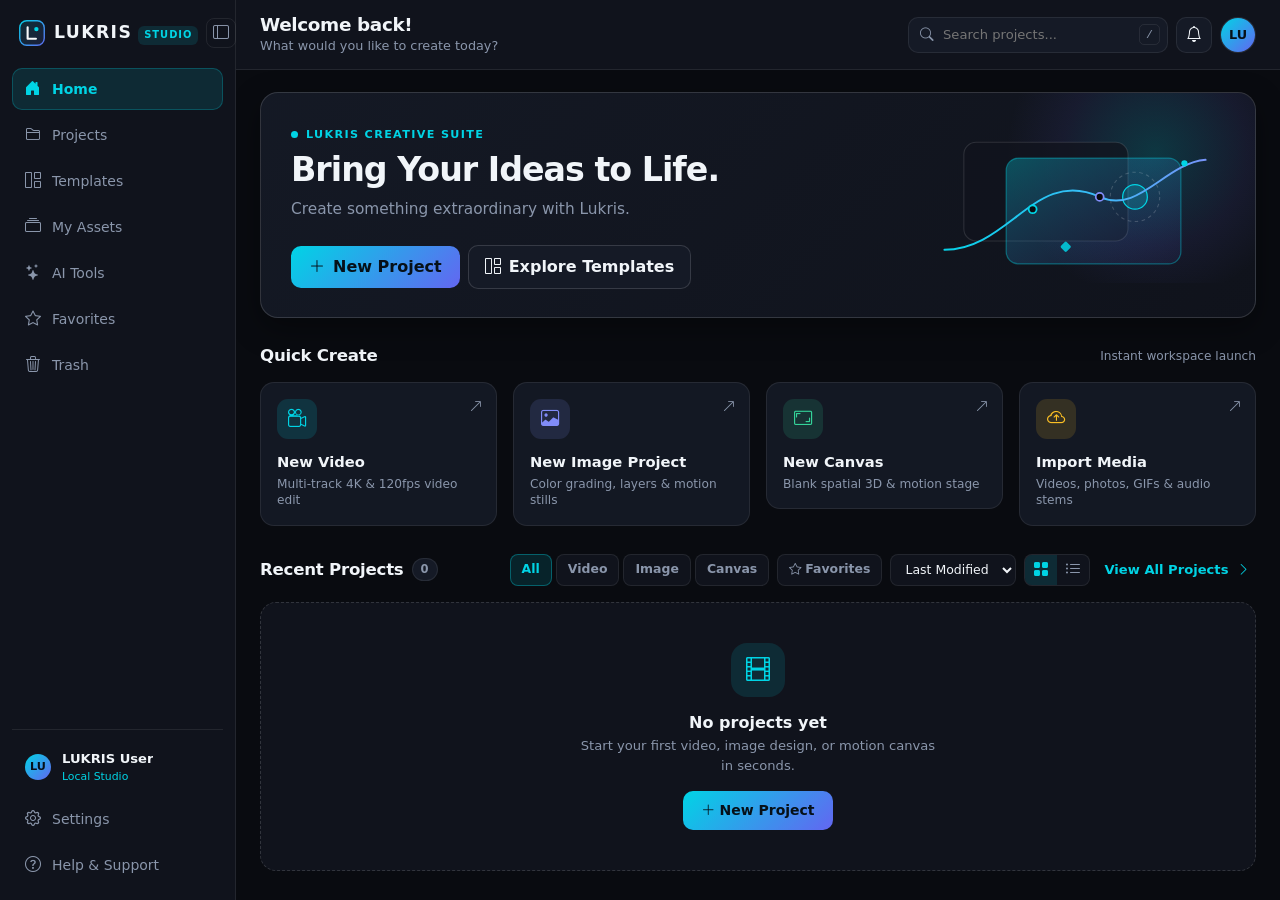
==== commit 26b2a8a2: "feat: overhaul project management and export engine - Update project schema to include metadata (typ" ====
--- a/app/src/main/assets/www/index.html
+++ b/app/src/main/assets/www/index.html
@@ -3,781 +3,218 @@
 <head>
   <meta charset="UTF-8" />
   <meta name="viewport" content="width=device-width, initial-scale=1.0, maximum-scale=1.0, user-scalable=no, viewport-fit=cover" />
-  <title>MotionFlow Studio</title>
+  <title>LUKRIS — Creative Studio Home</title>
   <link rel="stylesheet" href="./vendor/bootstrap.min.css" />
   <link rel="stylesheet" href="./vendor/bootstrap-icons.min.css" />
-  <link rel="stylesheet" href="./css/studio.css" />
+  <link rel="stylesheet" href="./css/lukris-home.css" />
 </head>
-<body class="mf-body d-flex flex-column overflow-hidden">
-
-  <!-- TOP TOOLBAR -->
-  <header class="mf-toolbar d-flex align-items-center justify-content-between gap-1 px-2 py-1 border-bottom border-secondary-subtle">
-    <div class="d-flex align-items-center gap-1 flex-grow-1 min-w-0 overflow-hidden">
-      <button id="btnProjects" class="btn btn-sm btn-dark mf-icon-btn flex-shrink-0" title="Projects" aria-label="Projects">
-        <i class="bi bi-folder2-open"></i>
-      </button>
-      <button id="btnRenameQuick" class="btn btn-sm btn-dark text-truncate mf-project-pill min-w-0" title="Project Name">
-        <span id="lblProjectName">Untitled Project</span>
-      </button>
-      <span id="badgeSaveState" class="mf-save-dot is-saved flex-shrink-0" role="status" title="Saved" aria-label="Saved"></span>
-    </div>
-
-    <div class="d-flex align-items-center gap-1 flex-shrink-0">
-      <button id="btnUndo" class="btn btn-sm btn-dark mf-icon-btn" title="Undo" aria-label="Undo" disabled>
-        <i class="bi bi-arrow-counterclockwise"></i>
-      </button>
-      <button id="btnRedo" class="btn btn-sm btn-dark mf-icon-btn" title="Redo" aria-label="Redo" disabled>
-        <i class="bi bi-arrow-clockwise"></i>
-      </button>
-      <button id="btnProjectSettings" class="btn btn-sm btn-dark mf-icon-btn" title="Project Settings" aria-label="Project Settings">
-        <i class="bi bi-gear-fill"></i>
-      </button>
-      <button id="btnQuickExportSpec" class="btn btn-sm btn-dark mf-res-pill" title="Export Resolution &amp; FPS">1080p·30</button>
-      <button id="btnOpenExport" class="btn btn-sm mf-btn-accent fw-semibold px-2 mf-export-btn">
-        <i class="bi bi-film me-1"></i>Export
-      </button>
-    </div>
-  </header>
-
-  <!-- PREVIEW VIEWPORT -->
-  <section class="mf-preview-section position-relative d-flex align-items-center justify-content-center flex-shrink-0">
-    <div id="previewStage" class="mf-preview-stage position-relative d-flex align-items-center justify-content-center">
-      <canvas id="previewCanvas" class="mf-preview-canvas"></canvas>
-      <canvas id="overlayCanvas" class="mf-overlay-canvas"></canvas>
-    </div>
-
-    <!-- Floating Preview HUD -->
-    <div class="mf-preview-hud-top position-absolute top-0 start-0 end-0 d-flex align-items-center justify-content-between gap-1 px-2 pt-1 pointer-none">
-      <span id="hudResFps" class="badge mf-hud-pill min-w-0 text-truncate">1280×720 · 30 FPS</span>
-      <div class="d-flex gap-1 flex-shrink-0 pointer-auto">
-        <button id="btnOpenTrackerQuick" class="btn btn-xs mf-hud-btn" title="Motion &amp; Camera Track" aria-label="Motion Tracker">
-          <i class="bi bi-crosshair me-1 text-warning"></i>Track
-        </button>
-        <button id="btnToggleGrid" class="btn btn-xs mf-hud-btn" title="Toggle Safe Grid" aria-label="Toggle Safe Grid">
-          <i class="bi bi-grid-3x3"></i>
-        </button>
-        <div class="btn-group btn-group-xs mf-mode-switch" role="group" aria-label="Preview Mode 2D / 3D">
-          <button id="btnPreviewMode2D" type="button" class="btn btn-xs mf-hud-btn active" title="Mode Preview Canvas 2D Biasa" aria-label="2D Canvas Mode">2D</button>
-          <button id="btnResetCameraQuick" type="button" class="btn btn-xs mf-hud-btn" title="Mode Preview 3D Viewport" aria-label="3D Viewport Mode">
-            <i class="bi bi-badge-3d me-1 text-info"></i>3D
-          </button>
-        </div>
-      </div>
-    </div>
-
-    <!-- Blender-Style 3D Viewport Mini-HUD -->
-    <div id="hud3DViewport" class="mf-3d-hud position-absolute bottom-0 start-0 end-0 d-none justify-content-between align-items-center gap-1 px-2 pb-1 pointer-none">
-      <div class="mf-3d-pill-bar d-flex align-items-center gap-1 flex-shrink-0 pointer-auto">
-        <button id="btn3DToolMove" class="btn btn-xs mf-hud-btn active" title="Move Gizmo (X/Y/Z)" aria-label="3D Move Tool">
-          <i class="bi bi-arrows-move"></i>
-        </button>
-        <button id="btn3DToolRotate" class="btn btn-xs mf-hud-btn" title="3D Rotate Gimbal" aria-label="3D Rotate Tool">
-          <i class="bi bi-arrow-repeat"></i>
-        </button>
-        <button id="btn3DToolScale" class="btn btn-xs mf-hud-btn" title="Scale Corners" aria-label="3D Scale Tool">
-          <i class="bi bi-bounding-box-circles"></i>
-        </button>
-        <button id="btn3DToolCam" class="btn btn-xs mf-hud-btn" title="Orbit Camera Only" aria-label="3D Camera Orbit">
-          <i class="bi bi-camera-video"></i>
-        </button>
-        <button id="btn3DAxisLock" class="btn btn-xs mf-hud-btn fw-bold" data-axis-lock="free" title="Kunci Sumbu Transformasi (Free / X / Y / Z)" aria-label="Axis Lock">Free</button>
-        <button id="btn3DViewToggle" class="btn btn-xs mf-hud-btn fw-semibold" title="Tukar Active Camera View vs Scene Orbit View" aria-label="Toggle Scene Orbit View">Cam</button>
-        <button id="btn3DSnapCam" class="btn btn-xs mf-hud-btn text-warning d-none fw-semibold" title="Snap Active Camera ke Scene View (Ctrl+Alt+0)" aria-label="Snap Active Camera to View">
-          <i class="bi bi-crosshair2"></i>
-        </button>
-      </div>
-      <span id="lbl3DHudReadout" class="badge mf-hud-pill text-info text-truncate min-w-0 mx-1">3D · 1F Orbit · 2F Zoom/Pan</span>
-      <div class="mf-3d-pill-bar d-flex align-items-center gap-1 flex-shrink-0 pointer-auto">
-        <button id="btn3DCamAutoRec" class="btn btn-xs mf-hud-btn text-danger" title="Auto-Record 3D Keyframes (OFF = wajib klik ◆ Keyframe setelah pindah 3D)" aria-label="Auto-Record 3D Camera">
-          <i class="bi bi-record-circle-fill"></i>
-        </button>
-        <button id="btn3DCamKf" class="btn btn-xs mf-hud-btn text-warning" title="Tambah / Hapus Keyframe Kamera 3D" aria-label="Keyframe 3D Camera">
-          <i class="bi bi-diamond-fill"></i>
-        </button>
-        <button id="btn3DCamSmoothPath" class="btn btn-xs mf-hud-btn text-info" title="Smooth Recorded 3D Camera Path" aria-label="Smooth 3D Camera Path">
-          <i class="bi bi-bezier2"></i>
-        </button>
-        <button id="btn3DCamReset" class="btn btn-xs mf-hud-btn" title="Reset 3D Camera" aria-label="Reset 3D Camera">
-          <i class="bi bi-arrow-counterclockwise"></i>
-        </button>
-        <button id="btn3DOpenSheet" class="btn btn-xs mf-hud-btn" title="Camera 3D Inspector" aria-label="Open Camera 3D Sheet">
-          <i class="bi bi-sliders2"></i>
-        </button>
-      </div>
-    </div>
-
-    <!-- Floating Color Picker HUD for CapCut-style Remove BG -->
-    <div id="chromaPickerHud" class="mf-chroma-picker-hud d-none align-items-center gap-2 pointer-auto">
-      <span id="chromaPickerSwatch" class="mf-chroma-hud-swatch" style="background:#00FF00;"></span>
-      <span id="chromaPickerHexLbl" class="small fw-semibold">#00FF00 · Tap/Drag Video</span>
-      <button id="btnChromaPickerDone" type="button" class="btn btn-xs btn-success fw-semibold px-2 py-0">Done</button>
-    </div>
-
-    <!-- Fullview 1-Screen Floating Controls -->
-    <div id="fullviewOverlayBar" class="mf-fullview-bar d-none align-items-center gap-2 pointer-auto">
-      <button id="btnFullviewPlayPause" type="button" class="btn btn-xs mf-hud-btn" title="Play / Pause" aria-label="Play or Pause Fullview">
-        <i id="iconFullviewPlayPause" class="bi bi-play-fill"></i>
-      </button>
-      <span id="lblFullviewTime" class="mf-fullview-time">00:00</span>
-      <span id="lblFullviewModeTag" class="badge bg-info bg-opacity-25 text-info" style="font-size:0.62rem;">Portrait</span>
-      <button id="btnExitFullview" type="button" class="btn btn-xs mf-hud-btn text-warning fw-semibold" title="Keluar Fullview" aria-label="Keluar Fullview">
-        <i class="bi bi-fullscreen-exit me-1"></i>Keluar
-      </button>
-    </div>
-  </section>
-
-  <!-- TRANSPORT & TIMELINE TOOLS BAR -->
-  <section class="mf-transport-bar d-flex align-items-center justify-content-between gap-1 px-2 py-1 border-top border-bottom border-secondary-subtle">
-    <div class="d-flex align-items-center gap-1 flex-shrink-0 mf-transport-group">
-      <button id="btnJumpStart" class="btn btn-sm btn-dark mf-icon-btn" title="Jump to Start" aria-label="Jump to Start">
-        <i class="bi bi-skip-start-fill"></i>
-      </button>
-      <button id="btnStepBack" class="btn btn-sm btn-dark mf-icon-btn" title="Previous Frame" aria-label="Previous Frame">
-        <i class="bi bi-chevron-left"></i>
-      </button>
-      <button id="btnPlayPause" class="btn btn-sm mf-play-btn" title="Play / Pause" aria-label="Play or Pause">
-        <i id="iconPlayPause" class="bi bi-play-fill"></i>
-      </button>
-      <button id="btnStepForward" class="btn btn-sm btn-dark mf-icon-btn" title="Next Frame" aria-label="Next Frame">
-        <i class="bi bi-chevron-right"></i>
-      </button>
-    </div>
-
-    <div class="text-center mf-timecode-wrap flex-shrink-0">
-      <div id="lblTimecode" class="mf-timecode">00:00:00:00</div>
-      <div id="lblFrameCounter" class="mf-frame-counter">F 0 / 300</div>
-    </div>
-
-    <div class="d-flex align-items-center gap-1 flex-shrink-0 mf-transport-group">
-      <div class="btn-group btn-group-sm mf-kf-nav-group" role="group" aria-label="Keyframe Navigation">
-        <button id="btnPrevKeyframe" class="btn btn-sm btn-dark mf-icon-btn mf-kf-step-btn" title="Keyframe Sebelumnya" aria-label="Previous Keyframe">
-          <i class="bi bi-caret-left-fill"></i>
-        </button>
-        <button id="btnQuickKeyframe" class="btn btn-sm btn-dark mf-icon-btn" title="Tambah / Hapus Keyframe" aria-label="Toggle Keyframe">
-          <i class="bi bi-diamond"></i>
-        </button>
-        <button id="btnNextKeyframe" class="btn btn-sm btn-dark mf-icon-btn mf-kf-step-btn" title="Keyframe Berikutnya" aria-label="Next Keyframe">
-          <i class="bi bi-caret-right-fill"></i>
-        </button>
-      </div>
-      <button id="btnSplitClip" class="btn btn-sm btn-dark mf-icon-btn" title="Split Clip at Playhead" aria-label="Split Clip">
-        <i class="bi bi-scissors"></i>
-      </button>
-      <button id="btnToggleSnap" class="btn btn-sm btn-dark mf-icon-btn active" title="Snap to Timeline" aria-label="Toggle Snap">
-        <i class="bi bi-magnet-fill"></i>
-      </button>
-      <button id="btnToggleRipple" class="btn btn-sm btn-dark mf-icon-btn active" title="Magnetic Main Track (Auto Close Gaps)" aria-label="Toggle Magnetic Main Track">
-        <i class="bi bi-link-45deg"></i>
-      </button>
-      <button id="btnZoomOut" class="btn btn-sm btn-dark mf-icon-btn" title="Zoom Out Timeline (-)" aria-label="Zoom Out">
-        <i class="bi bi-zoom-out"></i>
-      </button>
-      <button id="btnZoomFit" class="btn btn-sm btn-dark mf-icon-btn" title="Fullview 1 Layar (Auto Portrait / Landscape)" aria-label="Fullview 1 Layar">
-        <i id="iconFullviewBtn" class="bi bi-fullscreen"></i>
-      </button>
-      <button id="btnZoomIn" class="btn btn-sm btn-dark mf-icon-btn" title="Zoom In Timeline (+)" aria-label="Zoom In">
-        <i class="bi bi-zoom-in"></i>
-      </button>
-    </div>
-  </section>
-
-  <!-- MULTI-LAYER TIMELINE -->
-  <main class="mf-timeline-wrapper flex-grow-1 d-flex flex-column overflow-hidden position-relative">
-    <div id="timelineDragTooltip" class="mf-timeline-tooltip d-none"></div>
-    <div id="timelineKfBar" class="mf-kf-floating-bar d-none" role="toolbar" aria-label="Keyframe Controls"></div>
-    <div id="timelineBody" class="mf-timeline-body d-flex flex-grow-1 overflow-hidden">
-      <!-- Left Track Headers (Drag Handle + Wheel Button only) -->
-      <div class="mf-track-headers d-flex flex-column flex-shrink-0 border-end border-secondary-subtle">
-        <div class="mf-ruler-corner border-bottom border-secondary-subtle flex-shrink-0"></div>
-        <div id="trackHeadersList" class="mf-track-headers-list flex-grow-1 overflow-y-auto overflow-x-hidden"></div>
-      </div>
-
-      <!-- Right Scrollable Ruler + Lanes with Compositor-Synced Playhead -->
-      <div id="timelineViewport" class="mf-timeline-viewport flex-grow-1 position-relative overflow-hidden d-flex flex-column">
-        <div id="timelineScroll" class="mf-timeline-scroll flex-grow-1 position-relative overflow-auto">
-          <div id="timelineContent" class="mf-timeline-content position-relative">
-            <div id="rulerTrack" class="mf-ruler-track border-bottom border-secondary-subtle">
-              <canvas id="rulerCanvas" class="mf-ruler-canvas d-block"></canvas>
-            </div>
-            <div id="trackLanesList" class="mf-track-lanes-list position-relative"></div>
-            <div id="timelineSnapGuide" class="mf-snap-guide d-none">
-              <span class="mf-snap-guide-tag"></span>
-            </div>
-            <div id="playheadLine" class="mf-playhead-line" aria-hidden="true">
-              <div class="mf-playhead-head"></div>
-            </div>
-          </div>
-        </div>
-      </div>
-    </div>
-  </main>
-
-  <!-- CAPCUT-STYLE CONTEXTUAL BOTTOM TOOLBAR -->
-  <nav id="mfBottomNav" class="mf-bottom-nav border-top border-secondary-subtle flex-shrink-0">
-    <div id="bottomNavScroll" class="mf-nav-scroll d-flex align-items-center w-100 h-100 overflow-x-auto"></div>
-  </nav>
-
-  <!-- ================= BOTTOM SHEETS (OFFCANVAS) ================= -->
-
-  <!-- 1. PROJECTS SHEET -->
-  <div class="offcanvas offcanvas-bottom mf-sheet" tabindex="-1" id="sheetProjects">
-    <div class="offcanvas-header flex-wrap gap-2 py-2 border-bottom border-secondary-subtle">
-      <h6 class="offcanvas-title mb-0"><i class="bi bi-folder2-open me-2 text-info"></i>Projects</h6>
-      <div class="d-flex flex-wrap gap-1 ms-auto me-1">
-        <button id="btnCaptureCover" class="btn btn-xs btn-outline-warning px-2 py-1"><i class="bi bi-image me-1"></i>Cover</button>
-        <button id="btnNewProject" class="btn btn-xs mf-btn-accent px-2 py-1"><i class="bi bi-file-earmark-plus me-1"></i>New</button>
-        <button id="btnImportProjectJson" class="btn btn-xs btn-outline-light px-2 py-1"><i class="bi bi-upload me-1"></i>Import</button>
-        <button id="btnExportProjectJson" class="btn btn-xs btn-outline-info px-2 py-1"><i class="bi bi-download me-1"></i>Save</button>
-      </div>
-      <button type="button" class="btn-close flex-shrink-0" data-bs-dismiss="offcanvas" aria-label="Close"></button>
-    </div>
-    <div class="offcanvas-body py-2">
-      <div id="projectsList" class="row g-2"></div>
-    </div>
-  </div>
-
-  <!-- 2. MEDIA LIBRARY SHEET -->
-  <div class="offcanvas offcanvas-bottom mf-sheet" tabindex="-1" id="sheetMedia">
-    <div class="offcanvas-header flex-wrap gap-2 py-2 border-bottom border-secondary-subtle">
-      <h6 class="offcanvas-title mb-0"><i class="bi bi-collection-play me-2 text-info"></i>Media Library</h6>
-      <div class="d-flex flex-wrap gap-1 ms-auto me-1">
-        <button id="btnImportVisual" class="btn btn-xs mf-btn-accent px-2 py-1"><i class="bi bi-film me-1"></i>Video / Image / GIF</button>
-        <button id="btnImportAudio" class="btn btn-xs btn-outline-warning px-2 py-1"><i class="bi bi-music-note-beamed me-1"></i>Audio</button>
-      </div>
-      <button type="button" class="btn-close flex-shrink-0" data-bs-dismiss="offcanvas" aria-label="Close"></button>
-    </div>
-    <div class="offcanvas-body py-2">
-      <input id="fallbackFileInput" type="file" multiple accept="video/*,image/*,audio/*" class="d-none" />
-      <input id="coverImageFileInput" type="file" accept="image/*" class="d-none" />
-      <div id="mediaFilterBar" class="d-flex flex-wrap align-items-center justify-content-between gap-2 mb-2">
-        <div class="btn-group btn-group-sm" role="group" aria-label="Filter media">
-          <button type="button" class="btn btn-info text-dark fw-semibold" data-media-cat="all">All</button>
-          <button type="button" class="btn btn-dark border-secondary-subtle" data-media-cat="video">Video</button>
-          <button type="button" class="btn btn-dark border-secondary-subtle" data-media-cat="image">Photo</button>
-          <button type="button" class="btn btn-dark border-secondary-subtle" data-media-cat="audio">Audio</button>
-        </div>
-        <div class="d-flex align-items-center gap-2 ms-auto">
-          <span id="lblMediaCount" class="small text-secondary"></span>
-          <button id="btnCleanupStorage" type="button" class="btn btn-xs btn-outline-warning px-2 py-1" title="Hapus media yang tidak terpakai dan bersihkan cache RAM">
-            <i class="bi bi-stars me-1"></i>Bersihkan
-          </button>
-        </div>
-      </div>
-      <div id="lblStorageStats" class="small text-secondary mb-2" style="font-size:0.7rem;"></div>
-      <div id="mediaLibraryEmpty" class="text-center py-4 text-secondary">
-        <i class="bi bi-cloud-plus fs-2 d-block mb-2"></i>
-        <p class="mb-2 small">Import videos, photos, GIFs, or audio from your device.</p>
-      </div>
-      <div id="mediaLibraryGrid" class="row g-2"></div>
-    </div>
-  </div>
-
-  <!-- 3. ADD LAYER SHEET -->
-  <div class="offcanvas offcanvas-bottom mf-sheet mf-sheet-compact" tabindex="-1" id="sheetAddLayer">
-    <div class="offcanvas-header py-2 border-bottom border-secondary-subtle">
-      <h6 class="offcanvas-title mb-0"><i class="bi bi-plus-square me-2 text-info"></i>Add Layer to Timeline</h6>
-      <button type="button" class="btn-close" data-bs-dismiss="offcanvas" aria-label="Close"></button>
-    </div>
-    <div class="offcanvas-body py-3">
-      <div class="row g-2">
-        <div class="col-4 col-sm-2">
-          <button id="btnAddTextLayer" class="btn btn-dark border border-secondary-subtle w-100 py-3 d-flex flex-column align-items-center gap-1">
-            <i class="bi bi-fonts fs-4 text-info"></i><span class="small">Text</span>
-          </button>
-        </div>
-        <div class="col-4 col-sm-2">
-          <button id="btnAddShapeRect" class="btn btn-dark border border-secondary-subtle w-100 py-3 d-flex flex-column align-items-center gap-1">
-            <i class="bi bi-square fs-4 text-warning"></i><span class="small">Rectangle</span>
-          </button>
-        </div>
-        <div class="col-4 col-sm-2">
-          <button id="btnAddShapeCircle" class="btn btn-dark border border-secondary-subtle w-100 py-3 d-flex flex-column align-items-center gap-1">
-            <i class="bi bi-circle fs-4 text-warning"></i><span class="small">Circle</span>
-          </button>
-        </div>
-        <div class="col-4 col-sm-2">
-          <button id="btnAddShapeEllipse" class="btn btn-dark border border-secondary-subtle w-100 py-3 d-flex flex-column align-items-center gap-1">
-            <i class="bi bi-egg fs-4 text-warning"></i><span class="small">Ellipse</span>
-          </button>
-        </div>
-        <div class="col-4 col-sm-2">
-          <button id="btnAddShapeLine" class="btn btn-dark border border-secondary-subtle w-100 py-3 d-flex flex-column align-items-center gap-1">
-            <i class="bi bi-slash-lg fs-4 text-warning"></i><span class="small">Line</span>
-          </button>
-        </div>
-        <div class="col-4 col-sm-2">
-          <button id="btnAddGroupLayer" class="btn btn-dark border border-secondary-subtle w-100 py-3 d-flex flex-column align-items-center gap-1">
-            <i class="bi bi-collection fs-4 text-primary"></i><span class="small">Group</span>
-          </button>
-        </div>
-        <div class="col-4 col-sm-2">
-          <button id="btnAddAdjustmentLayer" class="btn btn-dark border border-secondary-subtle w-100 py-3 d-flex flex-column align-items-center gap-1">
-            <i class="bi bi-sliders2-vertical fs-4 text-warning"></i><span class="small">Adjustment FX</span>
-          </button>
-        </div>
-      </div>
-    </div>
-  </div>
-
-  <!-- 4. INSPECTOR / TRANSFORM SHEET -->
-  <div class="offcanvas offcanvas-bottom mf-sheet" tabindex="-1" id="sheetInspector">
-    <div class="offcanvas-header py-2 border-bottom border-secondary-subtle">
-      <h6 class="offcanvas-title mb-0"><i class="bi bi-bounding-box me-2 text-info"></i>Layer Transform &amp; Clip</h6>
-      <button type="button" class="btn-close" data-bs-dismiss="offcanvas" aria-label="Close"></button>
-    </div>
-    <div class="offcanvas-body py-2" id="inspectorBody"></div>
-  </div>
-
-  <!-- 5. ANIMATIONS & KEYFRAMES SHEET -->
-  <div class="offcanvas offcanvas-bottom mf-sheet" tabindex="-1" id="sheetKeyframes">
-    <div class="offcanvas-header py-2 border-bottom border-secondary-subtle">
-      <h6 class="offcanvas-title mb-0"><i class="bi bi-diamond-half me-2 text-info"></i>Animations &amp; Keyframes</h6>
-      <button type="button" class="btn-close" data-bs-dismiss="offcanvas" aria-label="Close"></button>
-    </div>
-    <div class="offcanvas-body py-2" id="keyframesBody"></div>
-  </div>
-
-  <!-- 6A. EDIT CLIP SHEET -->
-  <div class="offcanvas offcanvas-bottom mf-sheet" tabindex="-1" id="sheetEdit">
-    <div class="offcanvas-header py-2 border-bottom border-secondary-subtle">
-      <h6 class="offcanvas-title mb-0"><i class="bi bi-sliders me-2 text-info"></i>Edit Clip</h6>
-      <button type="button" class="btn-close" data-bs-dismiss="offcanvas" aria-label="Close"></button>
-    </div>
-    <div class="offcanvas-body py-2" id="editBody"></div>
-  </div>
-
-  <!-- 6B. FILTERS SHEET -->
-  <div class="offcanvas offcanvas-bottom mf-sheet" tabindex="-1" id="sheetFilters">
-    <div class="offcanvas-header py-2 border-bottom border-secondary-subtle">
-      <h6 class="offcanvas-title mb-0"><i class="bi bi-palette-fill me-2 text-success"></i>Filters</h6>
-      <button type="button" class="btn-close" data-bs-dismiss="offcanvas" aria-label="Close"></button>
-    </div>
-    <div class="offcanvas-body py-2" id="filtersBody"></div>
-  </div>
-
-  <!-- 6C. EFFECTS SHEET -->
-  <div class="offcanvas offcanvas-bottom mf-sheet" tabindex="-1" id="sheetEffects">
-    <div class="offcanvas-header py-2 border-bottom border-secondary-subtle">
-      <h6 class="offcanvas-title mb-0"><i class="bi bi-stars me-2 text-info"></i>Effects</h6>
-      <button type="button" class="btn-close" data-bs-dismiss="offcanvas" aria-label="Close"></button>
-    </div>
-    <div class="offcanvas-body py-2" id="effectsBody"></div>
-  </div>
-
-  <!-- 6D. 3D CAMERA SHEET -->
-  <div class="offcanvas offcanvas-bottom mf-sheet" tabindex="-1" id="sheetCamera">
-    <div class="offcanvas-header py-2 border-bottom border-secondary-subtle">
-      <h6 class="offcanvas-title mb-0"><i class="bi bi-badge-3d me-2 text-info"></i>3D Camera</h6>
-      <button type="button" class="btn-close" data-bs-dismiss="offcanvas" aria-label="Close"></button>
-    </div>
-    <div class="offcanvas-body py-2" id="cameraBody"></div>
-  </div>
-
-  <!-- 6E. ADJUST & CUTOUT SHEET -->
-  <div class="offcanvas offcanvas-bottom mf-sheet" tabindex="-1" id="sheetAdjust">
-    <div class="offcanvas-header py-2 border-bottom border-secondary-subtle">
-      <h6 class="offcanvas-title mb-0"><i class="bi bi-sliders2 me-2 text-warning"></i>Adjust &amp; Cutout</h6>
-      <button type="button" class="btn-close" data-bs-dismiss="offcanvas" aria-label="Close"></button>
-    </div>
-    <div class="offcanvas-body py-2" id="adjustBody"></div>
-  </div>
-
-  <!-- 6F. MASK, CROP & PIP SHEET -->
-  <div class="offcanvas offcanvas-bottom mf-sheet" tabindex="-1" id="sheetMask">
-    <div class="offcanvas-header py-2 border-bottom border-secondary-subtle">
-      <h6 class="offcanvas-title mb-0"><i class="bi bi-bounding-box-circles me-2 text-info"></i>Mask, Crop &amp; PIP</h6>
-      <button type="button" class="btn-close" data-bs-dismiss="offcanvas" aria-label="Close"></button>
-    </div>
-    <div class="offcanvas-body py-2" id="maskBody"></div>
-  </div>
-
-  <!-- 6G. 3D MOTION TRACKER SHEET -->
-  <div class="offcanvas offcanvas-bottom mf-sheet" tabindex="-1" id="sheetTracker">
-    <div class="offcanvas-header py-2 border-bottom border-secondary-subtle">
-      <h6 class="offcanvas-title mb-0"><i class="bi bi-crosshair me-2 text-warning"></i>3D Motion Tracker</h6>
-      <button type="button" class="btn-close" data-bs-dismiss="offcanvas" aria-label="Close"></button>
-    </div>
-    <div class="offcanvas-body py-2" id="trackerBody"></div>
-  </div>
-
-  <!-- 7. ASPECT RATIO & CANVAS BG QUICK SHEET -->
-  <div class="offcanvas offcanvas-bottom mf-sheet mf-sheet-compact" tabindex="-1" id="sheetRatio">
-    <div class="offcanvas-header py-2 border-bottom border-secondary-subtle">
-      <h6 class="offcanvas-title mb-0"><i class="bi bi-aspect-ratio me-2 text-info"></i>Canvas Ratio &amp; Background</h6>
-      <button type="button" class="btn-close" data-bs-dismiss="offcanvas" aria-label="Close"></button>
-    </div>
-    <div class="offcanvas-body py-2" id="ratioBody"></div>
-  </div>
-
-  <!-- 8. STICKERS & TEXT TEMPLATES SHEET -->
-  <div class="offcanvas offcanvas-bottom mf-sheet" tabindex="-1" id="sheetStickers">
-    <div class="offcanvas-header py-2 border-bottom border-secondary-subtle">
-      <h6 class="offcanvas-title mb-0"><i class="bi bi-emoji-smile me-2 text-warning"></i>Stickers &amp; Text Templates</h6>
-      <button type="button" class="btn-close" data-bs-dismiss="offcanvas" aria-label="Close"></button>
-    </div>
-    <div class="offcanvas-body py-2" id="stickersBody"></div>
-  </div>
-
-  <!-- 9. AUDIO HUB SHEET (SOUNDS / SFX / VOICEOVER / EXTRACT) -->
-  <div class="offcanvas offcanvas-bottom mf-sheet" tabindex="-1" id="sheetAudioTools">
-    <div class="offcanvas-header py-2 border-bottom border-secondary-subtle">
-      <h6 class="offcanvas-title mb-0"><i class="bi bi-music-note-beamed me-2 text-warning"></i>Audio, SFX &amp; Voiceover</h6>
-      <button type="button" class="btn-close" data-bs-dismiss="offcanvas" aria-label="Close"></button>
-    </div>
-    <div class="offcanvas-body py-2" id="audioToolsBody"></div>
-  </div>
-
-  <!-- 10. AUTO-EDIT TEMPLATES SHEET -->
-  <div class="offcanvas offcanvas-bottom mf-sheet" tabindex="-1" id="sheetTemplates">
-    <div class="offcanvas-header py-2 border-bottom border-secondary-subtle">
-      <h6 class="offcanvas-title mb-0"><i class="bi bi-magic me-2 text-info"></i>1-Tap Auto-Edit Templates</h6>
-      <button type="button" class="btn-close" data-bs-dismiss="offcanvas" aria-label="Close"></button>
-    </div>
-    <div class="offcanvas-body py-2" id="templatesBody"></div>
-  </div>
-
-  <!-- 11. TRANSITIONS SHEET -->
-  <div class="offcanvas offcanvas-bottom mf-sheet" tabindex="-1" id="sheetTransitions">
-    <div class="offcanvas-header py-2 border-bottom border-secondary-subtle">
-      <h6 class="offcanvas-title mb-0"><i class="bi bi-intersect me-2 text-info"></i>Transitions</h6>
-      <button type="button" class="btn-close" data-bs-dismiss="offcanvas" aria-label="Close"></button>
-    </div>
-    <div class="offcanvas-body py-2" id="transitionsBody"></div>
-  </div>
-
-  <!-- ================= MODALS ================= -->
-
-  <!-- BATCH CAPTIONS / LYRICS / SRT MODAL -->
-  <div class="modal fade" id="modalCaptions" tabindex="-1">
-    <div class="modal-dialog modal-dialog-centered">
-      <div class="modal-content bg-dark border-secondary-subtle">
-        <div class="modal-header py-2 border-secondary-subtle">
-          <h6 class="modal-title"><i class="bi bi-badge-cc me-2 text-info"></i>Captions &amp; .SRT Lyrics</h6>
-          <button type="button" class="btn-close" data-bs-dismiss="modal"></button>
-        </div>
-        <div class="modal-body">
-          <div class="d-flex flex-wrap justify-content-between align-items-center gap-2 mb-2">
-            <span class="small text-secondary">Paste .SRT timestamps, lyrics, or auto-generate synced captions</span>
-            <div class="d-flex gap-1">
-              <button id="btnAutoBeatCaptions" type="button" class="btn btn-xs btn-outline-warning py-1 px-2">
-                <i class="bi bi-stars me-1"></i>Auto Caption
-              </button>
-              <label class="btn btn-xs btn-outline-info py-1 px-2 mb-0" style="cursor:pointer;">
-                <i class="bi bi-file-earmark-text me-1"></i>Load .SRT
-                <input id="inpSrtFile" type="file" accept=".srt,.txt,.vtt" class="d-none" />
-              </label>
-            </div>
-          </div>
-          <textarea id="txtBatchCaptions" rows="6" class="form-control form-control-sm font-monospace mb-2" placeholder="1&#10;00:00:00,500 --> 00:00:02,500&#10;Welcome to MotionFlow&#10;&#10;Or plain lyric lines (1 line = 1 subtitle)"></textarea>
-          <div class="row g-2 align-items-center">
+<body>
+  <div class="lk-shell">
+    <!-- Left Sidebar (Desktop & Tablet Rail) -->
+    <aside id="lkSidebar" class="lk-sidebar" aria-label="Sidebar Navigation"></aside>
+
+    <!-- Main Workspace Column -->
+    <div class="lk-main-col">
+      <header id="lkTopHeader" class="lk-top-header"></header>
+
+      <main id="lkMainScroll" class="lk-main-scroll">
+        <div id="lkMainContent"></div>
+      </main>
+
+      <nav id="lkMobileBottomNav" class="lk-mobile-bottom-nav" aria-label="Compact Navigation"></nav>
+    </div>
+  </div>
+
+  <!-- Hidden Web Media Picker Fallback -->
+  <input id="inpLkWebImportMedia" type="file" multiple accept="video/*,image/*,audio/*" class="d-none" />
+
+  <!-- Mobile Slide-Over Navigation Drawer -->
+  <div class="offcanvas offcanvas-start lk-modal-content" tabindex="-1" id="lkMobileDrawer" style="width: 260px;">
+    <div id="lkMobileDrawerBody" class="h-100"></div>
+  </div>
+
+  <!-- New Project Modal -->
+  <div class="modal fade" id="modalLkNewProject" tabindex="-1" aria-hidden="true">
+    <div class="modal-dialog modal-dialog-centered">
+      <div class="modal-content lk-modal-content">
+        <div class="modal-header border-bottom lk-border-hairline">
+          <h6 class="modal-title fw-bold mb-0"><i class="bi bi-plus-circle me-2 text-info"></i>Create New Project</h6>
+          <button type="button" class="btn-close" data-bs-dismiss="modal" aria-label="Close"></button>
+        </div>
+        <div class="modal-body">
+          <div class="mb-3">
+            <label class="form-label lk-muted-xs" for="inpLkNewName">Project Name</label>
+            <input id="inpLkNewName" type="text" class="form-control form-control-sm lk-input" placeholder="Untitled Project" />
+          </div>
+          <div class="row g-2 mb-3">
             <div class="col-6">
-              <label class="form-label small text-secondary mb-0">Sec / Plain Line</label>
-              <input id="inpCaptionSecPerLine" type="number" min="0.5" max="10" step="0.5" value="2.0" class="form-control form-control-sm" />
+              <label class="form-label lk-muted-xs" for="selLkNewType">Project Type</label>
+              <select id="selLkNewType" class="form-select form-select-sm lk-input">
+                <option value="video">Video Project</option>
+                <option value="image">Image Project</option>
+                <option value="canvas">Motion Canvas</option>
+              </select>
             </div>
             <div class="col-6">
-              <label class="form-label small text-secondary mb-0">Caption Style</label>
-              <select id="selCaptionStyle" class="form-select form-select-sm">
-                <option value="minimalSub">Clean Subtitle Pill</option>
-                <option value="vlogTag">Vlog Yellow Tag</option>
-                <option value="neonTitle">Cyber Neon</option>
-                <option value="breakingNews">Breaking News</option>
-              </select>
-            </div>
-          </div>
-        </div>
-        <div class="modal-footer py-2 border-secondary-subtle">
-          <button type="button" class="btn btn-sm btn-secondary" data-bs-dismiss="modal">Cancel</button>
-          <button id="btnApplyBatchCaptions" type="button" class="btn btn-sm mf-btn-accent fw-semibold"><i class="bi bi-check-lg me-1"></i>Generate Captions</button>
-        </div>
-      </div>
-    </div>
-  </div>
-
-  <!-- DOODLE DRAW / CUTOUT BRUSH MODAL -->
-  <div class="modal fade" id="modalDraw" tabindex="-1">
-    <div class="modal-dialog modal-dialog-centered modal-lg">
-      <div class="modal-content bg-dark border-secondary-subtle">
-        <div class="modal-header py-2 border-secondary-subtle">
-          <h6 class="modal-title"><i id="drawModalIcon" class="bi bi-brush me-2 text-info"></i><span id="drawModalTitleText">Doodle / Brush Overlay</span></h6>
-          <button type="button" class="btn-close" data-bs-dismiss="modal"></button>
-        </div>
-        <div class="modal-body p-2">
-          <div class="d-flex flex-wrap align-items-center justify-content-between gap-2 mb-2">
-            <div class="d-flex align-items-center gap-1" id="drawColorsRow">
-              <button type="button" class="btn p-0 rounded-circle border border-light" style="width:24px;height:24px;background:#00E5FF;" data-draw-color="#00E5FF" aria-label="Cyan Brush"></button>
-              <button type="button" class="btn p-0 rounded-circle border border-secondary" style="width:24px;height:24px;background:#FFFFFF;" data-draw-color="#FFFFFF" aria-label="White Brush"></button>
-              <button type="button" class="btn p-0 rounded-circle border border-secondary" style="width:24px;height:24px;background:#FFEB3B;" data-draw-color="#FFEB3B" aria-label="Yellow Brush"></button>
-              <button type="button" class="btn p-0 rounded-circle border border-secondary" style="width:24px;height:24px;background:#FF4081;" data-draw-color="#FF4081" aria-label="Pink Brush"></button>
-              <button type="button" class="btn p-0 rounded-circle border border-secondary" style="width:24px;height:24px;background:#69F0AE;" data-draw-color="#69F0AE" aria-label="Green Brush"></button>
-              <input id="drawCustomColor" type="color" class="form-control form-control-color form-control-sm" style="width:34px;height:26px;" value="#00E5FF" />
-            </div>
-            <div id="drawCutoutHint" class="d-none small text-info fw-semibold">
-              Erase BG or toggle brush to Restore
-            </div>
-            <div class="d-flex align-items-center gap-2">
-              <span class="small text-secondary">Size</span>
-              <input id="drawBrushSize" type="range" min="2" max="52" value="14" class="form-range" style="width:92px;" />
-              <button id="btnDrawEraser" type="button" class="btn btn-xs btn-outline-light py-1 px-2" title="Eraser / Cut Alpha"><i class="bi bi-eraser"></i></button>
-              <button id="btnDrawUndo" type="button" class="btn btn-xs btn-outline-light py-1 px-2" title="Undo Stroke"><i class="bi bi-arrow-counterclockwise"></i></button>
-              <button id="btnDrawClear" type="button" class="btn btn-xs btn-outline-danger py-1 px-2">Reset</button>
-            </div>
-          </div>
-          <div class="mf-draw-stage rounded border border-secondary-subtle d-flex align-items-center justify-content-center">
-            <canvas id="drawPadCanvas"></canvas>
-          </div>
-        </div>
-        <div class="modal-footer py-2 border-secondary-subtle">
-          <button type="button" class="btn btn-sm btn-secondary" data-bs-dismiss="modal">Cancel</button>
-          <button id="btnSaveDrawLayer" type="button" class="btn btn-sm mf-btn-accent fw-semibold"><i class="bi bi-check-lg me-1"></i><span id="btnSaveDrawText">Add Doodle to Timeline</span></button>
-        </div>
-      </div>
-    </div>
-  </div>
-
-  <!-- PROJECT SETTINGS MODAL -->
-  <div class="modal fade" id="modalSettings" tabindex="-1">
-    <div class="modal-dialog modal-dialog-centered">
-      <div class="modal-content bg-dark border-secondary-subtle">
-        <div class="modal-header py-2 border-secondary-subtle">
-          <h6 class="modal-title"><i class="bi bi-gear-fill me-2 text-info"></i>Project Settings</h6>
-          <button type="button" class="btn-close" data-bs-dismiss="modal"></button>
-        </div>
-        <div class="modal-body">
-          <div class="mb-2">
-            <label class="form-label small text-secondary">Project Name</label>
-            <input id="inpProjectName" type="text" class="form-control form-control-sm" />
-          </div>
-          <div class="row g-2 mb-2">
-            <div class="col-6">
-              <label class="form-label small text-secondary">Aspect / Resolution</label>
-              <select id="selProjectRes" class="form-select form-select-sm">
+              <label class="form-label lk-muted-xs" for="selLkNewRes">Aspect &amp; Resolution</label>
+              <select id="selLkNewRes" class="form-select form-select-sm lk-input">
+                <option value="1920x1080">16:9 FHD (1920×1080)</option>
+                <option value="1080x1920">9:16 Reels (1080×1920)</option>
                 <option value="1280x720">16:9 HD (1280×720)</option>
-                <option value="1920x1080">16:9 FHD (1920×1080)</option>
-                <option value="720x1280">9:16 Vertical (720×1280)</option>
-                <option value="1080x1920">9:16 FHD Vertical (1080×1920)</option>
                 <option value="1080x1080">1:1 Square (1080×1080)</option>
                 <option value="1080x1350">4:5 Portrait (1080×1350)</option>
-                <option value="1080x1440">3:4 Classic (1080×1440)</option>
-                <option value="1440x1080">4:3 Standard (1440×1080)</option>
                 <option value="1920x816">2.35:1 Cinema (1920×816)</option>
               </select>
             </div>
-            <div class="col-6">
-              <label class="form-label small text-secondary">Frame Rate (FPS)</label>
-              <select id="selProjectFps" class="form-select form-select-sm">
-                <option value="24">24 FPS (Cinema)</option>
-                <option value="30">30 FPS (Standard)</option>
-                <option value="60">60 FPS (Smooth)</option>
+          </div>
+          <div class="row g-2">
+            <div class="col-4">
+              <label class="form-label lk-muted-xs" for="selLkNewFps">Frame Rate</label>
+              <select id="selLkNewFps" class="form-select form-select-sm lk-input">
+                <option value="24">24 FPS</option>
+                <option value="30" selected>30 FPS</option>
+                <option value="60">60 FPS</option>
+                <option value="120">120 FPS</option>
               </select>
             </div>
-          </div>
-          <div class="row g-2 mb-2">
-            <div class="col-6">
-              <label class="form-label small text-secondary">Duration (Seconds)</label>
-              <input id="inpProjectDuration" type="number" min="2" max="300" step="1" class="form-control form-control-sm" />
-            </div>
-            <div class="col-6">
-              <label class="form-label small text-secondary">Canvas Background</label>
-              <input id="inpProjectBg" type="color" class="form-control form-control-color form-control-sm w-100" value="#05070B" />
-            </div>
-          </div>
-          <div class="p-2 rounded bg-black bg-opacity-25 border border-secondary-subtle">
-            <div class="d-flex align-items-center justify-content-between py-1">
-              <label class="small mb-0" for="chkSettingRipple"><i class="bi bi-link-45deg me-1 text-info"></i>Magnetic Main Track (Auto Ripple Gaps)</label>
-              <div class="form-check form-switch m-0">
-                <input class="form-check-input" type="checkbox" id="chkSettingRipple" checked />
-              </div>
-            </div>
-            <div class="d-flex align-items-center justify-content-between py-1 border-top border-secondary-subtle">
-              <label class="small mb-0" for="chkSettingAutoColorMatch"><i class="bi bi-palette2 me-1 text-warning"></i>Auto-Match Color Palette on New Media</label>
-              <div class="form-check form-switch m-0">
-                <input class="form-check-input" type="checkbox" id="chkSettingAutoColorMatch" checked />
-              </div>
-            </div>
-            <div class="d-flex align-items-center justify-content-between gap-2 pt-2 mt-1 border-top border-secondary-subtle">
-              <label class="small mb-0" for="selProjectTheme"><i class="bi bi-circle-half me-1 text-info"></i>Tampilan Tema (Dark / Light)</label>
-              <div class="btn-group btn-group-sm" role="group" aria-label="Theme Mode">
-                <button type="button" id="btnThemeDark" class="btn btn-info text-dark fw-semibold px-2 py-1" data-theme-opt="dark"><i class="bi bi-moon-stars-fill me-1"></i>Dark</button>
-                <button type="button" id="btnThemeLight" class="btn btn-dark border-secondary-subtle px-2 py-1" data-theme-opt="light"><i class="bi bi-sun-fill me-1"></i>Light</button>
-              </div>
-              <input type="hidden" id="selProjectTheme" value="dark" />
-            </div>
-          </div>
-        </div>
-        <div class="modal-footer py-2 border-secondary-subtle">
-          <button type="button" class="btn btn-sm btn-secondary" data-bs-dismiss="modal">Cancel</button>
-          <button id="btnApplySettings" type="button" class="btn btn-sm mf-btn-accent">Apply Settings</button>
-        </div>
-      </div>
-    </div>
-  </div>
-
-  <!-- EXPORT MP4 SHEET / MODAL (CAPCUT STYLE) -->
-  <div class="modal fade" id="modalExport" tabindex="-1" data-bs-backdrop="static">
-    <div class="modal-dialog modal-dialog-centered mf-export-dialog">
-      <div class="modal-content mf-export-sheet border-secondary-subtle">
-        <div class="modal-header py-2 px-3 border-bottom border-secondary-subtle">
-          <div class="d-flex align-items-center gap-2">
-            <i class="bi bi-arrow-up-circle-fill text-info"></i>
-            <h6 class="modal-title mb-0 fw-bold">Export</h6>
-            <span class="badge rounded-pill mf-60fps-badge">Up to 60 FPS</span>
-          </div>
-          <button id="btnCloseExportX" type="button" class="btn-close" data-bs-dismiss="modal" aria-label="Close"></button>
-        </div>
-        <div class="modal-body p-3">
-          <div id="exportConfigPane">
-            <!-- Top Hero Cover + Live Size Summary -->
-            <div class="mf-export-hero d-flex align-items-center gap-2 mb-3">
-              <img id="imgExportPreviewThumb" class="mf-export-cover-thumb" alt="Export Cover Preview" />
-              <div class="min-w-0 flex-grow-1">
-                <input id="inpExportFileName" type="text" class="form-control form-control-sm mf-export-name-input mb-1" value="MotionFlow_Export.mp4" aria-label="Export File Name" />
-                <div id="lblExportEstimate" class="small text-secondary text-truncate">1080×1920 · 30 FPS · 5.0s</div>
-              </div>
-              <div class="text-end flex-shrink-0">
-                <div id="lblExportSizeBadge" class="mf-export-size-pill">~0.0 MB</div>
-                <div class="mf-export-size-sub">Est. MP4</div>
-              </div>
-            </div>
-
-            <!-- Hidden synced value holders -->
-            <input type="hidden" id="selExportRes" value="1080p" />
-            <input type="hidden" id="selExportFps" value="30" />
-            <input type="hidden" id="selExportQuality" value="high" />
-
-            <!-- CapCut Discrete Step Sliders -->
-            <div class="mf-export-sliders-card mb-2">
-              <!-- 1. Resolution -->
-              <div class="mf-export-slider-group">
-                <div class="d-flex justify-content-between align-items-baseline mb-1">
-                  <span class="mf-slider-label">Resolution</span>
-                  <div>
-                    <span id="lblExportResVal" class="mf-slider-val">1080p</span>
-                    <span id="lblExportResDims" class="mf-slider-sub ms-1">1080×1920</span>
-                  </div>
-                </div>
-                <input id="rngExportRes" type="range" min="0" max="3" step="1" value="2" class="mf-capcut-slider" aria-label="Export Resolution" />
-                <div class="mf-slider-ticks" id="ticksExportRes">
-                  <button type="button" class="mf-tick-btn" data-res-idx="0">480p</button>
-                  <button type="button" class="mf-tick-btn" data-res-idx="1">720p</button>
-                  <button type="button" class="mf-tick-btn active" data-res-idx="2">1080p</button>
-                  <button type="button" class="mf-tick-btn" id="optExport4k" data-res-idx="3">2K/4K</button>
-                </div>
-              </div>
-
-              <!-- 2. Frame rate (24 / 25 / 30 / 50 / 60 fps) -->
-              <div class="mf-export-slider-group">
-                <div class="d-flex justify-content-between align-items-baseline mb-1">
-                  <span class="mf-slider-label">Frame rate</span>
-                  <div>
-                    <span id="lblExportFpsVal" class="mf-slider-val">30fps</span>
-                    <span id="lblExportFpsHint" class="mf-slider-sub ms-1">Standard</span>
-                  </div>
-                </div>
-                <input id="rngExportFps" type="range" min="0" max="4" step="1" value="2" class="mf-capcut-slider" aria-label="Export Frame Rate" />
-                <div class="mf-slider-ticks" id="ticksExportFps">
-                  <button type="button" class="mf-tick-btn" data-fps-idx="0">24</button>
-                  <button type="button" class="mf-tick-btn" data-fps-idx="1">25</button>
-                  <button type="button" class="mf-tick-btn active" data-fps-idx="2">30</button>
-                  <button type="button" class="mf-tick-btn" data-fps-idx="3">50</button>
-                  <button type="button" class="mf-tick-btn" data-fps-idx="4">60</button>
-                </div>
-              </div>
-
-              <!-- 3. Code rate (Bitrate / Quality) -->
-              <div class="mf-export-slider-group mb-0">
-                <div class="d-flex justify-content-between align-items-baseline mb-1">
-                  <span class="mf-slider-label">Code rate</span>
-                  <div>
-                    <span id="lblExportBitrateVal" class="mf-slider-val">High</span>
-                    <span id="lblExportMbpsSub" class="mf-slider-sub ms-1">12 Mbps</span>
-                  </div>
-                </div>
-                <input id="rngExportQuality" type="range" min="0" max="3" step="1" value="2" class="mf-capcut-slider" aria-label="Export Code Rate" />
-                <div class="mf-slider-ticks" id="ticksExportQuality">
-                  <button type="button" class="mf-tick-btn" data-qual-idx="0">Low</button>
-                  <button type="button" class="mf-tick-btn" data-qual-idx="1">Rec.</button>
-                  <button type="button" class="mf-tick-btn active" data-qual-idx="2">High</button>
-                  <button type="button" class="mf-tick-btn" data-qual-idx="3">Ultra</button>
-                </div>
-              </div>
-            </div>
-
-            <!-- Options & Switches -->
-            <div class="mf-export-opts-card mb-2">
-              <div class="d-flex align-items-center justify-content-between py-1">
-                <label class="small mb-0" for="chkExportAudio"><i class="bi bi-volume-up me-1 text-warning"></i>Audio Track (AAC Stereo)</label>
-                <div class="form-check form-switch m-0">
-                  <input class="form-check-input" type="checkbox" id="chkExportAudio" checked />
-                </div>
-              </div>
-              <div class="d-flex align-items-center justify-content-between py-1 border-top border-secondary-subtle">
-                <label class="small mb-0" for="chkExportTrimTail"><i class="bi bi-scissors me-1 text-info"></i>Smart Trim Empty Tail</label>
-                <div class="form-check form-switch m-0">
-                  <input class="form-check-input" type="checkbox" id="chkExportTrimTail" checked />
-                </div>
-              </div>
-              <div class="d-flex align-items-center justify-content-between gap-2 pt-2 mt-1 border-top border-secondary-subtle">
-                <div class="min-w-0 flex-grow-1">
-                  <div class="small fw-semibold text-light d-flex align-items-center gap-1">
-                    <i class="bi bi-folder2-open text-info"></i>
-                    <span>Lokasi File Export</span>
-                  </div>
-                  <div id="lblExportLocation" class="text-secondary text-truncate" style="font-size:0.7rem;">Movies/MotionFlow Studio (Default)</div>
-                </div>
-                <div class="d-flex align-items-center gap-1 flex-shrink-0">
-                  <button id="btnPickExportLocation" type="button" class="btn btn-xs btn-outline-info py-1 px-2">Pilih Lokasi...</button>
-                  <button id="btnClearExportLocation" type="button" class="btn btn-xs btn-outline-secondary py-1 px-2 d-none" title="Reset ke folder default">Reset</button>
-                </div>
-              </div>
-            </div>
-            <div id="exportCapsHint" class="mf-export-caps-hint text-secondary"></div>
-          </div>
-
-          <div id="exportProgressPane" class="d-none text-center py-2">
-            <div class="mf-export-progress-cover-wrap mx-auto mb-2">
-              <img id="imgExportProgressThumb" class="mf-export-progress-cover" alt="Rendering Preview" />
-            </div>
-            <div id="lblExportPercent" class="fs-4 fw-bold text-info mb-1">0%</div>
-            <div id="lblExportStatus" class="small fw-semibold mb-2">Exporting video...</div>
-            <div class="progress mf-export-progress mb-2">
-              <div id="barExportProgress" class="progress-bar progress-bar-striped progress-bar-animated bg-info" style="width:0%"></div>
-            </div>
-            <div id="lblExportDetail" class="small text-secondary">Preparing encoder...</div>
-            <div class="small text-secondary opacity-75 mt-2">Keep MotionFlow open while rendering.</div>
-          </div>
-
-          <div id="exportDonePane" class="d-none text-center py-2">
-            <i class="bi bi-check-circle-fill text-success fs-1 d-block mb-2"></i>
-            <div class="fw-bold fs-6 mb-1">Ready to Share</div>
-            <div id="lblExportResultInfo" class="small text-secondary mb-3"></div>
-            <div class="d-flex flex-wrap justify-content-center gap-2">
-              <button id="btnOpenExported" class="btn btn-sm mf-btn-accent px-3 fw-semibold"><i class="bi bi-play-circle me-1"></i>Play Video</button>
-              <button id="btnSaveExportAs" class="btn btn-sm btn-outline-info px-3"><i class="bi bi-folder-symlink me-1"></i>Save As...</button>
-              <button id="btnShareExported" class="btn btn-sm btn-outline-light px-3"><i class="bi bi-share me-1"></i>Share</button>
-            </div>
-          </div>
-        </div>
-        <div class="modal-footer py-2 px-3 border-top border-secondary-subtle">
-          <button id="btnCancelExport" type="button" class="btn btn-sm btn-outline-danger w-100 d-none">Cancel Export</button>
-          <button id="btnStartExport" type="button" class="btn mf-btn-accent fw-bold w-100 py-2">
-            <i class="bi bi-arrow-up-circle-fill me-1"></i><span id="btnStartExportLabel">Export MP4</span>
-          </button>
-        </div>
-      </div>
-    </div>
-  </div>
-
-  <!-- TOAST CONTAINER -->
-  <div class="toast-container position-fixed top-0 start-50 translate-middle-x p-2" style="z-index: 2000;">
-    <div id="studioToast" class="toast align-items-center text-bg-dark border border-info-subtle" role="alert">
-      <div class="d-flex">
-        <div id="studioToastMsg" class="toast-body small"></div>
-        <button type="button" class="btn-close me-2 m-auto" data-bs-dismiss="toast"></button>
+            <div class="col-4">
+              <label class="form-label lk-muted-xs" for="inpLkNewDur">Duration (sec)</label>
+              <input id="inpLkNewDur" type="number" min="2" max="600" value="15" class="form-control form-control-sm lk-input" />
+            </div>
+            <div class="col-4">
+              <label class="form-label lk-muted-xs" for="inpLkNewFolder">Folder</label>
+              <input id="inpLkNewFolder" type="text" value="My Projects" class="form-control form-control-sm lk-input" />
+            </div>
+          </div>
+        </div>
+        <div class="modal-footer border-top lk-border-hairline">
+          <button type="button" id="btnLkCreateOnly" class="btn btn-sm lk-btn-secondary">Save to Dashboard</button>
+          <button type="button" id="btnLkCreateAndOpen" class="btn btn-sm lk-btn-primary">Create &amp; Open Studio</button>
+        </div>
+      </div>
+    </div>
+  </div>
+
+  <!-- Rename Modal -->
+  <div class="modal fade" id="modalLkRename" tabindex="-1" aria-hidden="true">
+    <div class="modal-dialog modal-dialog-centered modal-sm">
+      <div class="modal-content lk-modal-content">
+        <div class="modal-header border-bottom lk-border-hairline">
+          <h6 class="modal-title fw-bold mb-0">Rename Project</h6>
+          <button type="button" class="btn-close" data-bs-dismiss="modal" aria-label="Close"></button>
+        </div>
+        <div class="modal-body">
+          <label class="form-label lk-muted-xs" for="inpLkRenameName">Project Name</label>
+          <input id="inpLkRenameName" type="text" class="form-control form-control-sm lk-input" />
+        </div>
+        <div class="modal-footer border-top lk-border-hairline">
+          <button type="button" class="btn btn-sm lk-btn-secondary" data-bs-dismiss="modal">Cancel</button>
+          <button type="button" id="btnLkSaveRename" class="btn btn-sm lk-btn-primary">Save</button>
+        </div>
+      </div>
+    </div>
+  </div>
+
+  <!-- Delete Confirmation Modal -->
+  <div class="modal fade" id="modalLkConfirmDelete" tabindex="-1" aria-hidden="true">
+    <div class="modal-dialog modal-dialog-centered modal-sm">
+      <div class="modal-content lk-modal-content">
+        <div class="modal-header border-bottom lk-border-hairline">
+          <h6 id="lblLkConfirmTitle" class="modal-title fw-bold mb-0">Confirm Delete</h6>
+          <button type="button" class="btn-close" data-bs-dismiss="modal" aria-label="Close"></button>
+        </div>
+        <div class="modal-body">
+          <p id="lblLkConfirmMsg" class="small lk-muted-xs mb-0"></p>
+        </div>
+        <div class="modal-footer border-top lk-border-hairline">
+          <button type="button" class="btn btn-sm lk-btn-secondary" data-bs-dismiss="modal">Cancel</button>
+          <button type="button" id="btnLkConfirmDelete" class="btn btn-sm btn-danger">Delete</button>
+        </div>
+      </div>
+    </div>
+  </div>
+
+  <!-- Show in Folder Modal -->
+  <div class="modal fade" id="modalLkFolder" tabindex="-1" aria-hidden="true">
+    <div class="modal-dialog modal-dialog-centered">
+      <div class="modal-content lk-modal-content">
+        <div class="modal-header border-bottom lk-border-hairline">
+          <h6 class="modal-title fw-bold mb-0"><i class="bi bi-folder2-open me-2 text-info"></i>Project Location</h6>
+          <button type="button" class="btn-close" data-bs-dismiss="modal" aria-label="Close"></button>
+        </div>
+        <div class="modal-body" id="lkFolderModalBody"></div>
+        <div class="modal-footer border-top lk-border-hairline">
+          <button type="button" id="btnLkCopyFolderPath" class="btn btn-sm lk-btn-secondary">Copy Path</button>
+          <button type="button" id="btnLkOpenFromFolder" class="btn btn-sm lk-btn-primary">Open in Studio</button>
+        </div>
+      </div>
+    </div>
+  </div>
+
+  <!-- Settings & Performance Modal -->
+  <div class="modal fade" id="modalLkSettings" tabindex="-1" aria-hidden="true">
+    <div class="modal-dialog modal-dialog-centered modal-lg">
+      <div class="modal-content lk-modal-content">
+        <div class="modal-header border-bottom lk-border-hairline">
+          <h6 class="modal-title fw-bold mb-0"><i class="bi bi-gear-fill me-2 text-info"></i>Settings &amp; Performance</h6>
+          <button type="button" class="btn-close" data-bs-dismiss="modal" aria-label="Close"></button>
+        </div>
+        <div class="modal-body" id="lkSettingsModalBody"></div>
+      </div>
+    </div>
+  </div>
+
+  <!-- Modular AI Tool Modal -->
+  <div class="modal fade" id="modalLkAiTool" tabindex="-1" aria-hidden="true">
+    <div class="modal-dialog modal-dialog-centered">
+      <div class="modal-content lk-modal-content">
+        <div class="modal-header border-bottom lk-border-hairline">
+          <h6 id="lblLkAiToolTitle" class="modal-title fw-bold mb-0">AI Tool</h6>
+          <button type="button" class="btn-close" data-bs-dismiss="modal" aria-label="Close"></button>
+        </div>
+        <div class="modal-body" id="lkAiToolModalBody"></div>
+      </div>
+    </div>
+  </div>
+
+  <!-- Help & Support Modal -->
+  <div class="modal fade" id="modalLkHelp" tabindex="-1" aria-hidden="true">
+    <div class="modal-dialog modal-dialog-centered">
+      <div class="modal-content lk-modal-content">
+        <div class="modal-header border-bottom lk-border-hairline">
+          <h6 class="modal-title fw-bold mb-0"><i class="bi bi-question-circle me-2 text-info"></i>Help &amp; Support</h6>
+          <button type="button" class="btn-close" data-bs-dismiss="modal" aria-label="Close"></button>
+        </div>
+        <div class="modal-body">
+          <div class="lk-info-box mb-3">
+            <div class="small fw-semibold mb-1">LUKRIS Studio Architecture</div>
+            <div class="lk-muted-xs">This Home Dashboard runs exclusively on Core Engine, Project Manager, and Asset Metadata Manager. Heavy video/audio/rendering engines load only when you open a project.</div>
+          </div>
+          <div class="lk-info-box">
+            <div class="small fw-semibold mb-2">Quick Shortcuts</div>
+            <div class="d-flex justify-content-between lk-muted-xs mb-1"><span>Focus Search</span><kbd>/</kbd></div>
+            <div class="d-flex justify-content-between lk-muted-xs"><span>New Project</span><kbd>Ctrl / ⌘ + N</kbd></div>
+          </div>
+        </div>
+        <div class="modal-footer border-top lk-border-hairline">
+          <button type="button" class="btn btn-sm lk-btn-primary" data-bs-dismiss="modal">Got it</button>
+        </div>
+      </div>
+    </div>
+  </div>
+
+  <!-- Toast Container -->
+  <div class="toast-container position-fixed bottom-0 end-0 p-3" style="z-index: 2100;">
+    <div id="lukrisToast" class="toast lk-modal-content align-items-center" role="alert">
+      <div class="d-flex align-items-center px-3 py-2">
+        <i id="lukrisToastIcon" class="bi bi-info-circle-fill text-info me-2"></i>
+        <div id="lukrisToastMsg" class="small flex-grow-1"></div>
+        <button type="button" class="btn-close ms-2" data-bs-dismiss="toast" aria-label="Close"></button>
       </div>
     </div>
   </div>
 
   <script src="./vendor/bootstrap.bundle.min.js"></script>
-  <script type="module" src="./js/app.js"></script>
+  <script type="module" src="./js/home/homeModule.js"></script>
 </body>
 </html>
--- a/app/src/main/assets/www/css/lukris-home.css
+++ b/app/src/main/assets/www/css/lukris-home.css
@@ -0,0 +1,1188 @@
+:root {
+  --lk-bg: #090b10;
+  --lk-surface: #10131c;
+  --lk-surface-2: #151a26;
+  --lk-card: #131823;
+  --lk-card-hover: #19202e;
+  --lk-border: rgba(255, 255, 255, 0.08);
+  --lk-border-strong: rgba(255, 255, 255, 0.14);
+  --lk-text: #f1f5f9;
+  --lk-muted: #8a96ab;
+  --lk-accent: #00d4e5;
+  --lk-accent-2: #6366f1;
+  --lk-accent-soft: rgba(0, 212, 229, 0.12);
+  --lk-shadow: 0 10px 30px rgba(0, 0, 0, 0.36);
+  --lk-radius: 14px;
+  --lk-sidebar-w: 236px;
+}
+
+html[data-lk-accent="indigo"] {
+  --lk-accent: #818cf8;
+  --lk-accent-2: #a855f7;
+  --lk-accent-soft: rgba(129, 140, 248, 0.14);
+}
+
+html[data-lk-accent="emerald"] {
+  --lk-accent: #10b981;
+  --lk-accent-2: #06b6d4;
+  --lk-accent-soft: rgba(16, 185, 129, 0.14);
+}
+
+html.lk-theme-light {
+  --lk-bg: #f4f6fa;
+  --lk-surface: #ffffff;
+  --lk-surface-2: #eef2f8;
+  --lk-card: #ffffff;
+  --lk-card-hover: #f8fafd;
+  --lk-border: rgba(15, 23, 42, 0.09);
+  --lk-border-strong: rgba(15, 23, 42, 0.16);
+  --lk-text: #0f172a;
+  --lk-muted: #64748b;
+  --lk-shadow: 0 8px 24px rgba(15, 23, 42, 0.08);
+}
+
+* {
+  box-sizing: border-box;
+}
+
+html, body {
+  height: 100%;
+  width: 100%;
+  margin: 0;
+  padding: 0;
+  background-color: var(--lk-bg);
+  color: var(--lk-text);
+  font-family: "Inter", system-ui, -apple-system, "Segoe UI", Roboto, sans-serif;
+  -webkit-font-smoothing: antialiased;
+  overflow: hidden;
+}
+
+.lk-shell {
+  display: flex;
+  height: 100%;
+  width: 100%;
+  overflow: hidden;
+}
+
+/* SIDEBAR */
+.lk-sidebar {
+  width: var(--lk-sidebar-w);
+  flex-shrink: 0;
+  background: var(--lk-surface);
+  border-right: 1px solid var(--lk-border);
+  transition: width 0.2s ease;
+  z-index: 20;
+}
+
+body.lk-sidebar-collapsed .lk-sidebar {
+  width: 74px;
+}
+
+body.lk-sidebar-collapsed .lk-brand-text-wrap,
+body.lk-sidebar-collapsed .lk-nav-label,
+body.lk-sidebar-collapsed .lk-nav-badge {
+  display: none !important;
+}
+
+body.lk-sidebar-collapsed .lk-nav-item {
+  justify-content: center;
+  padding: 10px;
+}
+
+.lk-sidebar-inner {
+  padding: 14px 12px;
+  gap: 12px;
+}
+
+.lk-brand-row {
+  padding: 4px 6px 8px;
+}
+
+.lk-brand-btn {
+  color: var(--lk-text);
+}
+
+.lk-brand-text-wrap {
+  display: flex;
+  align-items: baseline;
+  gap: 6px;
+}
+
+.lk-brand-name {
+  font-size: 1.08rem;
+  font-weight: 800;
+  letter-spacing: 0.08em;
+  color: var(--lk-text);
+}
+
+.lk-brand-tag {
+  font-size: 0.62rem;
+  font-weight: 700;
+  letter-spacing: 0.1em;
+  padding: 2px 6px;
+  border-radius: 6px;
+  background: var(--lk-accent-soft);
+  color: var(--lk-accent);
+}
+
+.lk-collapse-btn {
+  width: 30px;
+  height: 30px;
+  border-radius: 8px;
+  border: 1px solid var(--lk-border);
+  background: transparent;
+  color: var(--lk-muted);
+  display: inline-flex;
+  align-items: center;
+  justify-content: center;
+  transition: color 0.15s ease, background 0.15s ease;
+}
+
+.lk-collapse-btn:hover {
+  color: var(--lk-text);
+  background: var(--lk-surface-2);
+}
+
+.lk-nav-list {
+  display: flex;
+  flex-direction: column;
+  gap: 4px;
+}
+
+.lk-nav-item {
+  display: flex;
+  align-items: center;
+  gap: 11px;
+  width: 100%;
+  min-height: 40px;
+  padding: 8px 12px;
+  border: 1px solid transparent;
+  border-radius: 10px;
+  background: transparent;
+  color: var(--lk-muted);
+  font-size: 0.875rem;
+  font-weight: 500;
+  text-align: left;
+  transition: background 0.16s ease, color 0.16s ease, border-color 0.16s ease;
+}
+
+.lk-nav-item:hover {
+  background: var(--lk-surface-2);
+  color: var(--lk-text);
+}
+
+.lk-nav-item.active {
+  background: var(--lk-accent-soft);
+  color: var(--lk-accent);
+  border-color: rgba(0, 212, 229, 0.24);
+  font-weight: 600;
+}
+
+.lk-nav-icon {
+  font-size: 1rem;
+  flex-shrink: 0;
+}
+
+.lk-nav-badge {
+  margin-left: auto;
+  font-size: 0.7rem;
+  font-weight: 600;
+  padding: 1px 7px;
+  border-radius: 999px;
+  background: var(--lk-surface-2);
+  color: var(--lk-muted);
+  border: 1px solid var(--lk-border);
+}
+
+.lk-sidebar-footer {
+  display: flex;
+  flex-direction: column;
+  gap: 4px;
+  padding-top: 10px;
+  border-top: 1px solid var(--lk-border);
+}
+
+.lk-profile-meta {
+  display: flex;
+  flex-direction: column;
+  min-width: 0;
+}
+
+.lk-profile-name {
+  font-size: 0.82rem;
+  font-weight: 600;
+  color: var(--lk-text);
+  white-space: nowrap;
+  overflow: hidden;
+  text-overflow: ellipsis;
+}
+
+.lk-profile-plan {
+  font-size: 0.68rem;
+  color: var(--lk-accent);
+}
+
+/* AVATARS */
+.lk-avatar-xs,
+.lk-avatar-sm,
+.lk-avatar-lg {
+  display: inline-flex;
+  align-items: center;
+  justify-content: center;
+  border-radius: 999px;
+  font-weight: 700;
+  color: #061018;
+  background: linear-gradient(135deg, var(--lk-avatar-bg, var(--lk-accent)), var(--lk-accent-2));
+  flex-shrink: 0;
+}
+
+.lk-avatar-xs { width: 26px; height: 26px; font-size: 0.7rem; }
+.lk-avatar-sm { width: 34px; height: 34px; font-size: 0.8rem; }
+.lk-avatar-lg { width: 48px; height: 48px; font-size: 1rem; }
+
+/* MAIN WORKSPACE */
+.lk-main-col {
+  flex: 1 1 auto;
+  min-width: 0;
+  display: flex;
+  flex-direction: column;
+  height: 100%;
+  overflow: hidden;
+}
+
+.lk-top-header {
+  padding: 14px 24px;
+  background: var(--lk-surface);
+  border-bottom: 1px solid var(--lk-border);
+  flex-shrink: 0;
+}
+
+.lk-greeting {
+  font-size: 1.15rem;
+  font-weight: 700;
+  letter-spacing: -0.02em;
+}
+
+.lk-subtitle {
+  font-size: 0.8rem;
+  color: var(--lk-muted);
+}
+
+.lk-search-wrap {
+  position: relative;
+  display: flex;
+  align-items: center;
+  width: 260px;
+  max-width: 44vw;
+}
+
+.lk-search-icon {
+  position: absolute;
+  left: 12px;
+  color: var(--lk-muted);
+  font-size: 0.85rem;
+  pointer-events: none;
+}
+
+.lk-search-input {
+  width: 100%;
+  height: 36px;
+  padding: 0 34px 0 34px;
+  border-radius: 10px;
+  border: 1px solid var(--lk-border);
+  background: var(--lk-surface-2);
+  color: var(--lk-text);
+  font-size: 0.82rem;
+  outline: none;
+  transition: border-color 0.16s ease, box-shadow 0.16s ease;
+}
+
+.lk-search-input:focus {
+  border-color: var(--lk-accent);
+  box-shadow: 0 0 0 3px var(--lk-accent-soft);
+}
+
+.lk-search-clear,
+.lk-search-kbd {
+  position: absolute;
+  right: 8px;
+  border: none;
+  background: transparent;
+  color: var(--lk-muted);
+  font-size: 0.72rem;
+}
+
+.lk-search-kbd {
+  padding: 1px 6px;
+  border-radius: 5px;
+  border: 1px solid var(--lk-border);
+}
+
+.lk-icon-pill,
+.lk-avatar-btn {
+  width: 36px;
+  height: 36px;
+  border-radius: 10px;
+  border: 1px solid var(--lk-border);
+  background: var(--lk-surface-2);
+  color: var(--lk-text);
+  display: inline-flex;
+  align-items: center;
+  justify-content: center;
+  padding: 0;
+  transition: border-color 0.15s ease, background 0.15s ease;
+}
+
+.lk-avatar-btn {
+  border-radius: 999px;
+}
+
+.lk-icon-pill:hover,
+.lk-avatar-btn:hover {
+  border-color: var(--lk-border-strong);
+  background: var(--lk-card-hover);
+}
+
+.lk-notif-dot {
+  position: absolute;
+  top: 7px;
+  right: 8px;
+  width: 7px;
+  height: 7px;
+  border-radius: 50%;
+  background: var(--lk-accent);
+  box-shadow: 0 0 0 2px var(--lk-surface-2);
+}
+
+.lk-main-scroll {
+  flex: 1 1 auto;
+  overflow-y: auto;
+  overflow-x: hidden;
+  padding: 22px 24px 36px;
+}
+
+.lk-page-stack {
+  max-width: 1360px;
+  margin: 0 auto;
+  display: flex;
+  flex-direction: column;
+  gap: 28px;
+}
+
+/* HERO */
+.lk-hero-card {
+  position: relative;
+  overflow: hidden;
+  padding: 28px 30px;
+  border-radius: 18px;
+  background: linear-gradient(135deg, rgba(21, 26, 38, 0.96), rgba(16, 19, 28, 0.98));
+  border: 1px solid var(--lk-border-strong);
+  box-shadow: var(--lk-shadow);
+}
+
+html.lk-theme-light .lk-hero-card {
+  background: linear-gradient(135deg, #ffffff, #eef4fc);
+}
+
+.lk-hero-glow {
+  position: absolute;
+  top: -70px;
+  right: -60px;
+  width: 320px;
+  height: 260px;
+  background: radial-gradient(circle, rgba(0, 212, 229, 0.18), rgba(99, 102, 241, 0.08) 45%, transparent 72%);
+  pointer-events: none;
+}
+
+.lk-hero-eyebrow {
+  display: inline-flex;
+  align-items: center;
+  gap: 8px;
+  font-size: 0.7rem;
+  font-weight: 700;
+  letter-spacing: 0.12em;
+  color: var(--lk-accent);
+}
+
+.lk-eyebrow-dot {
+  width: 7px;
+  height: 7px;
+  border-radius: 50%;
+  background: var(--lk-accent);
+}
+
+.lk-hero-title {
+  font-size: clamp(1.55rem, 2.6vw, 2.2rem);
+  font-weight: 800;
+  letter-spacing: -0.03em;
+  line-height: 1.15;
+}
+
+.lk-hero-subtitle {
+  font-size: 0.96rem;
+  color: var(--lk-muted);
+}
+
+.lk-hero-svg {
+  width: 100%;
+  max-width: 320px;
+  height: auto;
+}
+
+/* BUTTONS */
+.lk-btn-primary {
+  background: linear-gradient(135deg, var(--lk-accent), var(--lk-accent-2));
+  color: #061018;
+  font-weight: 700;
+  border: none;
+  border-radius: 10px;
+  padding: 9px 18px;
+  transition: transform 0.15s ease, filter 0.15s ease;
+}
+
+.lk-btn-primary:hover {
+  filter: brightness(1.08);
+  transform: translateY(-1px);
+  color: #061018;
+}
+
+.lk-btn-secondary {
+  background: var(--lk-surface-2);
+  color: var(--lk-text);
+  font-weight: 600;
+  border: 1px solid var(--lk-border-strong);
+  border-radius: 10px;
+  padding: 9px 16px;
+  transition: background 0.15s ease, border-color 0.15s ease;
+}
+
+.lk-btn-secondary:hover {
+  background: var(--lk-card-hover);
+  border-color: var(--lk-accent);
+  color: var(--lk-text);
+}
+
+.lk-link-btn {
+  border: none;
+  background: transparent;
+  color: var(--lk-accent);
+  font-size: 0.82rem;
+  font-weight: 600;
+  padding: 4px 6px;
+}
+
+.lk-link-btn:hover {
+  text-decoration: underline;
+}
+
+/* SECTION HEADERS */
+.lk-section-title {
+  font-size: 1.04rem;
+  font-weight: 700;
+  letter-spacing: -0.015em;
+}
+
+.lk-section-hint {
+  font-size: 0.76rem;
+  color: var(--lk-muted);
+}
+
+.lk-count-pill {
+  font-size: 0.72rem;
+  font-weight: 700;
+  padding: 2px 8px;
+  border-radius: 999px;
+  background: var(--lk-surface-2);
+  border: 1px solid var(--lk-border);
+  color: var(--lk-muted);
+}
+
+/* QUICK CREATE */
+.lk-quick-card {
+  position: relative;
+  padding: 16px;
+  border-radius: var(--lk-radius);
+  background: var(--lk-card);
+  border: 1px solid var(--lk-border);
+  color: var(--lk-text);
+  transition: transform 0.18s ease, border-color 0.18s ease, background 0.18s ease;
+}
+
+.lk-quick-card:hover {
+  transform: translateY(-3px);
+  background: var(--lk-card-hover);
+  border-color: var(--lk-card-accent, var(--lk-accent));
+}
+
+.lk-quick-icon-wrap {
+  width: 40px;
+  height: 40px;
+  border-radius: 11px;
+  display: inline-flex;
+  align-items: center;
+  justify-content: center;
+  font-size: 1.15rem;
+  margin-bottom: 12px;
+  color: var(--lk-card-accent, var(--lk-accent));
+  background: color-mix(in srgb, var(--lk-card-accent, var(--lk-accent)) 14%, transparent);
+}
+
+.lk-quick-title {
+  font-size: 0.92rem;
+  font-weight: 700;
+  margin-bottom: 3px;
+}
+
+.lk-quick-desc {
+  font-size: 0.76rem;
+  color: var(--lk-muted);
+  line-height: 1.35;
+}
+
+.lk-quick-arrow {
+  position: absolute;
+  top: 14px;
+  right: 14px;
+  color: var(--lk-muted);
+  font-size: 0.82rem;
+  transition: transform 0.18s ease, color 0.18s ease;
+}
+
+.lk-quick-card:hover .lk-quick-arrow {
+  transform: translate(2px, -2px);
+  color: var(--lk-card-accent, var(--lk-accent));
+}
+
+/* PROJECT CONTROLS & CARDS */
+.lk-chip-btn {
+  height: 32px;
+  padding: 0 11px;
+  border-radius: 8px;
+  border: 1px solid var(--lk-border);
+  background: var(--lk-surface);
+  color: var(--lk-muted);
+  font-size: 0.78rem;
+  font-weight: 600;
+  transition: all 0.15s ease;
+}
+
+.lk-chip-btn:hover {
+  color: var(--lk-text);
+  border-color: var(--lk-border-strong);
+}
+
+.lk-chip-btn.active {
+  background: var(--lk-accent-soft);
+  color: var(--lk-accent);
+  border-color: rgba(0, 212, 229, 0.35);
+}
+
+.lk-chip-btn.active.is-fav {
+  color: #fbbf24;
+  background: rgba(251, 191, 36, 0.14);
+  border-color: rgba(251, 191, 36, 0.35);
+}
+
+.lk-select-sm {
+  height: 32px;
+  padding: 0 10px;
+  border-radius: 8px;
+  border: 1px solid var(--lk-border);
+  background: var(--lk-surface);
+  color: var(--lk-text);
+  font-size: 0.78rem;
+  font-weight: 500;
+}
+
+.lk-view-switch {
+  display: inline-flex;
+  border-radius: 8px;
+  border: 1px solid var(--lk-border);
+  overflow: hidden;
+  background: var(--lk-surface);
+}
+
+.lk-view-btn {
+  width: 32px;
+  height: 30px;
+  border: none;
+  background: transparent;
+  color: var(--lk-muted);
+  display: inline-flex;
+  align-items: center;
+  justify-content: center;
+}
+
+.lk-view-btn.active {
+  background: var(--lk-accent-soft);
+  color: var(--lk-accent);
+}
+
+.lk-project-card {
+  border-radius: var(--lk-radius);
+  background: var(--lk-card);
+  border: 1px solid var(--lk-border);
+  overflow: hidden;
+  transition: transform 0.18s ease, border-color 0.18s ease, box-shadow 0.18s ease;
+}
+
+.lk-project-card:hover {
+  transform: translateY(-2px);
+  border-color: var(--lk-border-strong);
+  box-shadow: var(--lk-shadow);
+}
+
+.lk-project-thumb-wrap {
+  position: relative;
+  aspect-ratio: 16 / 9;
+  background: #0b0e15;
+  overflow: hidden;
+  cursor: pointer;
+}
+
+.lk-project-thumb {
+  width: 100%;
+  height: 100%;
+  object-fit: cover;
+  display: block;
+  transition: opacity 0.2s ease, transform 0.25s ease;
+}
+
+.lk-project-thumb.is-lazy {
+  opacity: 0.1;
+}
+
+.lk-project-card:hover .lk-project-thumb {
+  transform: scale(1.03);
+}
+
+.lk-project-thumb-fallback {
+  width: 100%;
+  height: 100%;
+  display: flex;
+  align-items: center;
+  justify-content: center;
+  font-size: 1.8rem;
+  color: var(--lk-muted);
+}
+
+.lk-thumb-badge-type,
+.lk-thumb-badge-dur {
+  position: absolute;
+  bottom: 8px;
+  font-size: 0.68rem;
+  font-weight: 700;
+  padding: 2px 7px;
+  border-radius: 6px;
+  background: rgba(9, 11, 16, 0.78);
+  color: #f8fafc;
+  backdrop-filter: blur(6px);
+}
+
+.lk-thumb-badge-type { left: 8px; }
+.lk-thumb-badge-dur { right: 8px; font-variant-numeric: tabular-nums; }
+
+.lk-thumb-fav-btn {
+  position: absolute;
+  top: 8px;
+  right: 8px;
+  width: 30px;
+  height: 30px;
+  border-radius: 8px;
+  border: 1px solid rgba(255, 255, 255, 0.14);
+  background: rgba(9, 11, 16, 0.72);
+  color: #cbd5e1;
+  display: inline-flex;
+  align-items: center;
+  justify-content: center;
+}
+
+.lk-thumb-fav-btn.is-fav {
+  color: #fbbf24;
+  border-color: rgba(251, 191, 36, 0.4);
+}
+
+.lk-project-body {
+  padding: 12px 13px;
+}
+
+.lk-project-title {
+  font-size: 0.88rem;
+  font-weight: 600;
+  color: var(--lk-text);
+}
+
+.lk-project-meta {
+  font-size: 0.74rem;
+  color: var(--lk-muted);
+  display: flex;
+  align-items: center;
+  flex-wrap: wrap;
+  gap: 5px;
+  margin-top: 2px;
+}
+
+.lk-dots-btn {
+  width: 32px;
+  height: 32px;
+  border-radius: 8px;
+  border: 1px solid transparent;
+  background: transparent;
+  color: var(--lk-muted);
+  display: inline-flex;
+  align-items: center;
+  justify-content: center;
+}
+
+.lk-dots-btn:hover {
+  background: var(--lk-surface-2);
+  color: var(--lk-text);
+  border-color: var(--lk-border);
+}
+
+.lk-projects-list-stack {
+  display: flex;
+  flex-direction: column;
+  gap: 8px;
+}
+
+.lk-project-row {
+  display: flex;
+  align-items: center;
+  gap: 14px;
+  padding: 10px 14px;
+  border-radius: 12px;
+  background: var(--lk-card);
+  border: 1px solid var(--lk-border);
+  transition: background 0.15s ease, border-color 0.15s ease;
+}
+
+.lk-project-row:hover {
+  background: var(--lk-card-hover);
+  border-color: var(--lk-border-strong);
+}
+
+.lk-row-thumb-wrap {
+  width: 96px;
+  height: 54px;
+  border-radius: 8px;
+  overflow: hidden;
+  flex-shrink: 0;
+  background: #0b0e15;
+  cursor: pointer;
+}
+
+.lk-row-type-pill {
+  font-size: 0.68rem;
+  font-weight: 600;
+  padding: 1px 7px;
+  border-radius: 6px;
+  background: var(--lk-surface-2);
+  color: var(--lk-muted);
+  border: 1px solid var(--lk-border);
+}
+
+/* ASSET LIBRARY */
+.lk-lib-card {
+  padding: 15px;
+  border-radius: var(--lk-radius);
+  background: var(--lk-card);
+  border: 1px solid var(--lk-border);
+  color: var(--lk-text);
+  transition: transform 0.16s ease, border-color 0.16s ease, background 0.16s ease;
+}
+
+.lk-lib-card:hover,
+.lk-lib-card.active {
+  transform: translateY(-2px);
+  background: var(--lk-card-hover);
+  border-color: var(--lk-lib-accent, var(--lk-accent));
+}
+
+.lk-lib-icon {
+  width: 36px;
+  height: 36px;
+  border-radius: 10px;
+  display: inline-flex;
+  align-items: center;
+  justify-content: center;
+  color: var(--lk-lib-accent, var(--lk-accent));
+  background: color-mix(in srgb, var(--lk-lib-accent, var(--lk-accent)) 14%, transparent);
+  font-size: 1.05rem;
+}
+
+.lk-lib-count {
+  font-size: 0.74rem;
+  font-weight: 700;
+  padding: 2px 8px;
+  border-radius: 999px;
+  background: var(--lk-surface-2);
+  color: var(--lk-text);
+  border: 1px solid var(--lk-border);
+}
+
+.lk-lib-name {
+  font-size: 0.88rem;
+  font-weight: 700;
+}
+
+.lk-lib-desc {
+  font-size: 0.74rem;
+  color: var(--lk-muted);
+  margin-top: 2px;
+}
+
+.lk-lib-preview-drawer {
+  padding: 16px;
+  border-radius: var(--lk-radius);
+  background: var(--lk-surface);
+  border: 1px solid var(--lk-border-strong);
+}
+
+.lk-lib-item-chip {
+  display: flex;
+  align-items: center;
+  gap: 10px;
+  padding: 10px 12px;
+  border-radius: 10px;
+  background: var(--lk-surface-2);
+  border: 1px solid var(--lk-border);
+  color: var(--lk-text);
+  transition: border-color 0.15s ease;
+}
+
+.lk-lib-item-chip:hover {
+  border-color: var(--lk-accent);
+}
+
+.lk-lib-item-badge {
+  min-width: 32px;
+  height: 32px;
+  border-radius: 8px;
+  background: rgba(255, 255, 255, 0.04);
+  display: inline-flex;
+  align-items: center;
+  justify-content: center;
+  font-weight: 700;
+  font-size: 0.85rem;
+}
+
+/* TEMPLATES */
+.lk-template-card {
+  border-radius: var(--lk-radius);
+  background: var(--lk-card);
+  border: 1px solid var(--lk-border);
+  overflow: hidden;
+  transition: transform 0.18s ease, border-color 0.18s ease;
+}
+
+.lk-template-card:hover {
+  transform: translateY(-2px);
+  border-color: var(--lk-border-strong);
+}
+
+.lk-template-thumb-wrap {
+  position: relative;
+  aspect-ratio: 16 / 9;
+  overflow: hidden;
+  cursor: pointer;
+}
+
+.lk-template-thumb {
+  width: 100%;
+  height: 100%;
+  object-fit: cover;
+  display: block;
+}
+
+.lk-tpl-badge,
+.lk-tpl-ratio {
+  position: absolute;
+  top: 8px;
+  font-size: 0.66rem;
+  font-weight: 700;
+  padding: 2px 7px;
+  border-radius: 6px;
+  background: rgba(9, 11, 16, 0.78);
+  color: #f8fafc;
+}
+
+.lk-tpl-badge { left: 8px; color: var(--lk-accent); }
+.lk-tpl-ratio { right: 8px; }
+
+.lk-tpl-use-overlay {
+  position: absolute;
+  inset: 0;
+  display: flex;
+  align-items: center;
+  justify-content: center;
+  background: rgba(9, 11, 16, 0.45);
+  opacity: 0;
+  transition: opacity 0.18s ease;
+}
+
+.lk-template-thumb-wrap:hover .lk-tpl-use-overlay {
+  opacity: 1;
+}
+
+.lk-tpl-use-pill {
+  padding: 6px 14px;
+  border-radius: 999px;
+  background: var(--lk-accent);
+  color: #061018;
+  font-size: 0.78rem;
+  font-weight: 700;
+}
+
+.lk-template-body {
+  padding: 12px 14px;
+}
+
+/* AI TOOLS */
+.lk-ai-card {
+  padding: 16px;
+  border-radius: var(--lk-radius);
+  background: var(--lk-card);
+  border: 1px solid var(--lk-border);
+  color: var(--lk-text);
+  transition: transform 0.16s ease, border-color 0.16s ease, background 0.16s ease;
+}
+
+.lk-ai-card:hover {
+  transform: translateY(-2px);
+  background: var(--lk-card-hover);
+  border-color: var(--lk-ai-accent, var(--lk-accent));
+}
+
+.lk-ai-icon-wrap {
+  width: 42px;
+  height: 42px;
+  border-radius: 12px;
+  display: inline-flex;
+  align-items: center;
+  justify-content: center;
+  font-size: 1.2rem;
+  color: var(--lk-ai-accent, var(--lk-accent));
+  background: color-mix(in srgb, var(--lk-ai-accent, var(--lk-accent)) 14%, transparent);
+}
+
+.lk-ai-title {
+  font-size: 0.9rem;
+  font-weight: 700;
+}
+
+.lk-ai-tag {
+  font-size: 0.66rem;
+  font-weight: 700;
+  padding: 2px 7px;
+  border-radius: 999px;
+  background: var(--lk-surface-2);
+  color: var(--lk-muted);
+  border: 1px solid var(--lk-border);
+}
+
+.lk-ai-desc {
+  font-size: 0.76rem;
+  color: var(--lk-muted);
+  line-height: 1.4;
+}
+
+/* EMPTY STATE & PAGE BANNER */
+.lk-empty-state {
+  padding: 40px 20px;
+  border-radius: 16px;
+  border: 1px dashed var(--lk-border-strong);
+  background: var(--lk-surface);
+}
+
+.lk-empty-icon {
+  width: 54px;
+  height: 54px;
+  border-radius: 16px;
+  display: flex;
+  align-items: center;
+  justify-content: center;
+  font-size: 1.5rem;
+  color: var(--lk-accent);
+  background: var(--lk-accent-soft);
+}
+
+.lk-empty-title {
+  font-size: 1rem;
+  font-weight: 700;
+}
+
+.lk-empty-desc {
+  font-size: 0.82rem;
+  color: var(--lk-muted);
+  max-width: 360px;
+  margin-left: auto;
+  margin-right: auto;
+}
+
+.lk-page-banner {
+  padding: 18px 22px;
+  border-radius: 16px;
+  background: var(--lk-surface);
+  border: 1px solid var(--lk-border);
+}
+
+.lk-page-title {
+  font-size: 1.25rem;
+  font-weight: 800;
+  letter-spacing: -0.02em;
+}
+
+/* DROPDOWNS & MODALS */
+.lk-dropdown-panel,
+.lk-modal-content {
+  background: var(--lk-surface) !important;
+  color: var(--lk-text) !important;
+  border: 1px solid var(--lk-border-strong) !important;
+  border-radius: 14px !important;
+  box-shadow: var(--lk-shadow);
+}
+
+.lk-menu-item {
+  color: var(--lk-text);
+  font-size: 0.82rem;
+  padding: 8px 14px;
+}
+
+.lk-menu-item:hover {
+  background: var(--lk-surface-2);
+  color: var(--lk-text);
+}
+
+.lk-border-hairline {
+  border-color: var(--lk-border) !important;
+}
+
+.lk-notif-item {
+  display: flex;
+  align-items: flex-start;
+  gap: 10px;
+  padding: 10px 14px;
+  border-bottom: 1px solid var(--lk-border);
+}
+
+.lk-notif-item.is-unread {
+  background: var(--lk-accent-soft);
+}
+
+.lk-notif-ic {
+  width: 28px;
+  height: 28px;
+  border-radius: 8px;
+  background: var(--lk-surface-2);
+  color: var(--lk-accent);
+  display: inline-flex;
+  align-items: center;
+  justify-content: center;
+  flex-shrink: 0;
+}
+
+.lk-muted-xs { font-size: 0.76rem; color: var(--lk-muted); }
+.lk-muted-2xs { font-size: 0.68rem; color: var(--lk-muted); }
+
+.lk-input {
+  background: var(--lk-surface-2) !important;
+  color: var(--lk-text) !important;
+  border: 1px solid var(--lk-border-strong) !important;
+  border-radius: 9px !important;
+}
+
+.lk-info-box {
+  padding: 12px 14px;
+  border-radius: 12px;
+  background: var(--lk-surface-2);
+  border: 1px solid var(--lk-border);
+}
+
+.lk-settings-tab {
+  display: flex;
+  align-items: center;
+  width: 100%;
+  padding: 8px 12px;
+  border-radius: 9px;
+  border: 1px solid transparent;
+  background: transparent;
+  color: var(--lk-muted);
+  font-size: 0.82rem;
+  font-weight: 500;
+  white-space: nowrap;
+}
+
+.lk-settings-tab.active {
+  background: var(--lk-accent-soft);
+  color: var(--lk-accent);
+  font-weight: 600;
+}
+
+.lk-setting-row {
+  display: flex;
+  align-items: center;
+  justify-content: space-between;
+  gap: 12px;
+  padding: 12px 0;
+  border-bottom: 1px solid var(--lk-border);
+}
+
+.lk-setting-row:last-child { border-bottom: none; }
+
+.lk-accent-dot {
+  width: 24px;
+  height: 24px;
+  border-radius: 50%;
+  border: 2px solid transparent;
+}
+
+.lk-accent-dot.active {
+  border-color: var(--lk-text);
+  transform: scale(1.1);
+}
+
+/* MOBILE BOTTOM NAV & RESPONSIVE BREAKPOINTS */
+.lk-mobile-bottom-nav {
+  display: none;
+  background: var(--lk-surface);
+  border-top: 1px solid var(--lk-border);
+  padding: 4px 6px;
+  flex-shrink: 0;
+}
+
+.lk-mobile-nav-btn {
+  flex: 1 1 0;
+  min-height: 48px;
+  border: none;
+  background: transparent;
+  color: var(--lk-muted);
+  display: flex;
+  flex-direction: column;
+  align-items: center;
+  justify-content: center;
+  gap: 2px;
+  font-size: 0.66rem;
+  font-weight: 600;
+  border-radius: 10px;
+}
+
+.lk-mobile-nav-btn i { font-size: 1.05rem; }
+.lk-mobile-nav-btn.active { color: var(--lk-accent); background: var(--lk-accent-soft); }
+
+@media (max-width: 991.98px) {
+  .lk-sidebar { width: 72px; }
+  .lk-sidebar .lk-brand-text-wrap,
+  .lk-sidebar .lk-nav-label,
+  .lk-sidebar .lk-nav-badge { display: none !important; }
+  .lk-sidebar .lk-nav-item { justify-content: center; padding: 10px; }
+  .lk-top-header { padding: 12px 16px; }
+  .lk-main-scroll { padding: 16px 16px 28px; }
+}
+
+@media (max-width: 767.98px) {
+  .lk-sidebar { display: none; }
+  .lk-mobile-bottom-nav { display: flex; }
+  .lk-search-wrap { width: 170px; }
+  .lk-hero-card { padding: 20px; }
+}
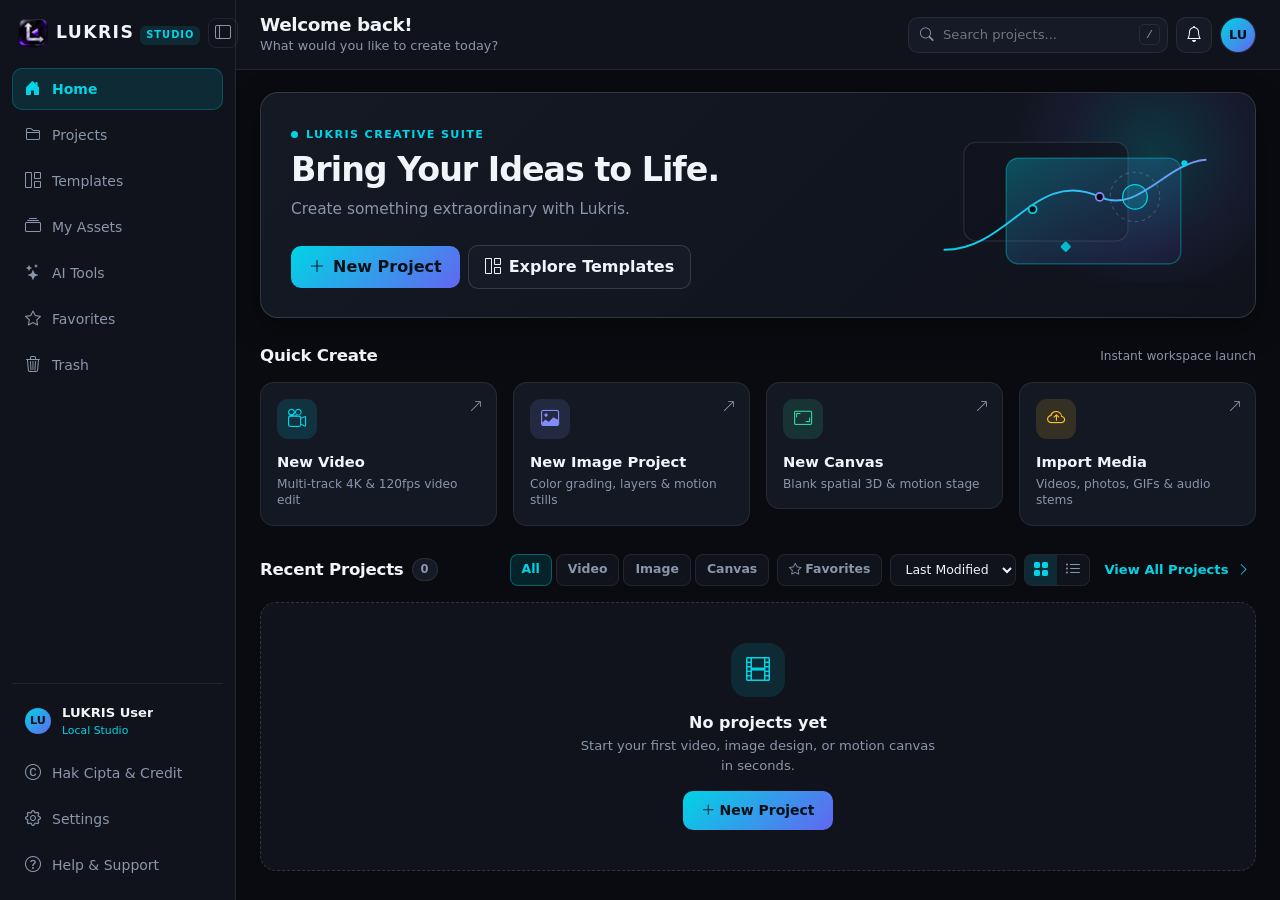
==== commit 1b80c2ba: "build: update branding assets and favicon Update the application icon, background color, and add a w" ====
--- a/app/src/main/assets/www/index.html
+++ b/app/src/main/assets/www/index.html
@@ -4,6 +4,7 @@
   <meta charset="UTF-8" />
   <meta name="viewport" content="width=device-width, initial-scale=1.0, maximum-scale=1.0, user-scalable=no, viewport-fit=cover" />
   <title>LUKRIS — Creative Studio Home</title>
+  <link rel="icon" type="image/png" href="./assets/lukris-logo.png" />
   <link rel="stylesheet" href="./vendor/bootstrap.min.css" />
   <link rel="stylesheet" href="./vendor/bootstrap-icons.min.css" />
   <link rel="stylesheet" href="./css/lukris-home.css" />
--- a/app/src/main/assets/www/css/lukris-home.css
+++ b/app/src/main/assets/www/css/lukris-home.css
@@ -102,6 +102,22 @@
   color: var(--lk-text);
 }
 
+.lk-logo-mark {
+  display: inline-flex;
+  align-items: center;
+  justify-content: center;
+  width: 30px;
+  height: 30px;
+  flex-shrink: 0;
+}
+
+.lk-logo-img {
+  width: 30px;
+  height: 30px;
+  object-fit: contain;
+  display: block;
+}
+
 .lk-brand-text-wrap {
   display: flex;
   align-items: baseline;
@@ -1186,3 +1202,67 @@
   .lk-search-wrap { width: 170px; }
   .lk-hero-card { padding: 20px; }
 }
+
+/* CREDITS & COPYRIGHT PAGE */
+.lk-credits-hero {
+  position: relative;
+  overflow: hidden;
+  padding: 26px;
+  border-radius: 18px;
+  background: linear-gradient(135deg, var(--lk-surface) 0%, var(--lk-surface-2) 100%);
+  border: 1px solid var(--lk-border-strong);
+  box-shadow: var(--lk-shadow);
+}
+
+.lk-credits-glow {
+  position: absolute;
+  inset: -40% -15% auto auto;
+  width: 320px;
+  height: 320px;
+  border-radius: 50%;
+  background: radial-gradient(circle, var(--lk-accent-soft) 0%, transparent 70%);
+  pointer-events: none;
+}
+
+.lk-credits-emblem {
+  width: 72px;
+  height: 72px;
+  border-radius: 18px;
+  background: var(--lk-card);
+  border: 1px solid var(--lk-border-strong);
+  display: inline-flex;
+  align-items: center;
+  justify-content: center;
+  overflow: hidden;
+}
+
+.lk-credits-logo-img {
+  width: 60px;
+  height: 60px;
+  object-fit: contain;
+  display: block;
+}
+
+.lk-credits-badge {
+  font-size: 0.72rem;
+  font-weight: 700;
+  padding: 5px 11px;
+  border-radius: 999px;
+  background: var(--lk-accent-soft);
+  color: var(--lk-accent);
+  border: 1px solid rgba(0, 212, 229, 0.25);
+}
+
+.lk-credits-card {
+  padding: 18px;
+  border-radius: 16px;
+  background: var(--lk-card);
+  border: 1px solid var(--lk-border);
+}
+
+.lk-home-footer {
+  padding: 14px 18px;
+  border-radius: 14px;
+  background: var(--lk-surface);
+  border: 1px solid var(--lk-border);
+}
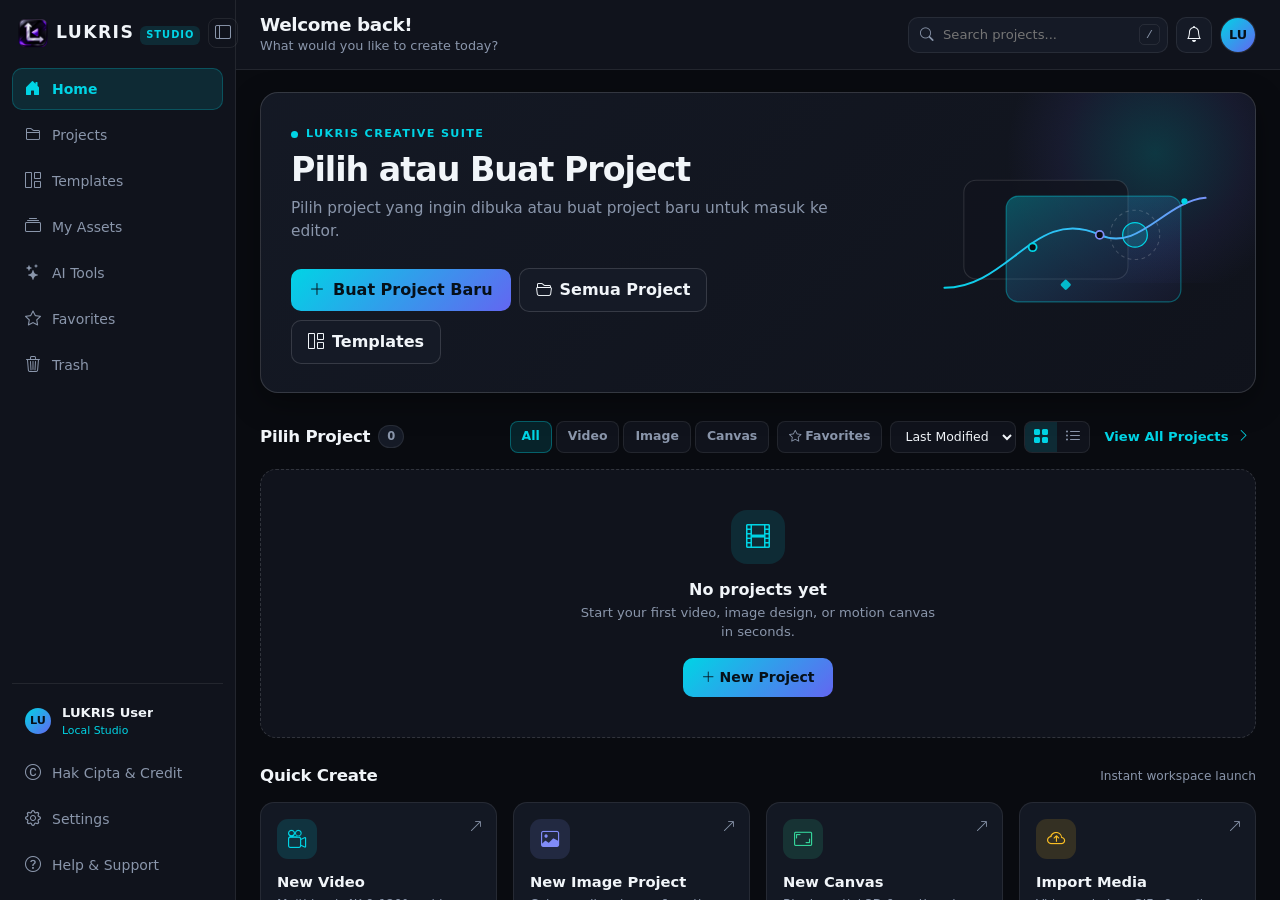
==== commit 040dad15: "chore: refactor UI, storage, and engine performance - Add ProGuard rules for native and JS bridges -" ====
--- a/app/src/main/assets/www/index.html
+++ b/app/src/main/assets/www/index.html
@@ -8,6 +8,10 @@
   <link rel="stylesheet" href="./vendor/bootstrap.min.css" />
   <link rel="stylesheet" href="./vendor/bootstrap-icons.min.css" />
   <link rel="stylesheet" href="./css/lukris-home.css" />
+  <link rel="modulepreload" href="./js/home/coreEngine.js" />
+  <link rel="modulepreload" href="./js/home/projectManager.js" />
+  <link rel="modulepreload" href="./js/home/assetMetadataManager.js" />
+  <link rel="modulepreload" href="./js/home/homeModule.js" />
 </head>
 <body>
   <div class="lk-shell">
@@ -215,7 +219,7 @@
     </div>
   </div>
 
-  <script src="./vendor/bootstrap.bundle.min.js"></script>
+  <script defer src="./vendor/bootstrap.bundle.min.js"></script>
   <script type="module" src="./js/home/homeModule.js"></script>
 </body>
 </html>
--- a/app/src/main/assets/www/css/lukris-home.css
+++ b/app/src/main/assets/www/css/lukris-home.css
@@ -579,7 +579,7 @@
   color: var(--lk-muted);
   font-size: 0.78rem;
   font-weight: 600;
-  transition: all 0.15s ease;
+  transition: background-color 0.15s ease, border-color 0.15s ease, color 0.15s ease;
 }
 
 .lk-chip-btn:hover {
@@ -639,6 +639,9 @@
   background: var(--lk-card);
   border: 1px solid var(--lk-border);
   overflow: hidden;
+  contain: layout style paint;
+  content-visibility: auto;
+  contain-intrinsic-size: 230px;
   transition: transform 0.18s ease, border-color 0.18s ease, box-shadow 0.18s ease;
 }
 
@@ -690,9 +693,8 @@
   font-weight: 700;
   padding: 2px 7px;
   border-radius: 6px;
-  background: rgba(9, 11, 16, 0.78);
+  background: rgba(9, 11, 16, 0.88);
   color: #f8fafc;
-  backdrop-filter: blur(6px);
 }
 
 .lk-thumb-badge-type { left: 8px; }
@@ -756,6 +758,27 @@
   border-color: var(--lk-border);
 }
 
+.lk-open-proj-btn {
+  display: inline-flex;
+  align-items: center;
+  gap: 3px;
+  height: 30px;
+  padding: 0 9px;
+  border-radius: 8px;
+  border: 1px solid rgba(0, 212, 229, 0.38);
+  background: rgba(0, 212, 229, 0.14);
+  color: var(--lk-accent, #00d4e5);
+  font-size: 0.74rem;
+  font-weight: 600;
+  cursor: pointer;
+  transition: background 0.15s ease, border-color 0.15s ease, transform 0.12s ease;
+}
+
+.lk-open-proj-btn:hover {
+  background: rgba(0, 212, 229, 0.24);
+  border-color: rgba(0, 212, 229, 0.65);
+}
+
 .lk-projects-list-stack {
   display: flex;
   flex-direction: column;
